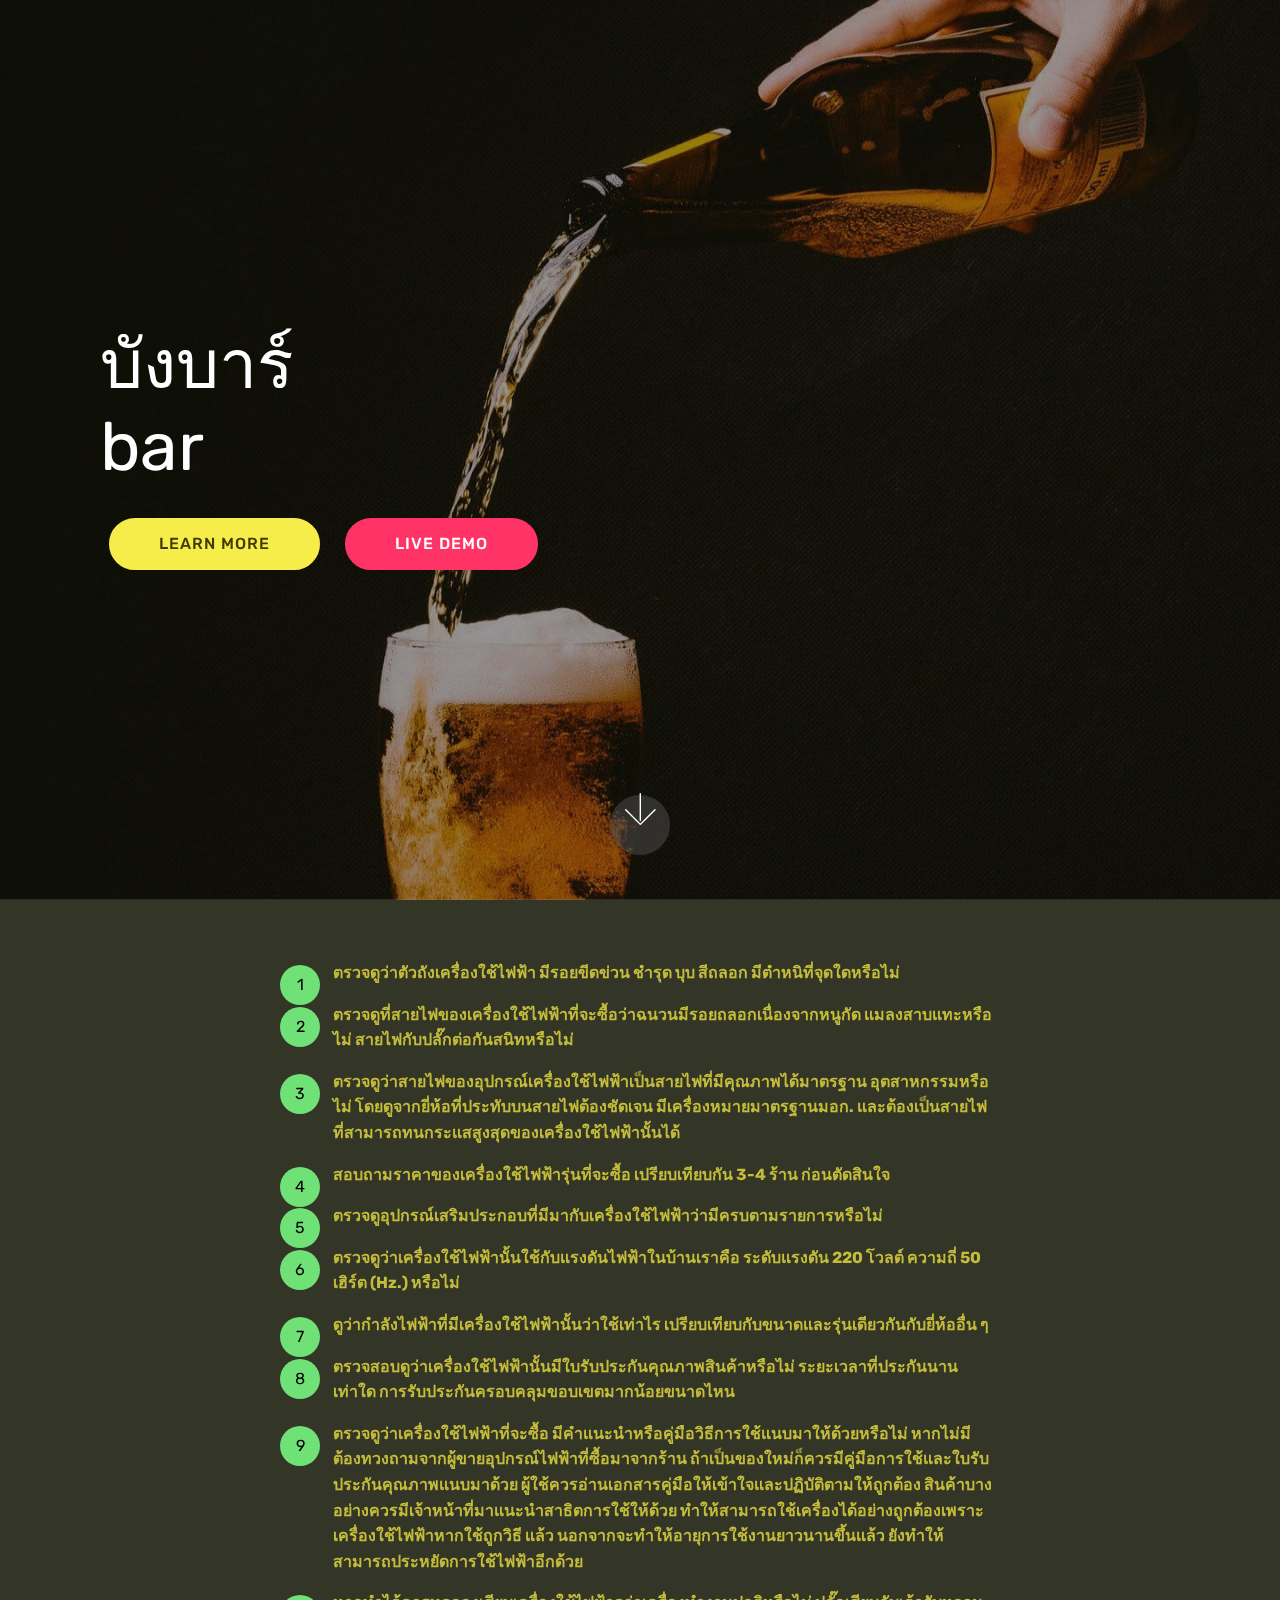
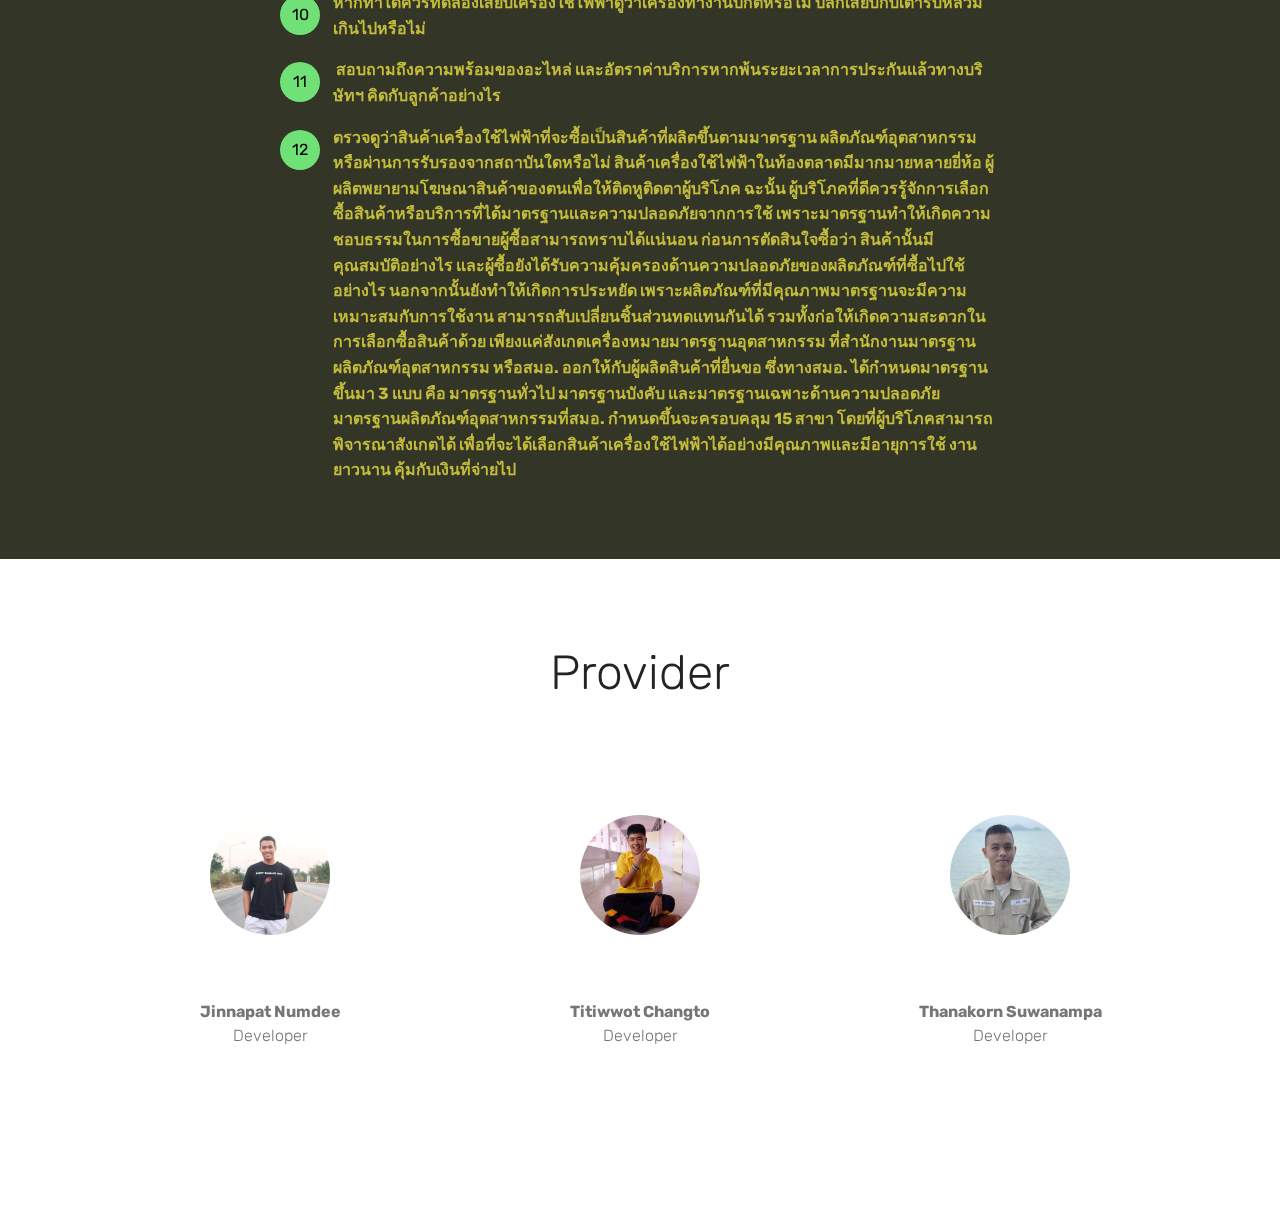
==== index.html @ 87e1d0ed "create github pages" ====
<!DOCTYPE html>
<html  >
<head>
  <!-- Site made with Mobirise Website Builder v4.11.5, https://mobirise.com -->
  <meta charset="UTF-8">
  <meta http-equiv="X-UA-Compatible" content="IE=edge">
  <meta name="generator" content="Mobirise v4.11.5, mobirise.com">
  <meta name="viewport" content="width=device-width, initial-scale=1, minimum-scale=1">
  <link rel="shortcut icon" href="assets/images/logo4.png" type="image/x-icon">
  <meta name="description" content="">
  
  <title>Home</title>
  <link rel="stylesheet" href="assets/web/assets/mobirise-icons/mobirise-icons.css">
  <link rel="stylesheet" href="assets/bootstrap/css/bootstrap.min.css">
  <link rel="stylesheet" href="assets/bootstrap/css/bootstrap-grid.min.css">
  <link rel="stylesheet" href="assets/bootstrap/css/bootstrap-reboot.min.css">
  <link rel="stylesheet" href="assets/tether/tether.min.css">
  <link rel="stylesheet" href="assets/theme/css/style.css">
  <link rel="preload" as="style" href="assets/mobirise/css/mbr-additional.css"><link rel="stylesheet" href="assets/mobirise/css/mbr-additional.css" type="text/css">
  
  
  
</head>
<body>
  <section class="header9 cid-ri6BvY1AFH mbr-fullscreen mbr-parallax-background" id="header9-2">

    

    <div class="mbr-overlay" style="opacity: 0.4; background-color: rgb(0, 0, 0);">
    </div>

    <div class="container">
        <div class="media-container-column mbr-white col-md-8">
            <h1 class="mbr-section-title align-left mbr-bold pb-3 mbr-fonts-style display-1"><span style="font-weight: normal;">บังบาร์</span><br><span style="font-weight: normal;">bar</span></h1>
            
            
            <div class="mbr-section-btn align-left"><a class="btn btn-md btn-success display-4" href="https://mobirise.co">LEARN MORE</a>
                <a class="btn btn-md btn-secondary display-4" href="https://mobirise.co">LIVE DEMO</a></div>
        </div>
    </div>

    <div class="mbr-arrow hidden-sm-down" aria-hidden="true">
        <a href="#next">
            <i class="mbri-down mbr-iconfont"></i>
        </a>
    </div>
</section>

<section class="engine"><a href="https://mobirise.info/s">bootstrap themes</a></section><section class="mbr-section article content11 cid-ri6CAEdXBC" id="content11-3">
     

    <div class="container">
        <div class="media-container-row">
            <div class="mbr-text counter-container col-12 col-md-8 mbr-fonts-style display-7">
                <ol>
                    <li><strong>ตรวจดูว่าตัวถังเครื่องใช้ไฟฟ้า มีรอยขีดข่วน ชำรุด บุบ สีถลอก มีตำหนิที่จุดใดหรือไม่</strong></li>
                    <li><strong>ตรวจดูที่สายไฟของเครื่องใช้ไฟฟ้าที่จะซื้อว่าฉนวนมีรอยถลอกเนื่องจากหนูกัด แมลงสาบแทะหรือไม่ สายไฟกับปลั๊กต่อกันสนิทหรือไม่</strong></li>
                    <li><strong>ตรวจดูว่าสายไฟของอุปกรณ์เครื่องใช้ไฟฟ้าเป็นสายไฟที่มีคุณภาพได้มาตรฐาน อุตสาหกรรมหรือไม่ โดยดูจากยี่ห้อที่ประทับบนสายไฟต้องชัดเจน มีเครื่องหมายมาตรฐานมอก. และต้องเป็นสายไฟที่สามารถทนกระแสสูงสุดของเครื่องใช้ไฟฟ้านั้นได้</strong></li><li><strong>สอบถามราคาของเครื่องใช้ไฟฟ้ารุ่นที่จะซื้อ เปรียบเทียบกัน 3-4 ร้าน ก่อนตัดสินใจ</strong></li><li><strong>ตรวจดูอุปกรณ์เสริมประกอบที่มีมากับเครื่องใช้ไฟฟ้าว่ามีครบตามรายการหรือไม่</strong></li><li><strong>ตรวจดูว่าเครื่องใช้ไฟฟ้านั้นใช้กับแรงดันไฟฟ้าในบ้านเราคือ ระดับแรงดัน 220 โวลต์ ความถี่ 50 เฮิร์ต (Hz.) หรือไม่</strong></li><li><strong>ดูว่ากำลังไฟฟ้าที่มีเครื่องใช้ไฟฟ้านั้นว่าใช้เท่าไร เปรียบเทียบกับขนาดและรุ่นเดียวกันกับยี่ห้ออื่น ๆ</strong></li><li><strong>ตรวจสอบดูว่าเครื่องใช้ไฟฟ้านั้นมีใบรับประกันคุณภาพสินค้าหรือไม่ ระยะเวลาที่ประกันนานเท่าใด การรับประกันครอบคลุมขอบเขตมากน้อยขนาดไหน</strong></li><li><strong>ตรวจดูว่าเครื่องใช้ไฟฟ้าที่จะซื้อ มีคำแนะนำหรือคู่มือวิธีการใช้แนบมาให้ด้วยหรือไม่ หากไม่มีต้องทวงถามจากผู้ขายอุปกรณ์ไฟฟ้าที่ซื้อมาจากร้าน ถ้าเป็นของใหม่ก็ควรมีคู่มือการใช้และใบรับประกันคุณภาพแนบมาด้วย ผู้ใช้ควรอ่านเอกสารคู่มือให้เข้าใจและปฏิบัติตามให้ถูกต้อง สินค้าบางอย่างควรมีเจ้าหน้าที่มาแนะนำสาธิตการใช้ให้ด้วย ทำให้สามารถใช้เครื่องได้อย่างถูกต้องเพราะเครื่องใช้ไฟฟ้าหากใช้ถูกวิธี แล้ว นอกจากจะทำให้อายุการใช้งานยาวนานขึ้นแล้ว ยังทำให้สามารถประหยัดการใช้ไฟฟ้าอีกด้วย</strong></li><li><strong>หากทำได้ควรทดลองเสียบเครื่องใช้ไฟฟ้าดูว่าเครื่องทำงานปกติหรือไม่ ปลั๊กเสียบกับเต้ารับหลวมเกินไปหรือไม่</strong></li><li><strong>&nbsp;สอบถามถึงความพร้อมของอะไหล่ และอัตราค่าบริการหากพ้นระยะเวลาการประกันแล้วทางบริษัทฯ คิดกับลูกค้าอย่างไร</strong></li><li><strong>ตรวจดูว่าสินค้าเครื่องใช้ไฟฟ้าที่จะซื้อเป็นสินค้าที่ผลิตขึ้นตามมาตรฐาน ผลิตภัณฑ์อุตสาหกรรม หรือผ่านการรับรองจากสถาบันใดหรือไม่ สินค้าเครื่องใช้ไฟฟ้าในท้องตลาดมีมากมายหลายยี่ห้อ ผู้ผลิตพยายามโฆษณาสินค้าของตนเพื่อให้ติดหูติดตาผู้บริโภค ฉะนั้น ผู้บริโภคที่ดีควรรู้จักการเลือกซื้อสินค้าหรือบริการที่ได้มาตรฐานและความปลอดภัยจากการใช้ เพราะมาตรฐานทำให้เกิดความชอบธรรมในการซื้อขายผู้ซื้อสามารถทราบได้แน่นอน ก่อนการตัดสินใจซื้อว่า สินค้านั้นมีคุณสมบัติอย่างไร และผู้ซื้อยังได้รับความคุ้มครองด้านความปลอดภัยของผลิตภัณฑ์ที่ซื้อไปใช้ อย่างไร นอกจากนั้นยังทำให้เกิดการประหยัด เพราะผลิตภัณฑ์ที่มีคุณภาพมาตรฐานจะมีความเหมาะสมกับการใช้งาน สามารถสับเปลี่ยนชิ้นส่วนทดแทนกันได้ รวมทั้งก่อให้เกิดความสะดวกในการเลือกซื้อสินค้าด้วย เพียงแค่สังเกตเครื่องหมายมาตรฐานอุตสาหกรรม ที่สำนักงานมาตรฐานผลิตภัณฑ์อุตสาหกรรม หรือสมอ. ออกให้กับผู้ผลิตสินค้าที่ยื่นขอ ซึ่งทางสมอ. ได้กำหนดมาตรฐานขึ้นมา 3 แบบ คือ มาตรฐานทั่วไป มาตรฐานบังคับ และมาตรฐานเฉพาะด้านความปลอดภัย มาตรฐานผลิตภัณฑ์อุตสาหกรรมที่สมอ. กำหนดขึ้นจะครอบคลุม 15 สาขา โดยที่ผู้บริโภคสามารถพิจารณาสังเกตได้ เพื่อที่จะได้เลือกสินค้าเครื่องใช้ไฟฟ้าได้อย่างมีคุณภาพและมีอายุการใช้ งานยาวนาน คุ้มกับเงินที่จ่ายไป
</strong></li>
                </ol>
            </div>
        </div>
    </div>
</section>

<section class="testimonials1 cid-ri6DQi2kCd" id="testimonials1-8">

    

    
    <div class="container">
        <div class="media-container-row">
            <div class="title col-12 align-center">
                <h2 class="pb-3 mbr-fonts-style display-2">
<div>Provider</div></h2>
                
            </div>
        </div>
    </div>

    <div class="container pt-3 mt-2">
        <div class="media-container-row">
            <div class="mbr-testimonial p-3 align-center col-12 col-md-6 col-lg-4">
                <div class="panel-item p-3">
                    <div class="card-block">
                        <div class="testimonial-photo">
                            <img src="assets/images/51603185-619758141808541-3957552414663376896-n-240x240.jpg" alt="" title="">
                        </div>
                        <p class="mbr-text mbr-fonts-style display-7"></p>
                    </div>
                    <div class="card-footer">
                        <div class="mbr-author-name mbr-bold mbr-fonts-style display-7">Jinnapat Numdee</div>
                        <small class="mbr-author-desc mbr-italic mbr-light mbr-fonts-style display-7">
                               Developer
                        </small>
                    </div>
                </div>
            </div>

            <div class="mbr-testimonial p-3 align-center col-12 col-md-6 col-lg-4">
                <div class="panel-item p-3">
                    <div class="card-block">
                        <div class="testimonial-photo">
                            <img src="assets/images/50461281-984080358455339-3275381419009900544-n-240x239.jpg" alt="" title="">
                        </div>
                        <p class="mbr-text mbr-fonts-style display-7"></p>
                    </div>
                    <div class="card-footer">
                        <div class="mbr-author-name mbr-bold mbr-fonts-style display-7">Titiwwot Changto</div>
                        <small class="mbr-author-desc mbr-italic mbr-light mbr-fonts-style display-7">
                               Developer
                        </small>
                    </div>
                </div>
            </div>

            <div class="mbr-testimonial p-3 align-center col-12 col-md-6 col-lg-4">
                <div class="panel-item p-3">
                    <div class="card-block">
                        <div class="testimonial-photo">
                            <img src="assets/images/23659385-128537991153540-3300005936181756153-n-240x240.jpg" alt="" title="">
                        </div>
                        <p class="mbr-text mbr-fonts-style display-7"></p>
                    </div>
                    <div class="card-footer">
                        <div class="mbr-author-name mbr-bold mbr-fonts-style display-7">Thanakorn Suwanampa</div>
                        <small class="mbr-author-desc mbr-italic mbr-light mbr-fonts-style display-7">
                               Developer
                        </small>
                    </div>
                </div>
            </div>

            

            

            
        </div>
    </div>   
</section>


  <script src="assets/web/assets/jquery/jquery.min.js"></script>
  <script src="assets/popper/popper.min.js"></script>
  <script src="assets/bootstrap/js/bootstrap.min.js"></script>
  <script src="assets/tether/tether.min.js"></script>
  <script src="assets/smoothscroll/smooth-scroll.js"></script>
  <script src="assets/parallax/jarallax.min.js"></script>
  <script src="assets/theme/js/script.js"></script>
  
  
</body>
</html>
---- assets/web/assets/mobirise-icons/mobirise-icons.css ----
@font-face {
  font-family: 'MobiriseIcons';
  src:  url('mobirise-icons.eot?spat4u');
  src:  url('mobirise-icons.eot?spat4u#iefix') format('embedded-opentype'),
    url('mobirise-icons.ttf?spat4u') format('truetype'),
    url('mobirise-icons.woff?spat4u') format('woff'),
    url('mobirise-icons.svg?spat4u#MobiriseIcons') format('svg');
  font-weight: normal;
  font-style: normal;
  font-display: swap;
}

[class^="mbri-"], [class*=" mbri-"] {
  /* use !important to prevent issues with browser extensions that change fonts */
  font-family: MobiriseIcons !important;
  speak: none;
  font-style: normal;
  font-weight: normal;
  font-variant: normal;
  text-transform: none;
  line-height: 1;

  /* Better Font Rendering =========== */
  -webkit-font-smoothing: antialiased;
  -moz-osx-font-smoothing: grayscale;
}

.mbri-add-submenu:before {
  content: "\e900";
}
.mbri-alert:before {
  content: "\e901";
}
.mbri-align-center:before {
  content: "\e902";
}
.mbri-align-justify:before {
  content: "\e903";
}
.mbri-align-left:before {
  content: "\e904";
}
.mbri-align-right:before {
  content: "\e905";
}
.mbri-android:before {
  content: "\e906";
}
.mbri-apple:before {
  content: "\e907";
}
.mbri-arrow-down:before {
  content: "\e908";
}
.mbri-arrow-next:before {
  content: "\e909";
}
.mbri-arrow-prev:before {
  content: "\e90a";
}
.mbri-arrow-up:before {
  content: "\e90b";
}
.mbri-bold:before {
  content: "\e90c";
}
.mbri-bookmark:before {
  content: "\e90d";
}
.mbri-bootstrap:before {
  content: "\e90e";
}
.mbri-briefcase:before {
  content: "\e90f";
}
.mbri-browse:before {
  content: "\e910";
}
.mbri-bulleted-list:before {
  content: "\e911";
}
.mbri-calendar:before {
  content: "\e912";
}
.mbri-camera:before {
  content: "\e913";
}
.mbri-cart-add:before {
  content: "\e914";
}
.mbri-cart-full:before {
  content: "\e915";
}
.mbri-cash:before {
  content: "\e916";
}
.mbri-change-style:before {
  content: "\e917";
}
.mbri-chat:before {
  content: "\e918";
}
.mbri-clock:before {
  content: "\e919";
}
.mbri-close:before {
  content: "\e91a";
}
.mbri-cloud:before {
  content: "\e91b";
}
.mbri-code:before {
  content: "\e91c";
}
.mbri-contact-form:before {
  content: "\e91d";
}
.mbri-credit-card:before {
  content: "\e91e";
}
.mbri-cursor-click:before {
  content: "\e91f";
}
.mbri-cust-feedback:before {
  content: "\e920";
}
.mbri-database:before {
  content: "\e921";
}
.mbri-delivery:before {
  content: "\e922";
}
.mbri-desktop:before {
  content: "\e923";
}
.mbri-devices:before {
  content: "\e924";
}
.mbri-down:before {
  content: "\e925";
}
.mbri-download:before {
  content: "\e989";
}
.mbri-drag-n-drop:before {
  content: "\e927";
}
.mbri-drag-n-drop2:before {
  content: "\e928";
}
.mbri-edit:before {
  content: "\e929";
}
.mbri-edit2:before {
  content: "\e92a";
}
.mbri-error:before {
  content: "\e92b";
}
.mbri-extension:before {
  content: "\e92c";
}
.mbri-features:before {
  content: "\e92d";
}
.mbri-file:before {
  content: "\e92e";
}
.mbri-flag:before {
  content: "\e92f";
}
.mbri-folder:before {
  content: "\e930";
}
.mbri-gift:before {
  content: "\e931";
}
.mbri-github:before {
  content: "\e932";
}
.mbri-globe:before {
  content: "\e933";
}
.mbri-globe-2:before {
  content: "\e934";
}
.mbri-growing-chart:before {
  content: "\e935";
}
.mbri-hearth:before {
  content: "\e936";
}
.mbri-help:before {
  content: "\e937";
}
.mbri-home:before {
  content: "\e938";
}
.mbri-hot-cup:before {
  content: "\e939";
}
.mbri-idea:before {
  content: "\e93a";
}
.mbri-image-gallery:before {
  content: "\e93b";
}
.mbri-image-slider:before {
  content: "\e93c";
}
.mbri-info:before {
  content: "\e93d";
}
.mbri-italic:before {
  content: "\e93e";
}
.mbri-key:before {
  content: "\e93f";
}
.mbri-laptop:before {
  content: "\e940";
}
.mbri-layers:before {
  content: "\e941";
}
.mbri-left-right:before {
  content: "\e942";
}
.mbri-left:before {
  content: "\e943";
}
.mbri-letter:before {
  content: "\e944";
}
.mbri-like:before {
  content: "\e945";
}
.mbri-link:before {
  content: "\e946";
}
.mbri-lock:before {
  content: "\e947";
}
.mbri-login:before {
  content: "\e948";
}
.mbri-logout:before {
  content: "\e949";
}
.mbri-magic-stick:before {
  content: "\e94a";
}
.mbri-map-pin:before {
  content: "\e94b";
}
.mbri-menu:before {
  content: "\e94c";
}
.mbri-mobile:before {
  content: "\e94d";
}
.mbri-mobile2:before {
  content: "\e94e";
}
.mbri-mobirise:before {
  content: "\e94f";
}
.mbri-more-horizontal:before {
  content: "\e950";
}
.mbri-more-vertical:before {
  content: "\e951";
}
.mbri-music:before {
  content: "\e952";
}
.mbri-new-file:before {
  content: "\e953";
}
.mbri-numbered-list:before {
  content: "\e954";
}
.mbri-opened-folder:before {
  content: "\e955";
}
.mbri-pages:before {
  content: "\e956";
}
.mbri-paper-plane:before {
  content: "\e957";
}
.mbri-paperclip:before {
  content: "\e958";
}
.mbri-photo:before {
  content: "\e959";
}
.mbri-photos:before {
  content: "\e95a";
}
.mbri-pin:before {
  content: "\e95b";
}
.mbri-play:before {
  content: "\e95c";
}
.mbri-plus:before {
  content: "\e95d";
}
.mbri-preview:before {
  content: "\e95e";
}
.mbri-print:before {
  content: "\e95f";
}
.mbri-protect:before {
  content: "\e960";
}
.mbri-question:before {
  content: "\e961";
}
.mbri-quote-left:before {
  content: "\e962";
}
.mbri-quote-right:before {
  content: "\e963";
}
.mbri-refresh:before {
  content: "\e964";
}
.mbri-responsive:before {
  content: "\e965";
}
.mbri-right:before {
  content: "\e966";
}
.mbri-rocket:before {
  content: "\e967";
}
.mbri-sad-face:before {
  content: "\e968";
}
.mbri-sale:before {
  content: "\e969";
}
.mbri-save:before {
  content: "\e96a";
}
.mbri-search:before {
  content: "\e96b";
}
.mbri-setting:before {
  content: "\e96c";
}
.mbri-setting2:before {
  content: "\e96d";
}
.mbri-setting3:before {
  content: "\e96e";
}
.mbri-share:before {
  content: "\e96f";
}
.mbri-shopping-bag:before {
  content: "\e970";
}
.mbri-shopping-basket:before {
  content: "\e971";
}
.mbri-shopping-cart:before {
  content: "\e972";
}
.mbri-sites:before {
  content: "\e973";
}
.mbri-smile-face:before {
  content: "\e974";
}
.mbri-speed:before {
  content: "\e975";
}
.mbri-star:before {
  content: "\e976";
}
.mbri-success:before {
  content: "\e977";
}
.mbri-sun:before {
  content: "\e978";
}
.mbri-sun2:before {
  content: "\e979";
}
.mbri-tablet:before {
  content: "\e97a";
}
.mbri-tablet-vertical:before {
  content: "\e97b";
}
.mbri-target:before {
  content: "\e97c";
}
.mbri-timer:before {
  content: "\e97d";
}
.mbri-to-ftp:before {
  content: "\e97e";
}
.mbri-to-local-drive:before {
  content: "\e97f";
}
.mbri-touch-swipe:before {
  content: "\e980";
}
.mbri-touch:before {
  content: "\e981";
}
.mbri-trash:before {
  content: "\e982";
}
.mbri-underline:before {
  content: "\e983";
}
.mbri-unlink:before {
  content: "\e984";
}
.mbri-unlock:before {
  content: "\e985";
}
.mbri-up-down:before {
  content: "\e986";
}
.mbri-up:before {
  content: "\e987";
}
.mbri-update:before {
  content: "\e988";
}
.mbri-upload:before {
 content: "\e926"; 
}
.mbri-user:before {
  content: "\e98a";
}
.mbri-user2:before {
  content: "\e98b";
}
.mbri-users:before {
  content: "\e98c";
}
.mbri-video:before {
  content: "\e98d";
}
.mbri-video-play:before {
  content: "\e98e";
}
.mbri-watch:before {
  content: "\e98f";
}
.mbri-website-theme:before {
  content: "\e990";
}
.mbri-wifi:before {
  content: "\e991";
}
.mbri-windows:before {
  content: "\e992";
}
.mbri-zoom-out:before {
  content: "\e993";
}
.mbri-redo:before {
  content: "\e994";
}
.mbri-undo:before {
  content: "\e995";
}
---- assets/theme/css/style.css ----
/*!
 * Mobirise v4 theme (https://mobirise.com/)
 * Copyright 2017 Mobirise
 */
section {
  background-color: #eeeeee; }

body {
  font-style: normal;
  line-height: 1.5; }

section,
.container,
.container-fluid {
  position: relative;
  word-wrap: break-word; }

a.mbr-iconfont:hover {
  text-decoration: none; }

.article .lead p,
.article .lead ul,
.article .lead ol,
.article .lead pre,
.article .lead blockquote {
  margin-bottom: 0; }

ul,
ol,
pre,
blockquote {
  margin-bottom: 2.3125rem; }

pre {
  background: #f4f4f4;
  padding: 10px 24px;
  white-space: pre-wrap; }

.inactive {
  -webkit-user-select: none;
  -moz-user-select: none;
  -ms-user-select: none;
  user-select: none;
  pointer-events: none;
  -webkit-user-drag: none;
  user-drag: none; }

.mbr-section__comments .row {
  justify-content: center;
  -webkit-justify-content: center; }

a {
  font-style: normal;
  font-weight: 400;
  cursor: pointer; }
  a, a:hover {
    text-decoration: none; }

figure {
  margin-bottom: 0; }

body {
  color: #232323; }

h1,
h2,
h3,
h4,
h5,
h6,
.h1,
.h2,
.h3,
.h4,
.h5,
.h6,
.display-1,
.display-2,
.display-3,
.display-4 {
  line-height: 1;
  word-break: break-word;
  word-wrap: break-word; }

.mbr-section-title {
  font-style: normal;
  line-height: 1.2; }

.mbr-section-subtitle {
  line-height: 1.3; }

.mbr-text {
  font-style: normal;
  line-height: 1.6; }

b,
strong {
  font-weight: bold; }

blockquote {
  padding: 10px 0 10px 20px;
  position: relative;
  border-left: 2px solid;
  border-color: #ff3366; }

input:-webkit-autofill, input:-webkit-autofill:hover, input:-webkit-autofill:focus, input:-webkit-autofill:active {
  transition-delay: 9999s;
  transition-property: background-color, color; }

textarea[type='hidden'] {
  display: none; }

body {
  position: relative; }

section {
  background-position: 50% 50%;
  background-repeat: no-repeat;
  background-size: cover; }
  section .mbr-background-video,
  section .mbr-background-video-preview {
    position: absolute;
    bottom: 0;
    left: 0;
    right: 0;
    top: 0; }

.hidden {
  visibility: hidden; }

.mbr-z-index20 {
  z-index: 20; }

/*! Base colors */
.mbr-white {
  color: #ffffff; }

.mbr-black {
  color: #000000; }

.mbr-bg-white {
  background-color: #ffffff; }

.mbr-bg-black {
  background-color: #000000; }

/*! Text-aligns */
.align-left {
  text-align: left; }

.align-center {
  text-align: center; }

.align-right {
  text-align: right; }

@media (max-width: 767px) {
  .align-left,
  .align-center,
  .align-right,
  .mbr-section-btn,
  .mbr-section-title {
    text-align: center; } }
/*! Font-weight  */
.mbr-light {
  font-weight: 300; }

.mbr-regular {
  font-weight: 400; }

.mbr-semibold {
  font-weight: 500; }

.mbr-bold {
  font-weight: 700; }

/*! Media  */
.media-size-item {
  -webkit-flex: 1 1 auto;
  -moz-flex: 1 1 auto;
  -ms-flex: 1 1 auto;
  -o-flex: 1 1 auto;
  flex: 1 1 auto; }

.media-content {
  -webkit-flex-basis: 100%;
  flex-basis: 100%; }

.media-container-row {
  display: -ms-flexbox;
  display: -webkit-flex;
  display: flex;
  -webkit-flex-direction: row;
  -ms-flex-direction: row;
  flex-direction: row;
  -webkit-flex-wrap: wrap;
  -ms-flex-wrap: wrap;
  flex-wrap: wrap;
  -webkit-justify-content: center;
  -ms-flex-pack: center;
  justify-content: center;
  -webkit-align-content: center;
  -ms-flex-line-pack: center;
  align-content: center;
  -webkit-align-items: start;
  -ms-flex-align: start;
  align-items: start; }
  .media-container-row .media-size-item {
    width: 400px; }

.media-container-column {
  display: -ms-flexbox;
  display: -webkit-flex;
  display: flex;
  -webkit-flex-direction: column;
  -ms-flex-direction: column;
  flex-direction: column;
  -webkit-flex-wrap: wrap;
  -ms-flex-wrap: wrap;
  flex-wrap: wrap;
  -webkit-justify-content: center;
  -ms-flex-pack: center;
  justify-content: center;
  -webkit-align-content: center;
  -ms-flex-line-pack: center;
  align-content: center;
  -webkit-align-items: stretch;
  -ms-flex-align: stretch;
  align-items: stretch; }
  .media-container-column > * {
    width: 100%; }

@media (min-width: 992px) {
  .media-container-row {
    -webkit-flex-wrap: nowrap;
    -ms-flex-wrap: nowrap;
    flex-wrap: nowrap; } }
figure {
  overflow: hidden; }

figure[mbr-media-size] {
  transition: width 0.1s; }

.mbr-figure img,
.mbr-figure iframe {
  display: block;
  width: 100%; }

.card {
  background-color: transparent;
  border: none; }

.card-box {
  width: 100%; }

.card-img {
  text-align: center;
  flex-shrink: 0;
  -webkit-flex-shrink: 0; }

.media {
  max-width: 100%;
  margin: 0 auto; }

.mbr-figure {
  -ms-flex-item-align: center;
  -ms-grid-row-align: center;
  -webkit-align-self: center;
  align-self: center; }

.media-container > div {
  max-width: 100%; }

.mbr-figure img,
.card-img img {
  width: 100%; }

@media (max-width: 991px) {
  .media-size-item {
    width: auto !important; }

  .media {
    width: auto; }

  .mbr-figure {
    width: 100% !important; } }
/*! Buttons */
.btn {
  font-weight: 500;
  border-width: 2px;
  font-style: normal;
  letter-spacing: 1px;
  margin: .4rem .8rem;
  white-space: normal;
  -webkit-transition: all .3s ease-in-out;
  -moz-transition: all .3s ease-in-out;
  transition: all .3s ease-in-out;
  display: inline-flex;
  align-items: center;
  justify-content: center;
  word-break: break-word;
  -webkit-align-items: center;
  -webkit-justify-content: center;
  display: -webkit-inline-flex; }

.btn-sm {
  font-weight: 500;
  letter-spacing: 1px;
  -webkit-transition: all .3s ease-in-out;
  -moz-transition: all .3s ease-in-out;
  transition: all .3s ease-in-out; }

.btn-md {
  font-weight: 500;
  letter-spacing: 1px;
  margin: .4rem .8rem !important;
  -webkit-transition: all .3s ease-in-out;
  -moz-transition: all .3s ease-in-out;
  transition: all .3s ease-in-out; }

.btn-lg {
  font-weight: 500;
  letter-spacing: 1px;
  margin: .4rem .8rem !important;
  -webkit-transition: all .3s ease-in-out;
  -moz-transition: all .3s ease-in-out;
  transition: all .3s ease-in-out; }

.mbr-section-btn {
  margin-left: -0.25rem;
  margin-right: -0.25rem;
  font-size: 0; }

nav .mbr-section-btn {
  margin-left: 0rem;
  margin-right: 0rem; }

.btn-form {
  border-radius: 0; }
  .btn-form:hover {
    cursor: pointer; }

/*! Btn icon margin */
.btn .mbr-iconfont,
.btn.btn-sm .mbr-iconfont {
  cursor: pointer;
  margin-right: 0.5rem; }

.btn.btn-md .mbr-iconfont,
.btn.btn-md .mbr-iconfont {
  margin-right: 0.8rem; }

.mbr-regular {
  font-weight: 400; }

.mbr-semibold {
  font-weight: 500; }

.mbr-bold {
  font-weight: 700; }

[type='submit'] {
  -webkit-appearance: none; }

/*! Full-screen */
.mbr-fullscreen .mbr-overlay {
  min-height: 100vh; }

.mbr-fullscreen {
  display: flex;
  display: -webkit-flex;
  display: -moz-flex;
  display: -ms-flex;
  display: -o-flex;
  align-items: center;
  -webkit-align-items: center;
  min-height: 100vh;
  padding-top: 3rem;
  padding-bottom: 3rem; }

/*! Map */
.map {
  height: 25rem;
  position: relative; }
  .map iframe {
    width: 100%;
    height: 100%; }

.mbr-overlay {
  background-color: #000;
  bottom: 0;
  left: 0;
  opacity: .5;
  position: absolute;
  right: 0;
  top: 0;
  z-index: 0;
  pointer-events: none; }

/* Form */
blockquote {
  font-style: italic;
  padding: 10px 0 10px 20px;
  font-size: 1.09rem;
  position: relative;
  border-width: 3px; }

.form-control {
  background-color: #f5f5f5;
  box-shadow: none;
  color: #565656;
  line-height: 1.43;
  min-height: 3.5em;
  padding: 1.07em .5em; }
  .form-control, .form-control:focus {
    border: 1px solid #e8e8e8; }
  .form-active .form-control:invalid {
    border-color: red; }

.form-control-label {
  position: relative;
  cursor: pointer;
  margin-bottom: .357em;
  padding: 0; }

.alert {
  color: #ffffff;
  border-radius: 0;
  border: 0;
  font-size: .875rem;
  line-height: 1.5;
  margin-bottom: 1.875rem;
  padding: 1.25rem;
  position: relative; }
  .alert.alert-form::after {
    background-color: inherit;
    bottom: -7px;
    content: "";
    display: block;
    height: 14px;
    left: 50%;
    margin-left: -7px;
    position: absolute;
    transform: rotate(45deg);
    width: 14px;
    -webkit-transform: rotate(45deg); }

.form-asterisk {
  font-family: initial;
  position: absolute;
  top: -2px;
  font-weight: normal; }

/*! Scroll to top arrow */
#scrollToTop a i:before {
  content: '';
  position: absolute;
  height: 40%;
  top: 25%;
  background: #fff;
  width: 2px;
  left: calc(50% - 1px); }
#scrollToTop a i:after {
  content: '';
  position: absolute;
  display: block;
  border-top: 2px solid #fff;
  border-right: 2px solid #fff;
  width: 40%;
  height: 40%;
  left: 30%;
  bottom: 30%;
  transform: rotate(135deg);
  -webkit-transform: rotate(135deg); }

.mbr-arrow-up {
  bottom: 25px;
  right: 90px;
  position: fixed;
  text-align: right;
  z-index: 5000;
  color: #ffffff;
  font-size: 32px;
  transform: rotate(180deg);
  -webkit-transform: rotate(180deg); }

.mbr-arrow-up a {
  background: rgba(0, 0, 0, 0.2);
  border-radius: 3px;
  color: #fff;
  display: inline-block;
  height: 60px;
  width: 60px;
  outline-style: none !important;
  position: relative;
  text-decoration: none;
  transition: all 0.3s ease-in-out;
  cursor: pointer;
  text-align: center; }
  .mbr-arrow-up a:hover {
    background-color: rgba(0, 0, 0, 0.4); }
  .mbr-arrow-up a i {
    line-height: 60px; }

.mbr-arrow-up-icon {
  display: block;
  color: #fff; }

.mbr-arrow-up-icon::before {
  content: '\203a';
  display: inline-block;
  font-family: serif;
  font-size: 32px;
  line-height: 1;
  font-style: normal;
  position: relative;
  top: 6px;
  left: -4px;
  -webkit-transform: rotate(-90deg);
  transform: rotate(-90deg); }

/*! Arrow Down */
.mbr-arrow {
  position: absolute;
  bottom: 45px;
  left: 50%;
  width: 60px;
  height: 60px;
  cursor: pointer;
  background-color: rgba(80, 80, 80, 0.5);
  border-radius: 50%;
  -webkit-transform: translateX(-50%);
  transform: translateX(-50%); }
  .mbr-arrow > a {
    display: inline-block;
    text-decoration: none;
    outline-style: none;
    -webkit-animation: arrowdown 1.7s ease-in-out infinite;
    animation: arrowdown 1.7s ease-in-out infinite; }
    .mbr-arrow > a > i {
      position: absolute;
      top: -2px;
      left: 15px;
      font-size: 2rem; }

@keyframes arrowdown {
  0% {
    transform: translateY(0px);
    -webkit-transform: translateY(0px); }
  50% {
    transform: translateY(-5px);
    -webkit-transform: translateY(-5px); }
  100% {
    transform: translateY(0px);
    -webkit-transform: translateY(0px); } }
@-webkit-keyframes arrowdown {
  0% {
    transform: translateY(0px);
    -webkit-transform: translateY(0px); }
  50% {
    transform: translateY(-5px);
    -webkit-transform: translateY(-5px); }
  100% {
    transform: translateY(0px);
    -webkit-transform: translateY(0px); } }
@media (max-width: 500px) {
  .mbr-arrow-up {
    left: 50%;
    right: auto;
    transform: translateX(-50%) rotate(180deg);
    -webkit-transform: translateX(-50%) rotate(180deg); } }
/*Gradients animation*/
@keyframes gradient-animation {
  from {
    background-position: 0% 100%;
    animation-timing-function: ease-in-out; }
  to {
    background-position: 100% 0%;
    animation-timing-function: ease-in-out; } }
@-webkit-keyframes gradient-animation {
  from {
    background-position: 0% 100%;
    animation-timing-function: ease-in-out; }
  to {
    background-position: 100% 0%;
    animation-timing-function: ease-in-out; } }
.bg-gradient {
  background-size: 200% 200%;
  animation: gradient-animation 5s infinite alternate;
  -webkit-animation: gradient-animation 5s infinite alternate; }

.menu .navbar-brand {
  display: -webkit-flex; }
  .menu .navbar-brand span {
    display: flex;
    display: -webkit-flex; }
  .menu .navbar-brand .navbar-caption-wrap {
    display: -webkit-flex; }
  .menu .navbar-brand .navbar-logo img {
    display: -webkit-flex; }
@media (min-width: 768px) and (max-width: 1023px) {
  .menu .navbar-toggleable-sm .navbar-nav {
    display: -webkit-box;
    display: -webkit-flex;
    display: -ms-flexbox; } }
@media (max-width: 1023px) {
  .menu .navbar-collapse {
    max-height: 93.5vh; }
    .menu .navbar-collapse.show {
      overflow: auto; } }
@media (min-width: 1024px) {
  .menu .navbar-nav.nav-dropdown {
    display: -webkit-flex; }
  .menu .navbar-toggleable-sm .navbar-collapse {
    display: -webkit-flex !important; }
  .menu .collapsed .navbar-collapse {
    max-height: 93.5vh; }
    .menu .collapsed .navbar-collapse.show {
      overflow: auto; } }
@media (max-width: 767px) {
  .menu .navbar-collapse {
    max-height: 80vh; } }

/* Others*/
.note-check a[data-value=Rubik] {
  font-style: normal; }

.mbr-arrow a {
  color: #ffffff; }

@media (max-width: 767px) {
  .mbr-arrow {
    display: none; } }
.navbar {
  display: -webkit-flex;
  -webkit-flex-wrap: wrap;
  -webkit-align-items: center;
  -webkit-justify-content: space-between; }

.navbar-collapse {
  -webkit-flex-basis: 100%;
  -webkit-flex-grow: 1;
  -webkit-align-items: center; }

.nav-dropdown .link {
  padding: 0.667em 1.667em !important;
  margin: 0 !important; }

.nav {
  display: -webkit-flex;
  -webkit-flex-wrap: wrap; }

.row {
  display: -webkit-flex;
  -webkit-flex-wrap: wrap; }

.justify-content-center {
  -webkit-justify-content: center; }

.form-inline {
  display: -webkit-flex;
  -webkit-flex-flow: row wrap;
  -webkit-align-items: center; }

.card-wrapper {
  -webkit-flex: 1; }

.carousel-control {
  z-index: 10;
  display: -webkit-flex;
  -webkit-align-items: center;
  -webkit-justify-content: center; }

.carousel-controls {
  display: -webkit-flex; }

.media {
  display: -webkit-flex; }

.form-group:focus {
  outline: none; }

.jq-selectbox__select {
  padding: 1.07em 0.5em;
  position: absolute;
  top: 0;
  left: 0;
  width: 100%; }

.jq-selectbox__dropdown {
  position: absolute;
  top: 100% !important;
  left: 0 !important;
  width: 100% !important; }

.jq-selectbox__trigger-arrow {
  transform: translateY(-50%); }

.jq-selectbox li {
  padding: 1.07em 0.5em; }

input[type='range'] {
  padding-left: 0 !important;
  padding-right: 0 !important; }

.modal-dialog,
.modal-content {
  height: 100%; }

.modal-dialog .carousel-inner {
  height: calc(100vh - 1.75rem); }
  @media (max-width: 575px) {
    .modal-dialog .carousel-inner {
      height: calc(100vh - 1rem); } }

.carousel-item {
  text-align: center; }

.carousel-item img {
  margin: auto; }

.navbar-toggler {
  -webkit-align-self: flex-start;
  -ms-flex-item-align: start;
  align-self: flex-start;
  padding: 0.25rem 0.75rem;
  font-size: 1.25rem;
  line-height: 1;
  background: transparent;
  border: 1px solid transparent;
  -webkit-border-radius: 0.25rem;
  border-radius: 0.25rem; }

.navbar-toggler:focus,
.navbar-toggler:hover {
  text-decoration: none; }

.navbar-toggler-icon {
  display: inline-block;
  width: 1.5em;
  height: 1.5em;
  vertical-align: middle;
  content: '';
  background: no-repeat center center;
  -webkit-background-size: 100% 100%;
  -o-background-size: 100% 100%;
  background-size: 100% 100%; }

.navbar-toggler-left {
  position: absolute;
  left: 1rem; }

.navbar-toggler-right {
  position: absolute;
  right: 1rem; }

@media (max-width: 575px) {
  .navbar-toggleable .navbar-nav .dropdown-menu {
    position: static;
    float: none; }

  .navbar-toggleable > .container {
    padding-right: 0;
    padding-left: 0; } }
@media (min-width: 576px) {
  .navbar-toggleable {
    -webkit-box-orient: horizontal;
    -webkit-box-direction: normal;
    -webkit-flex-direction: row;
    -ms-flex-direction: row;
    flex-direction: row;
    -webkit-flex-wrap: nowrap;
    -ms-flex-wrap: nowrap;
    flex-wrap: nowrap;
    -webkit-box-align: center;
    -webkit-align-items: center;
    -ms-flex-align: center;
    align-items: center; }

  .navbar-toggleable .navbar-nav {
    -webkit-box-orient: horizontal;
    -webkit-box-direction: normal;
    -webkit-flex-direction: row;
    -ms-flex-direction: row;
    flex-direction: row; }

  .navbar-toggleable .navbar-nav .nav-link {
    padding-right: 0.5rem;
    padding-left: 0.5rem; }

  .navbar-toggleable > .container {
    display: -webkit-box;
    display: -webkit-flex;
    display: -ms-flexbox;
    display: flex;
    -webkit-flex-wrap: nowrap;
    -ms-flex-wrap: nowrap;
    flex-wrap: nowrap;
    -webkit-box-align: center;
    -webkit-align-items: center;
    -ms-flex-align: center;
    align-items: center; }

  .navbar-toggleable .navbar-collapse {
    display: -webkit-box !important;
    display: -webkit-flex !important;
    display: -ms-flexbox !important;
    display: flex !important;
    width: 100%; }

  .navbar-toggleable .navbar-toggler {
    display: none; } }
@media (max-width: 767px) {
  .navbar-toggleable-sm .navbar-nav .dropdown-menu {
    position: static;
    float: none; }

  .navbar-toggleable-sm > .container {
    padding-right: 0;
    padding-left: 0; } }
@media (min-width: 768px) {
  .navbar-toggleable-sm {
    -webkit-box-orient: horizontal;
    -webkit-box-direction: normal;
    -webkit-flex-direction: row;
    -ms-flex-direction: row;
    flex-direction: row;
    -webkit-flex-wrap: nowrap;
    -ms-flex-wrap: nowrap;
    flex-wrap: nowrap;
    -webkit-box-align: center;
    -webkit-align-items: center;
    -ms-flex-align: center;
    align-items: center; }

  .navbar-toggleable-sm .navbar-nav {
    -webkit-box-orient: horizontal;
    -webkit-box-direction: normal;
    -webkit-flex-direction: row;
    -ms-flex-direction: row;
    flex-direction: row; }

  .navbar-toggleable-sm .navbar-nav .nav-link {
    padding-right: 0.5rem;
    padding-left: 0.5rem; }

  .navbar-toggleable-sm > .container {
    display: -webkit-box;
    display: -webkit-flex;
    display: -ms-flexbox;
    display: flex;
    -webkit-flex-wrap: nowrap;
    -ms-flex-wrap: nowrap;
    flex-wrap: nowrap;
    -webkit-box-align: center;
    -webkit-align-items: center;
    -ms-flex-align: center;
    align-items: center; }

  .navbar-toggleable-sm .navbar-collapse {
    display: none;
    width: 100%; }

  .navbar-toggleable-sm .navbar-toggler {
    display: none; } }
@media (max-width: 1023px) {
  .navbar-toggleable-md .navbar-nav .dropdown-menu {
    position: static;
    float: none; }

  .navbar-toggleable-md > .container {
    padding-right: 0;
    padding-left: 0; } }
@media (min-width: 1024px) {
  .navbar-toggleable-md {
    -webkit-box-orient: horizontal;
    -webkit-box-direction: normal;
    -webkit-flex-direction: row;
    -ms-flex-direction: row;
    flex-direction: row;
    -webkit-flex-wrap: nowrap;
    -ms-flex-wrap: nowrap;
    flex-wrap: nowrap;
    -webkit-box-align: center;
    -webkit-align-items: center;
    -ms-flex-align: center;
    align-items: center; }

  .navbar-toggleable-md .navbar-nav {
    -webkit-box-orient: horizontal;
    -webkit-box-direction: normal;
    -webkit-flex-direction: row;
    -ms-flex-direction: row;
    flex-direction: row; }

  .navbar-toggleable-md .navbar-nav .nav-link {
    padding-right: 0.5rem;
    padding-left: 0.5rem; }

  .navbar-toggleable-md > .container {
    display: -webkit-box;
    display: -webkit-flex;
    display: -ms-flexbox;
    display: flex;
    -webkit-flex-wrap: nowrap;
    -ms-flex-wrap: nowrap;
    flex-wrap: nowrap;
    -webkit-box-align: center;
    -webkit-align-items: center;
    -ms-flex-align: center;
    align-items: center; }

  .navbar-toggleable-md .navbar-collapse {
    display: -webkit-box !important;
    display: -webkit-flex !important;
    display: -ms-flexbox !important;
    display: flex !important;
    width: 100%; }

  .navbar-toggleable-md .navbar-toggler {
    display: none; } }
@media (max-width: 1199px) {
  .navbar-toggleable-lg .navbar-nav .dropdown-menu {
    position: static;
    float: none; }

  .navbar-toggleable-lg > .container {
    padding-right: 0;
    padding-left: 0; } }
@media (min-width: 1200px) {
  .navbar-toggleable-lg {
    -webkit-box-orient: horizontal;
    -webkit-box-direction: normal;
    -webkit-flex-direction: row;
    -ms-flex-direction: row;
    flex-direction: row;
    -webkit-flex-wrap: nowrap;
    -ms-flex-wrap: nowrap;
    flex-wrap: nowrap;
    -webkit-box-align: center;
    -webkit-align-items: center;
    -ms-flex-align: center;
    align-items: center; }

  .navbar-toggleable-lg .navbar-nav {
    -webkit-box-orient: horizontal;
    -webkit-box-direction: normal;
    -webkit-flex-direction: row;
    -ms-flex-direction: row;
    flex-direction: row; }

  .navbar-toggleable-lg .navbar-nav .nav-link {
    padding-right: 0.5rem;
    padding-left: 0.5rem; }

  .navbar-toggleable-lg > .container {
    display: -webkit-box;
    display: -webkit-flex;
    display: -ms-flexbox;
    display: flex;
    -webkit-flex-wrap: nowrap;
    -ms-flex-wrap: nowrap;
    flex-wrap: nowrap;
    -webkit-box-align: center;
    -webkit-align-items: center;
    -ms-flex-align: center;
    align-items: center; }

  .navbar-toggleable-lg .navbar-collapse {
    display: -webkit-box !important;
    display: -webkit-flex !important;
    display: -ms-flexbox !important;
    display: flex !important;
    width: 100%; }

  .navbar-toggleable-lg .navbar-toggler {
    display: none; } }
.navbar-toggleable-xl {
  -webkit-box-orient: horizontal;
  -webkit-box-direction: normal;
  -webkit-flex-direction: row;
  -ms-flex-direction: row;
  flex-direction: row;
  -webkit-flex-wrap: nowrap;
  -ms-flex-wrap: nowrap;
  flex-wrap: nowrap;
  -webkit-box-align: center;
  -webkit-align-items: center;
  -ms-flex-align: center;
  align-items: center; }

.navbar-toggleable-xl .navbar-nav .dropdown-menu {
  position: static;
  float: none; }

.navbar-toggleable-xl > .container {
  padding-right: 0;
  padding-left: 0; }

.navbar-toggleable-xl .navbar-nav {
  -webkit-box-orient: horizontal;
  -webkit-box-direction: normal;
  -webkit-flex-direction: row;
  -ms-flex-direction: row;
  flex-direction: row; }

.navbar-toggleable-xl .navbar-nav .nav-link {
  padding-right: 0.5rem;
  padding-left: 0.5rem; }

.navbar-toggleable-xl > .container {
  display: -webkit-box;
  display: -webkit-flex;
  display: -ms-flexbox;
  display: flex;
  -webkit-flex-wrap: nowrap;
  -ms-flex-wrap: nowrap;
  flex-wrap: nowrap;
  -webkit-box-align: center;
  -webkit-align-items: center;
  -ms-flex-align: center;
  align-items: center; }

.navbar-toggleable-xl .navbar-collapse {
  display: -webkit-box !important;
  display: -webkit-flex !important;
  display: -ms-flexbox !important;
  display: flex !important;
  width: 100%; }

.navbar-toggleable-xl .navbar-toggler {
  display: none; }

.card-img {
  width: auto; }

.menu .navbar.collapsed:not(.beta-menu) {
  flex-direction: column;
  -webkit-flex-direction: column; }

.carousel-item.active,
.carousel-item-next,
.carousel-item-prev {
  display: -webkit-box;
  display: -webkit-flex;
  display: -ms-flexbox;
  display: flex; }

.note-air-layout .dropup .dropdown-menu,
.note-air-layout .navbar-fixed-bottom .dropdown .dropdown-menu {
  bottom: initial !important; }

html,
body {
  height: auto;
  min-height: 100vh; }

.dropup .dropdown-toggle::after {
  display: none; }

/*# sourceMappingURL=style.css.map */
.engine {
	position: absolute;
	text-indent: -2400px;
	text-align: center;
	padding: 0;
	top: 0;
	left: -2400px;
}
---- assets/mobirise/css/mbr-additional.css ----
@import url(https://fonts.googleapis.com/css?family=Rubik:300,300i,400,400i,500,500i,700,700i,900,900i&display=swap);





body {
  font-family: Rubik;
}
.display-1 {
  font-family: 'Rubik', sans-serif;
  font-size: 4.25rem;
  font-display: swap;
}
.display-1 > .mbr-iconfont {
  font-size: 6.8rem;
}
.display-2 {
  font-family: 'Rubik', sans-serif;
  font-size: 3rem;
  font-display: swap;
}
.display-2 > .mbr-iconfont {
  font-size: 4.8rem;
}
.display-4 {
  font-family: 'Rubik', sans-serif;
  font-size: 1rem;
  font-display: swap;
}
.display-4 > .mbr-iconfont {
  font-size: 1.6rem;
}
.display-5 {
  font-family: 'Rubik', sans-serif;
  font-size: 1.5rem;
  font-display: swap;
}
.display-5 > .mbr-iconfont {
  font-size: 2.4rem;
}
.display-7 {
  font-family: 'Rubik', sans-serif;
  font-size: 1rem;
  font-display: swap;
}
.display-7 > .mbr-iconfont {
  font-size: 1.6rem;
}
/* ---- Fluid typography for mobile devices ---- */
/* 1.4 - font scale ratio ( bootstrap == 1.42857 ) */
/* 100vw - current viewport width */
/* (48 - 20)  48 == 48rem == 768px, 20 == 20rem == 320px(minimal supported viewport) */
/* 0.65 - min scale variable, may vary */
@media (max-width: 768px) {
  .display-1 {
    font-size: 3.4rem;
    font-size: calc( 2.1374999999999997rem + (4.25 - 2.1374999999999997) * ((100vw - 20rem) / (48 - 20)));
    line-height: calc( 1.4 * (2.1374999999999997rem + (4.25 - 2.1374999999999997) * ((100vw - 20rem) / (48 - 20))));
  }
  .display-2 {
    font-size: 2.4rem;
    font-size: calc( 1.7rem + (3 - 1.7) * ((100vw - 20rem) / (48 - 20)));
    line-height: calc( 1.4 * (1.7rem + (3 - 1.7) * ((100vw - 20rem) / (48 - 20))));
  }
  .display-4 {
    font-size: 0.8rem;
    font-size: calc( 1rem + (1 - 1) * ((100vw - 20rem) / (48 - 20)));
    line-height: calc( 1.4 * (1rem + (1 - 1) * ((100vw - 20rem) / (48 - 20))));
  }
  .display-5 {
    font-size: 1.2rem;
    font-size: calc( 1.175rem + (1.5 - 1.175) * ((100vw - 20rem) / (48 - 20)));
    line-height: calc( 1.4 * (1.175rem + (1.5 - 1.175) * ((100vw - 20rem) / (48 - 20))));
  }
}
/* Buttons */
.btn {
  padding: 1rem 3rem;
  border-radius: 3px;
}
.btn-sm {
  padding: 0.6rem 1.5rem;
  border-radius: 3px;
}
.btn-md {
  padding: 1rem 3rem;
  border-radius: 3px;
}
.btn-lg {
  padding: 1.2rem 3.2rem;
  border-radius: 3px;
}
.bg-primary {
  background-color: #149dcc !important;
}
.bg-success {
  background-color: #f7ed4a !important;
}
.bg-info {
  background-color: #82786e !important;
}
.bg-warning {
  background-color: #879a9f !important;
}
.bg-danger {
  background-color: #b1a374 !important;
}
.btn-primary,
.btn-primary:active {
  background-color: #149dcc !important;
  border-color: #149dcc !important;
  color: #ffffff !important;
}
.btn-primary:hover,
.btn-primary:focus,
.btn-primary.focus,
.btn-primary.active {
  color: #ffffff !important;
  background-color: #0d6786 !important;
  border-color: #0d6786 !important;
}
.btn-primary.disabled,
.btn-primary:disabled {
  color: #ffffff !important;
  background-color: #0d6786 !important;
  border-color: #0d6786 !important;
}
.btn-secondary,
.btn-secondary:active {
  background-color: #ff3366 !important;
  border-color: #ff3366 !important;
  color: #ffffff !important;
}
.btn-secondary:hover,
.btn-secondary:focus,
.btn-secondary.focus,
.btn-secondary.active {
  color: #ffffff !important;
  background-color: #e50039 !important;
  border-color: #e50039 !important;
}
.btn-secondary.disabled,
.btn-secondary:disabled {
  color: #ffffff !important;
  background-color: #e50039 !important;
  border-color: #e50039 !important;
}
.btn-info,
.btn-info:active {
  background-color: #82786e !important;
  border-color: #82786e !important;
  color: #ffffff !important;
}
.btn-info:hover,
.btn-info:focus,
.btn-info.focus,
.btn-info.active {
  color: #ffffff !important;
  background-color: #59524b !important;
  border-color: #59524b !important;
}
.btn-info.disabled,
.btn-info:disabled {
  color: #ffffff !important;
  background-color: #59524b !important;
  border-color: #59524b !important;
}
.btn-success,
.btn-success:active {
  background-color: #f7ed4a !important;
  border-color: #f7ed4a !important;
  color: #3f3c03 !important;
}
.btn-success:hover,
.btn-success:focus,
.btn-success.focus,
.btn-success.active {
  color: #3f3c03 !important;
  background-color: #eadd0a !important;
  border-color: #eadd0a !important;
}
.btn-success.disabled,
.btn-success:disabled {
  color: #3f3c03 !important;
  background-color: #eadd0a !important;
  border-color: #eadd0a !important;
}
.btn-warning,
.btn-warning:active {
  background-color: #879a9f !important;
  border-color: #879a9f !important;
  color: #ffffff !important;
}
.btn-warning:hover,
.btn-warning:focus,
.btn-warning.focus,
.btn-warning.active {
  color: #ffffff !important;
  background-color: #617479 !important;
  border-color: #617479 !important;
}
.btn-warning.disabled,
.btn-warning:disabled {
  color: #ffffff !important;
  background-color: #617479 !important;
  border-color: #617479 !important;
}
.btn-danger,
.btn-danger:active {
  background-color: #b1a374 !important;
  border-color: #b1a374 !important;
  color: #ffffff !important;
}
.btn-danger:hover,
.btn-danger:focus,
.btn-danger.focus,
.btn-danger.active {
  color: #ffffff !important;
  background-color: #8b7d4e !important;
  border-color: #8b7d4e !important;
}
.btn-danger.disabled,
.btn-danger:disabled {
  color: #ffffff !important;
  background-color: #8b7d4e !important;
  border-color: #8b7d4e !important;
}
.btn-white {
  color: #333333 !important;
}
.btn-white,
.btn-white:active {
  background-color: #ffffff !important;
  border-color: #ffffff !important;
  color: #808080 !important;
}
.btn-white:hover,
.btn-white:focus,
.btn-white.focus,
.btn-white.active {
  color: #808080 !important;
  background-color: #d9d9d9 !important;
  border-color: #d9d9d9 !important;
}
.btn-white.disabled,
.btn-white:disabled {
  color: #808080 !important;
  background-color: #d9d9d9 !important;
  border-color: #d9d9d9 !important;
}
.btn-black,
.btn-black:active {
  background-color: #333333 !important;
  border-color: #333333 !important;
  color: #ffffff !important;
}
.btn-black:hover,
.btn-black:focus,
.btn-black.focus,
.btn-black.active {
  color: #ffffff !important;
  background-color: #0d0d0d !important;
  border-color: #0d0d0d !important;
}
.btn-black.disabled,
.btn-black:disabled {
  color: #ffffff !important;
  background-color: #0d0d0d !important;
  border-color: #0d0d0d !important;
}
.btn-primary-outline,
.btn-primary-outline:active {
  background: none;
  border-color: #0b566f;
  color: #0b566f;
}
.btn-primary-outline:hover,
.btn-primary-outline:focus,
.btn-primary-outline.focus,
.btn-primary-outline.active {
  color: #ffffff;
  background-color: #149dcc;
  border-color: #149dcc;
}
.btn-primary-outline.disabled,
.btn-primary-outline:disabled {
  color: #ffffff !important;
  background-color: #149dcc !important;
  border-color: #149dcc !important;
}
.btn-secondary-outline,
.btn-secondary-outline:active {
  background: none;
  border-color: #cc0033;
  color: #cc0033;
}
.btn-secondary-outline:hover,
.btn-secondary-outline:focus,
.btn-secondary-outline.focus,
.btn-secondary-outline.active {
  color: #ffffff;
  background-color: #ff3366;
  border-color: #ff3366;
}
.btn-secondary-outline.disabled,
.btn-secondary-outline:disabled {
  color: #ffffff !important;
  background-color: #ff3366 !important;
  border-color: #ff3366 !important;
}
.btn-info-outline,
.btn-info-outline:active {
  background: none;
  border-color: #4b453f;
  color: #4b453f;
}
.btn-info-outline:hover,
.btn-info-outline:focus,
.btn-info-outline.focus,
.btn-info-outline.active {
  color: #ffffff;
  background-color: #82786e;
  border-color: #82786e;
}
.btn-info-outline.disabled,
.btn-info-outline:disabled {
  color: #ffffff !important;
  background-color: #82786e !important;
  border-color: #82786e !important;
}
.btn-success-outline,
.btn-success-outline:active {
  background: none;
  border-color: #d2c609;
  color: #d2c609;
}
.btn-success-outline:hover,
.btn-success-outline:focus,
.btn-success-outline.focus,
.btn-success-outline.active {
  color: #3f3c03;
  background-color: #f7ed4a;
  border-color: #f7ed4a;
}
.btn-success-outline.disabled,
.btn-success-outline:disabled {
  color: #3f3c03 !important;
  background-color: #f7ed4a !important;
  border-color: #f7ed4a !important;
}
.btn-warning-outline,
.btn-warning-outline:active {
  background: none;
  border-color: #55666b;
  color: #55666b;
}
.btn-warning-outline:hover,
.btn-warning-outline:focus,
.btn-warning-outline.focus,
.btn-warning-outline.active {
  color: #ffffff;
  background-color: #879a9f;
  border-color: #879a9f;
}
.btn-warning-outline.disabled,
.btn-warning-outline:disabled {
  color: #ffffff !important;
  background-color: #879a9f !important;
  border-color: #879a9f !important;
}
.btn-danger-outline,
.btn-danger-outline:active {
  background: none;
  border-color: #7a6e45;
  color: #7a6e45;
}
.btn-danger-outline:hover,
.btn-danger-outline:focus,
.btn-danger-outline.focus,
.btn-danger-outline.active {
  color: #ffffff;
  background-color: #b1a374;
  border-color: #b1a374;
}
.btn-danger-outline.disabled,
.btn-danger-outline:disabled {
  color: #ffffff !important;
  background-color: #b1a374 !important;
  border-color: #b1a374 !important;
}
.btn-black-outline,
.btn-black-outline:active {
  background: none;
  border-color: #000000;
  color: #000000;
}
.btn-black-outline:hover,
.btn-black-outline:focus,
.btn-black-outline.focus,
.btn-black-outline.active {
  color: #ffffff;
  background-color: #333333;
  border-color: #333333;
}
.btn-black-outline.disabled,
.btn-black-outline:disabled {
  color: #ffffff !important;
  background-color: #333333 !important;
  border-color: #333333 !important;
}
.btn-white-outline,
.btn-white-outline:active,
.btn-white-outline.active {
  background: none;
  border-color: #ffffff;
  color: #ffffff;
}
.btn-white-outline:hover,
.btn-white-outline:focus,
.btn-white-outline.focus {
  color: #333333;
  background-color: #ffffff;
  border-color: #ffffff;
}
.text-primary {
  color: #149dcc !important;
}
.text-secondary {
  color: #ff3366 !important;
}
.text-success {
  color: #f7ed4a !important;
}
.text-info {
  color: #82786e !important;
}
.text-warning {
  color: #879a9f !important;
}
.text-danger {
  color: #b1a374 !important;
}
.text-white {
  color: #ffffff !important;
}
.text-black {
  color: #000000 !important;
}
a.text-primary:hover,
a.text-primary:focus {
  color: #0b566f !important;
}
a.text-secondary:hover,
a.text-secondary:focus {
  color: #cc0033 !important;
}
a.text-success:hover,
a.text-success:focus {
  color: #d2c609 !important;
}
a.text-info:hover,
a.text-info:focus {
  color: #4b453f !important;
}
a.text-warning:hover,
a.text-warning:focus {
  color: #55666b !important;
}
a.text-danger:hover,
a.text-danger:focus {
  color: #7a6e45 !important;
}
a.text-white:hover,
a.text-white:focus {
  color: #b3b3b3 !important;
}
a.text-black:hover,
a.text-black:focus {
  color: #4d4d4d !important;
}
.alert-success {
  background-color: #70c770;
}
.alert-info {
  background-color: #82786e;
}
.alert-warning {
  background-color: #879a9f;
}
.alert-danger {
  background-color: #b1a374;
}
.mbr-section-btn a.btn:not(.btn-form) {
  border-radius: 100px;
}
.mbr-section-btn a.btn:not(.btn-form):hover,
.mbr-section-btn a.btn:not(.btn-form):focus {
  box-shadow: none !important;
}
.mbr-section-btn a.btn:not(.btn-form):hover,
.mbr-section-btn a.btn:not(.btn-form):focus {
  box-shadow: 0 10px 40px 0 rgba(0, 0, 0, 0.2) !important;
  -webkit-box-shadow: 0 10px 40px 0 rgba(0, 0, 0, 0.2) !important;
}
.mbr-gallery-filter li a {
  border-radius: 100px !important;
}
.mbr-gallery-filter li.active .btn {
  background-color: #149dcc;
  border-color: #149dcc;
  color: #ffffff;
}
.mbr-gallery-filter li.active .btn:focus {
  box-shadow: none;
}
.nav-tabs .nav-link {
  border-radius: 100px !important;
}
a,
a:hover {
  color: #149dcc;
}
.mbr-plan-header.bg-primary .mbr-plan-subtitle,
.mbr-plan-header.bg-primary .mbr-plan-price-desc {
  color: #b4e6f8;
}
.mbr-plan-header.bg-success .mbr-plan-subtitle,
.mbr-plan-header.bg-success .mbr-plan-price-desc {
  color: #ffffff;
}
.mbr-plan-header.bg-info .mbr-plan-subtitle,
.mbr-plan-header.bg-info .mbr-plan-price-desc {
  color: #beb8b2;
}
.mbr-plan-header.bg-warning .mbr-plan-subtitle,
.mbr-plan-header.bg-warning .mbr-plan-price-desc {
  color: #ced6d8;
}
.mbr-plan-header.bg-danger .mbr-plan-subtitle,
.mbr-plan-header.bg-danger .mbr-plan-price-desc {
  color: #dfd9c6;
}
/* Scroll to top button*/
.scrollToTop_wraper {
  display: none;
}
.form-control {
  font-family: 'Rubik', sans-serif;
  font-size: 1rem;
  font-display: swap;
}
.form-control > .mbr-iconfont {
  font-size: 1.6rem;
}
blockquote {
  border-color: #149dcc;
}
/* Forms */
.mbr-form .btn {
  margin: .4rem 0;
}
.mbr-form .input-group-btn a.btn {
  border-radius: 100px !important;
}
.mbr-form .input-group-btn a.btn:hover {
  box-shadow: 0 10px 40px 0 rgba(0, 0, 0, 0.2);
}
.mbr-form .input-group-btn button[type="submit"] {
  border-radius: 100px !important;
  padding: 1rem 3rem;
}
.mbr-form .input-group-btn button[type="submit"]:hover {
  box-shadow: 0 10px 40px 0 rgba(0, 0, 0, 0.2);
}
.form2 .form-control {
  border-top-left-radius: 100px;
  border-bottom-left-radius: 100px;
}
.form2 .input-group-btn a.btn {
  border-top-left-radius: 0 !important;
  border-bottom-left-radius: 0 !important;
}
.form2 .input-group-btn button[type="submit"] {
  border-top-left-radius: 0 !important;
  border-bottom-left-radius: 0 !important;
}
.form3 input[type="email"] {
  border-radius: 100px !important;
}
@media (max-width: 349px) {
  .form2 input[type="email"] {
    border-radius: 100px !important;
  }
  .form2 .input-group-btn a.btn {
    border-radius: 100px !important;
  }
  .form2 .input-group-btn button[type="submit"] {
    border-radius: 100px !important;
  }
}
@media (max-width: 767px) {
  .btn {
    font-size: .75rem !important;
  }
  .btn .mbr-iconfont {
    font-size: 1rem !important;
  }
}
/* Footer */
.mbr-footer-content li::before,
.mbr-footer .mbr-contacts li::before {
  background: #149dcc;
}
.mbr-footer-content li a:hover,
.mbr-footer .mbr-contacts li a:hover {
  color: #149dcc;
}
.footer3 input[type="email"],
.footer4 input[type="email"] {
  border-radius: 100px !important;
}
.footer3 .input-group-btn a.btn,
.footer4 .input-group-btn a.btn {
  border-radius: 100px !important;
}
.footer3 .input-group-btn button[type="submit"],
.footer4 .input-group-btn button[type="submit"] {
  border-radius: 100px !important;
}
/* Headers*/
.header13 .form-inline input[type="email"],
.header14 .form-inline input[type="email"] {
  border-radius: 100px;
}
.header13 .form-inline input[type="text"],
.header14 .form-inline input[type="text"] {
  border-radius: 100px;
}
.header13 .form-inline input[type="tel"],
.header14 .form-inline input[type="tel"] {
  border-radius: 100px;
}
.header13 .form-inline a.btn,
.header14 .form-inline a.btn {
  border-radius: 100px;
}
.header13 .form-inline button,
.header14 .form-inline button {
  border-radius: 100px !important;
}
@media screen and (-ms-high-contrast: active), (-ms-high-contrast: none) {
  .card-wrapper {
    flex: auto !important;
  }
}
.jq-selectbox li:hover,
.jq-selectbox li.selected {
  background-color: #149dcc;
  color: #ffffff;
}
.jq-selectbox .jq-selectbox__trigger-arrow,
.jq-number__spin.minus:after,
.jq-number__spin.plus:after {
  transition: 0.4s;
  border-top-color: currentColor;
  border-bottom-color: currentColor;
}
.jq-selectbox:hover .jq-selectbox__trigger-arrow,
.jq-number__spin.minus:hover:after,
.jq-number__spin.plus:hover:after {
  border-top-color: #149dcc;
  border-bottom-color: #149dcc;
}
.xdsoft_datetimepicker .xdsoft_calendar td.xdsoft_default,
.xdsoft_datetimepicker .xdsoft_calendar td.xdsoft_current,
.xdsoft_datetimepicker .xdsoft_timepicker .xdsoft_time_box > div > div.xdsoft_current {
  color: #ffffff !important;
  background-color: #149dcc !important;
  box-shadow: none !important;
}
.xdsoft_datetimepicker .xdsoft_calendar td:hover,
.xdsoft_datetimepicker .xdsoft_timepicker .xdsoft_time_box > div > div:hover {
  color: #ffffff !important;
  background: #ff3366 !important;
  box-shadow: none !important;
}
.lazy-bg {
  background-image: none !important;
}
.lazy-placeholder:not(section),
.lazy-none {
  display: block;
  position: relative;
  padding-bottom: 56.25%;
}
iframe.lazy-placeholder,
.lazy-placeholder:after {
  content: '';
  position: absolute;
  width: 100px;
  height: 100px;
  background: transparent no-repeat center;
  background-size: contain;
  top: 50%;
  left: 50%;
  transform: translateX(-50%) translateY(-50%);
  background-image: url("data:image/svg+xml;charset=UTF-8,%3csvg width='32' height='32' viewBox='0 0 64 64' xmlns='http://www.w3.org/2000/svg' stroke='%23149dcc' %3e%3cg fill='none' fill-rule='evenodd'%3e%3cg transform='translate(16 16)' stroke-width='2'%3e%3ccircle stroke-opacity='.5' cx='16' cy='16' r='16'/%3e%3cpath d='M32 16c0-9.94-8.06-16-16-16'%3e%3canimateTransform attributeName='transform' type='rotate' from='0 16 16' to='360 16 16' dur='1s' repeatCount='indefinite'/%3e%3c/path%3e%3c/g%3e%3c/g%3e%3c/svg%3e");
}
section.lazy-placeholder:after {
  opacity: 0.3;
}
.cid-ri6BvY1AFH {
  background-image: url("../../../assets/images/mbr-1440x1920.jpg");
}
.cid-ri6BvY1AFH h1 {
  color: #616161;
}
.cid-ri6BvY1AFH h2,
.cid-ri6BvY1AFH h3,
.cid-ri6BvY1AFH p {
  color: #767676;
}
.cid-ri6BvY1AFH .mbr-section-subtitle {
  font-style: italic;
}
.cid-ri6BvY1AFH H1 {
  color: #ffffff;
  text-align: left;
}
.cid-ri6CAEdXBC {
  padding-top: 60px;
  padding-bottom: 60px;
  background-color: #333526;
}
.cid-ri6CAEdXBC .counter-container {
  color: #767676;
}
.cid-ri6CAEdXBC .counter-container ol {
  margin-bottom: 0;
  counter-reset: myCounter;
}
.cid-ri6CAEdXBC .counter-container ol li {
  margin-bottom: 1rem;
}
.cid-ri6CAEdXBC .counter-container ol li {
  list-style: none;
  padding-left: .5rem;
}
.cid-ri6CAEdXBC .counter-container ol li:before {
  position: absolute;
  left: 0px;
  margin-top: -10px;
  counter-increment: myCounter;
  content: counter(myCounter);
  display: inline-block;
  text-align: center;
  margin: 5px 10px;
  line-height: 40px;
  transition: all .2s;
  color: #000000;
  background: #70e177;
  width: 40px;
  height: 40px;
  border-radius: 50%;
}
.cid-ri6CAEdXBC .mbr-text {
  color: #c4bc3b;
}
.cid-ri6DQi2kCd {
  padding-top: 90px;
  padding-bottom: 90px;
  background-color: #ffffff;
}
.cid-ri6DQi2kCd .mbr-section-subtitle {
  color: #767676;
}
.cid-ri6DQi2kCd .media-container-row {
  -webkit-flex-wrap: wrap;
  -ms-flex-wrap: wrap;
  flex-wrap: wrap;
}
.cid-ri6DQi2kCd .mbr-text {
  color: #767676;
}
.cid-ri6DQi2kCd .mbr-author-desc {
  display: block;
  color: #767676;
}
.cid-ri6DQi2kCd .mbr-author-name {
  color: #767676;
}
.cid-ri6DQi2kCd .mbr-testimonial .panel-item {
  background-color: #ffffff;
}
.cid-ri6DQi2kCd .mbr-testimonial .card-block {
  -webkit-flex-grow: 0;
  flex-grow: 0;
  padding: 2.4rem 2.4rem 0 2.4rem;
}
.cid-ri6DQi2kCd .mbr-testimonial .card-block .testimonial-photo {
  display: inline-block;
  width: 120px;
  height: 120px;
  margin-bottom: 1.6rem;
  overflow: hidden;
  border-radius: 50%;
}
.cid-ri6DQi2kCd .mbr-testimonial .card-block .testimonial-photo img {
  width: 100%;
  min-width: 100%;
  min-height: 100%;
}
.cid-ri6DQi2kCd .mbr-testimonial .card-footer {
  padding-bottom: 2.4rem;
  border-top: 0;
  padding-top: 1rem;
  word-wrap: break-word;
  word-break: break-word;
  background: none;
}
@media (max-width: 300px) {
  .cid-ri6DQi2kCd .testimonial-photo {
    width: 100% !important;
    height: auto !important;
  }
}
.cid-rHSkjetxil {
  background-image: url("../../../assets/images/mbr-1440x1920.jpg");
}
.cid-rHSkjetxil h1 {
  color: #616161;
}
.cid-rHSkjetxil h2,
.cid-rHSkjetxil h3,
.cid-rHSkjetxil p {
  color: #767676;
}
.cid-rHSkjetxil .mbr-section-subtitle {
  font-style: italic;
}
.cid-rHSkjetxil H1 {
  color: #ffffff;
  text-align: left;
}
.cid-rHSkjeWuWC {
  padding-top: 60px;
  padding-bottom: 60px;
  background-color: #333526;
}
.cid-rHSkjeWuWC .counter-container {
  color: #767676;
}
.cid-rHSkjeWuWC .counter-container ol {
  margin-bottom: 0;
  counter-reset: myCounter;
}
.cid-rHSkjeWuWC .counter-container ol li {
  margin-bottom: 1rem;
}
.cid-rHSkjeWuWC .counter-container ol li {
  list-style: none;
  padding-left: .5rem;
}
.cid-rHSkjeWuWC .counter-container ol li:before {
  position: absolute;
  left: 0px;
  margin-top: -10px;
  counter-increment: myCounter;
  content: counter(myCounter);
  display: inline-block;
  text-align: center;
  margin: 5px 10px;
  line-height: 40px;
  transition: all .2s;
  color: #000000;
  background: #70e177;
  width: 40px;
  height: 40px;
  border-radius: 50%;
}
.cid-rHSkjeWuWC .mbr-text {
  color: #c4bc3b;
}
.cid-rHSkjfdBu0 {
  padding-top: 90px;
  padding-bottom: 90px;
  background-color: #ffffff;
}
.cid-rHSkjfdBu0 .mbr-section-subtitle {
  color: #767676;
}
.cid-rHSkjfdBu0 .media-container-row {
  -webkit-flex-wrap: wrap;
  -ms-flex-wrap: wrap;
  flex-wrap: wrap;
}
.cid-rHSkjfdBu0 .mbr-text {
  color: #767676;
}
.cid-rHSkjfdBu0 .mbr-author-desc {
  display: block;
  color: #767676;
}
.cid-rHSkjfdBu0 .mbr-author-name {
  color: #767676;
}
.cid-rHSkjfdBu0 .mbr-testimonial .panel-item {
  background-color: #ffffff;
}
.cid-rHSkjfdBu0 .mbr-testimonial .card-block {
  -webkit-flex-grow: 0;
  flex-grow: 0;
  padding: 2.4rem 2.4rem 0 2.4rem;
}
.cid-rHSkjfdBu0 .mbr-testimonial .card-block .testimonial-photo {
  display: inline-block;
  width: 120px;
  height: 120px;
  margin-bottom: 1.6rem;
  overflow: hidden;
  border-radius: 50%;
}
.cid-rHSkjfdBu0 .mbr-testimonial .card-block .testimonial-photo img {
  width: 100%;
  min-width: 100%;
  min-height: 100%;
}
.cid-rHSkjfdBu0 .mbr-testimonial .card-footer {
  padding-bottom: 2.4rem;
  border-top: 0;
  padding-top: 1rem;
  word-wrap: break-word;
  word-break: break-word;
  background: none;
}
@media (max-width: 300px) {
  .cid-rHSkjfdBu0 .testimonial-photo {
    width: 100% !important;
    height: auto !important;
  }
}
.cid-rHSkEnaqmL H1 {
  color: #cebfaf;
}
.cid-rHSyHQuZ0V {
  background: #ffffff;
}
.cid-rHSyHQuZ0V .video-block {
  margin: auto;
  width: 100% !important;
}
@media (max-width: 768px) {
  .cid-rHSyHQuZ0V .video-block {
    width: 100% !important;
  }
}
.cid-rHSkFABvtD {
  padding-top: 90px;
  padding-bottom: 90px;
  background-image: url("../../../assets/images/background1.jpg");
}
.cid-rHSkFABvtD .mbr-figure {
  margin: 0 auto;
  width: 100%;
  display: -webkit-flex;
  justify-content: center;
  -webkit-justify-content: center;
}
.cid-rHSkFABvtD .mbr-figure img {
  height: 100%;
  margin: 0 auto;
}
@media (max-width: 991px) {
  .cid-rHSkFABvtD .mbr-figure img {
    width: 100% !important;
  }
}
.cid-rHSkPVL3Sy {
  background: #0f7699;
  padding-top: 60px;
  padding-bottom: 60px;
  background: linear-gradient(0deg, #cc2952, #0f7699);
}
.cid-rHSkPVL3Sy .image-block {
  margin: auto;
}
.cid-rHSkPVL3Sy figcaption {
  position: relative;
}
.cid-rHSkPVL3Sy figcaption div {
  position: absolute;
  bottom: 0;
  width: 100%;
}
@media (max-width: 768px) {
  .cid-rHSkPVL3Sy .image-block {
    width: 100% !important;
  }
}
.cid-rHSnsKtga8 {
  padding-top: 60px;
  padding-bottom: 60px;
  background-color: #ffffff;
}
@media (min-width: 992px) {
  .cid-rHSnsKtga8 .mbr-figure {
    padding-right: 4rem;
  }
}
@media (max-width: 991px) {
  .cid-rHSnsKtga8 .mbr-figure {
    padding-bottom: 1rem;
  }
}
.cid-rHSnsKtga8 .mbr-text {
  color: #767676;
}
.cid-rHSnAHZPk4 {
  padding-top: 60px;
  padding-bottom: 60px;
  background-color: #ffffff;
}
@media (min-width: 992px) {
  .cid-rHSnAHZPk4 .mbr-figure {
    padding-right: 4rem;
  }
}
@media (max-width: 991px) {
  .cid-rHSnAHZPk4 .mbr-figure {
    padding-bottom: 1rem;
  }
}
.cid-rHSnAHZPk4 .mbr-text {
  color: #767676;
}
.cid-rHSnBoXCdY {
  padding-top: 60px;
  padding-bottom: 60px;
  background-color: #ffffff;
}
@media (min-width: 992px) {
  .cid-rHSnBoXCdY .mbr-figure {
    padding-right: 4rem;
  }
}
@media (max-width: 991px) {
  .cid-rHSnBoXCdY .mbr-figure {
    padding-bottom: 1rem;
  }
}
.cid-rHSnBoXCdY .mbr-text {
  color: #767676;
}
.cid-rHSnBZ24zA {
  padding-top: 60px;
  padding-bottom: 60px;
  background-color: #ffffff;
}
@media (min-width: 992px) {
  .cid-rHSnBZ24zA .mbr-figure {
    padding-right: 4rem;
  }
}
@media (max-width: 991px) {
  .cid-rHSnBZ24zA .mbr-figure {
    padding-bottom: 1rem;
  }
}
.cid-rHSnBZ24zA .mbr-text {
  color: #767676;
}
.cid-rHSl9Igm13 {
  padding-top: 90px;
  padding-bottom: 90px;
  background-color: #ffffff;
}
.cid-rHSl9Igm13 .mbr-section-subtitle {
  color: #767676;
}
.cid-rHSl9Igm13 .media-container-row {
  -webkit-flex-wrap: wrap;
  -ms-flex-wrap: wrap;
  flex-wrap: wrap;
}
.cid-rHSl9Igm13 .mbr-text {
  color: #767676;
}
.cid-rHSl9Igm13 .mbr-author-desc {
  display: block;
  color: #767676;
}
.cid-rHSl9Igm13 .mbr-author-name {
  color: #767676;
}
.cid-rHSl9Igm13 .mbr-testimonial .panel-item {
  background-color: #ffffff;
}
.cid-rHSl9Igm13 .mbr-testimonial .card-block {
  -webkit-flex-grow: 0;
  flex-grow: 0;
  padding: 2.4rem 2.4rem 0 2.4rem;
}
.cid-rHSl9Igm13 .mbr-testimonial .card-block .testimonial-photo {
  display: inline-block;
  width: 120px;
  height: 120px;
  margin-bottom: 1.6rem;
  overflow: hidden;
  border-radius: 50%;
}
.cid-rHSl9Igm13 .mbr-testimonial .card-block .testimonial-photo img {
  width: 100%;
  min-width: 100%;
  min-height: 100%;
}
.cid-rHSl9Igm13 .mbr-testimonial .card-footer {
  padding-bottom: 2.4rem;
  border-top: 0;
  padding-top: 1rem;
  word-wrap: break-word;
  word-break: break-word;
  background: none;
}
@media (max-width: 300px) {
  .cid-rHSl9Igm13 .testimonial-photo {
    width: 100% !important;
    height: auto !important;
  }
}
---- assets/mobirise/css/mbr-additional.css ----
@import url(https://fonts.googleapis.com/css?family=Rubik:300,300i,400,400i,500,500i,700,700i,900,900i&display=swap);





body {
  font-family: Rubik;
}
.display-1 {
  font-family: 'Rubik', sans-serif;
  font-size: 4.25rem;
  font-display: swap;
}
.display-1 > .mbr-iconfont {
  font-size: 6.8rem;
}
.display-2 {
  font-family: 'Rubik', sans-serif;
  font-size: 3rem;
  font-display: swap;
}
.display-2 > .mbr-iconfont {
  font-size: 4.8rem;
}
.display-4 {
  font-family: 'Rubik', sans-serif;
  font-size: 1rem;
  font-display: swap;
}
.display-4 > .mbr-iconfont {
  font-size: 1.6rem;
}
.display-5 {
  font-family: 'Rubik', sans-serif;
  font-size: 1.5rem;
  font-display: swap;
}
.display-5 > .mbr-iconfont {
  font-size: 2.4rem;
}
.display-7 {
  font-family: 'Rubik', sans-serif;
  font-size: 1rem;
  font-display: swap;
}
.display-7 > .mbr-iconfont {
  font-size: 1.6rem;
}
/* ---- Fluid typography for mobile devices ---- */
/* 1.4 - font scale ratio ( bootstrap == 1.42857 ) */
/* 100vw - current viewport width */
/* (48 - 20)  48 == 48rem == 768px, 20 == 20rem == 320px(minimal supported viewport) */
/* 0.65 - min scale variable, may vary */
@media (max-width: 768px) {
  .display-1 {
    font-size: 3.4rem;
    font-size: calc( 2.1374999999999997rem + (4.25 - 2.1374999999999997) * ((100vw - 20rem) / (48 - 20)));
    line-height: calc( 1.4 * (2.1374999999999997rem + (4.25 - 2.1374999999999997) * ((100vw - 20rem) / (48 - 20))));
  }
  .display-2 {
    font-size: 2.4rem;
    font-size: calc( 1.7rem + (3 - 1.7) * ((100vw - 20rem) / (48 - 20)));
    line-height: calc( 1.4 * (1.7rem + (3 - 1.7) * ((100vw - 20rem) / (48 - 20))));
  }
  .display-4 {
    font-size: 0.8rem;
    font-size: calc( 1rem + (1 - 1) * ((100vw - 20rem) / (48 - 20)));
    line-height: calc( 1.4 * (1rem + (1 - 1) * ((100vw - 20rem) / (48 - 20))));
  }
  .display-5 {
    font-size: 1.2rem;
    font-size: calc( 1.175rem + (1.5 - 1.175) * ((100vw - 20rem) / (48 - 20)));
    line-height: calc( 1.4 * (1.175rem + (1.5 - 1.175) * ((100vw - 20rem) / (48 - 20))));
  }
}
/* Buttons */
.btn {
  padding: 1rem 3rem;
  border-radius: 3px;
}
.btn-sm {
  padding: 0.6rem 1.5rem;
  border-radius: 3px;
}
.btn-md {
  padding: 1rem 3rem;
  border-radius: 3px;
}
.btn-lg {
  padding: 1.2rem 3.2rem;
  border-radius: 3px;
}
.bg-primary {
  background-color: #149dcc !important;
}
.bg-success {
  background-color: #f7ed4a !important;
}
.bg-info {
  background-color: #82786e !important;
}
.bg-warning {
  background-color: #879a9f !important;
}
.bg-danger {
  background-color: #b1a374 !important;
}
.btn-primary,
.btn-primary:active {
  background-color: #149dcc !important;
  border-color: #149dcc !important;
  color: #ffffff !important;
}
.btn-primary:hover,
.btn-primary:focus,
.btn-primary.focus,
.btn-primary.active {
  color: #ffffff !important;
  background-color: #0d6786 !important;
  border-color: #0d6786 !important;
}
.btn-primary.disabled,
.btn-primary:disabled {
  color: #ffffff !important;
  background-color: #0d6786 !important;
  border-color: #0d6786 !important;
}
.btn-secondary,
.btn-secondary:active {
  background-color: #ff3366 !important;
  border-color: #ff3366 !important;
  color: #ffffff !important;
}
.btn-secondary:hover,
.btn-secondary:focus,
.btn-secondary.focus,
.btn-secondary.active {
  color: #ffffff !important;
  background-color: #e50039 !important;
  border-color: #e50039 !important;
}
.btn-secondary.disabled,
.btn-secondary:disabled {
  color: #ffffff !important;
  background-color: #e50039 !important;
  border-color: #e50039 !important;
}
.btn-info,
.btn-info:active {
  background-color: #82786e !important;
  border-color: #82786e !important;
  color: #ffffff !important;
}
.btn-info:hover,
.btn-info:focus,
.btn-info.focus,
.btn-info.active {
  color: #ffffff !important;
  background-color: #59524b !important;
  border-color: #59524b !important;
}
.btn-info.disabled,
.btn-info:disabled {
  color: #ffffff !important;
  background-color: #59524b !important;
  border-color: #59524b !important;
}
.btn-success,
.btn-success:active {
  background-color: #f7ed4a !important;
  border-color: #f7ed4a !important;
  color: #3f3c03 !important;
}
.btn-success:hover,
.btn-success:focus,
.btn-success.focus,
.btn-success.active {
  color: #3f3c03 !important;
  background-color: #eadd0a !important;
  border-color: #eadd0a !important;
}
.btn-success.disabled,
.btn-success:disabled {
  color: #3f3c03 !important;
  background-color: #eadd0a !important;
  border-color: #eadd0a !important;
}
.btn-warning,
.btn-warning:active {
  background-color: #879a9f !important;
  border-color: #879a9f !important;
  color: #ffffff !important;
}
.btn-warning:hover,
.btn-warning:focus,
.btn-warning.focus,
.btn-warning.active {
  color: #ffffff !important;
  background-color: #617479 !important;
  border-color: #617479 !important;
}
.btn-warning.disabled,
.btn-warning:disabled {
  color: #ffffff !important;
  background-color: #617479 !important;
  border-color: #617479 !important;
}
.btn-danger,
.btn-danger:active {
  background-color: #b1a374 !important;
  border-color: #b1a374 !important;
  color: #ffffff !important;
}
.btn-danger:hover,
.btn-danger:focus,
.btn-danger.focus,
.btn-danger.active {
  color: #ffffff !important;
  background-color: #8b7d4e !important;
  border-color: #8b7d4e !important;
}
.btn-danger.disabled,
.btn-danger:disabled {
  color: #ffffff !important;
  background-color: #8b7d4e !important;
  border-color: #8b7d4e !important;
}
.btn-white {
  color: #333333 !important;
}
.btn-white,
.btn-white:active {
  background-color: #ffffff !important;
  border-color: #ffffff !important;
  color: #808080 !important;
}
.btn-white:hover,
.btn-white:focus,
.btn-white.focus,
.btn-white.active {
  color: #808080 !important;
  background-color: #d9d9d9 !important;
  border-color: #d9d9d9 !important;
}
.btn-white.disabled,
.btn-white:disabled {
  color: #808080 !important;
  background-color: #d9d9d9 !important;
  border-color: #d9d9d9 !important;
}
.btn-black,
.btn-black:active {
  background-color: #333333 !important;
  border-color: #333333 !important;
  color: #ffffff !important;
}
.btn-black:hover,
.btn-black:focus,
.btn-black.focus,
.btn-black.active {
  color: #ffffff !important;
  background-color: #0d0d0d !important;
  border-color: #0d0d0d !important;
}
.btn-black.disabled,
.btn-black:disabled {
  color: #ffffff !important;
  background-color: #0d0d0d !important;
  border-color: #0d0d0d !important;
}
.btn-primary-outline,
.btn-primary-outline:active {
  background: none;
  border-color: #0b566f;
  color: #0b566f;
}
.btn-primary-outline:hover,
.btn-primary-outline:focus,
.btn-primary-outline.focus,
.btn-primary-outline.active {
  color: #ffffff;
  background-color: #149dcc;
  border-color: #149dcc;
}
.btn-primary-outline.disabled,
.btn-primary-outline:disabled {
  color: #ffffff !important;
  background-color: #149dcc !important;
  border-color: #149dcc !important;
}
.btn-secondary-outline,
.btn-secondary-outline:active {
  background: none;
  border-color: #cc0033;
  color: #cc0033;
}
.btn-secondary-outline:hover,
.btn-secondary-outline:focus,
.btn-secondary-outline.focus,
.btn-secondary-outline.active {
  color: #ffffff;
  background-color: #ff3366;
  border-color: #ff3366;
}
.btn-secondary-outline.disabled,
.btn-secondary-outline:disabled {
  color: #ffffff !important;
  background-color: #ff3366 !important;
  border-color: #ff3366 !important;
}
.btn-info-outline,
.btn-info-outline:active {
  background: none;
  border-color: #4b453f;
  color: #4b453f;
}
.btn-info-outline:hover,
.btn-info-outline:focus,
.btn-info-outline.focus,
.btn-info-outline.active {
  color: #ffffff;
  background-color: #82786e;
  border-color: #82786e;
}
.btn-info-outline.disabled,
.btn-info-outline:disabled {
  color: #ffffff !important;
  background-color: #82786e !important;
  border-color: #82786e !important;
}
.btn-success-outline,
.btn-success-outline:active {
  background: none;
  border-color: #d2c609;
  color: #d2c609;
}
.btn-success-outline:hover,
.btn-success-outline:focus,
.btn-success-outline.focus,
.btn-success-outline.active {
  color: #3f3c03;
  background-color: #f7ed4a;
  border-color: #f7ed4a;
}
.btn-success-outline.disabled,
.btn-success-outline:disabled {
  color: #3f3c03 !important;
  background-color: #f7ed4a !important;
  border-color: #f7ed4a !important;
}
.btn-warning-outline,
.btn-warning-outline:active {
  background: none;
  border-color: #55666b;
  color: #55666b;
}
.btn-warning-outline:hover,
.btn-warning-outline:focus,
.btn-warning-outline.focus,
.btn-warning-outline.active {
  color: #ffffff;
  background-color: #879a9f;
  border-color: #879a9f;
}
.btn-warning-outline.disabled,
.btn-warning-outline:disabled {
  color: #ffffff !important;
  background-color: #879a9f !important;
  border-color: #879a9f !important;
}
.btn-danger-outline,
.btn-danger-outline:active {
  background: none;
  border-color: #7a6e45;
  color: #7a6e45;
}
.btn-danger-outline:hover,
.btn-danger-outline:focus,
.btn-danger-outline.focus,
.btn-danger-outline.active {
  color: #ffffff;
  background-color: #b1a374;
  border-color: #b1a374;
}
.btn-danger-outline.disabled,
.btn-danger-outline:disabled {
  color: #ffffff !important;
  background-color: #b1a374 !important;
  border-color: #b1a374 !important;
}
.btn-black-outline,
.btn-black-outline:active {
  background: none;
  border-color: #000000;
  color: #000000;
}
.btn-black-outline:hover,
.btn-black-outline:focus,
.btn-black-outline.focus,
.btn-black-outline.active {
  color: #ffffff;
  background-color: #333333;
  border-color: #333333;
}
.btn-black-outline.disabled,
.btn-black-outline:disabled {
  color: #ffffff !important;
  background-color: #333333 !important;
  border-color: #333333 !important;
}
.btn-white-outline,
.btn-white-outline:active,
.btn-white-outline.active {
  background: none;
  border-color: #ffffff;
  color: #ffffff;
}
.btn-white-outline:hover,
.btn-white-outline:focus,
.btn-white-outline.focus {
  color: #333333;
  background-color: #ffffff;
  border-color: #ffffff;
}
.text-primary {
  color: #149dcc !important;
}
.text-secondary {
  color: #ff3366 !important;
}
.text-success {
  color: #f7ed4a !important;
}
.text-info {
  color: #82786e !important;
}
.text-warning {
  color: #879a9f !important;
}
.text-danger {
  color: #b1a374 !important;
}
.text-white {
  color: #ffffff !important;
}
.text-black {
  color: #000000 !important;
}
a.text-primary:hover,
a.text-primary:focus {
  color: #0b566f !important;
}
a.text-secondary:hover,
a.text-secondary:focus {
  color: #cc0033 !important;
}
a.text-success:hover,
a.text-success:focus {
  color: #d2c609 !important;
}
a.text-info:hover,
a.text-info:focus {
  color: #4b453f !important;
}
a.text-warning:hover,
a.text-warning:focus {
  color: #55666b !important;
}
a.text-danger:hover,
a.text-danger:focus {
  color: #7a6e45 !important;
}
a.text-white:hover,
a.text-white:focus {
  color: #b3b3b3 !important;
}
a.text-black:hover,
a.text-black:focus {
  color: #4d4d4d !important;
}
.alert-success {
  background-color: #70c770;
}
.alert-info {
  background-color: #82786e;
}
.alert-warning {
  background-color: #879a9f;
}
.alert-danger {
  background-color: #b1a374;
}
.mbr-section-btn a.btn:not(.btn-form) {
  border-radius: 100px;
}
.mbr-section-btn a.btn:not(.btn-form):hover,
.mbr-section-btn a.btn:not(.btn-form):focus {
  box-shadow: none !important;
}
.mbr-section-btn a.btn:not(.btn-form):hover,
.mbr-section-btn a.btn:not(.btn-form):focus {
  box-shadow: 0 10px 40px 0 rgba(0, 0, 0, 0.2) !important;
  -webkit-box-shadow: 0 10px 40px 0 rgba(0, 0, 0, 0.2) !important;
}
.mbr-gallery-filter li a {
  border-radius: 100px !important;
}
.mbr-gallery-filter li.active .btn {
  background-color: #149dcc;
  border-color: #149dcc;
  color: #ffffff;
}
.mbr-gallery-filter li.active .btn:focus {
  box-shadow: none;
}
.nav-tabs .nav-link {
  border-radius: 100px !important;
}
a,
a:hover {
  color: #149dcc;
}
.mbr-plan-header.bg-primary .mbr-plan-subtitle,
.mbr-plan-header.bg-primary .mbr-plan-price-desc {
  color: #b4e6f8;
}
.mbr-plan-header.bg-success .mbr-plan-subtitle,
.mbr-plan-header.bg-success .mbr-plan-price-desc {
  color: #ffffff;
}
.mbr-plan-header.bg-info .mbr-plan-subtitle,
.mbr-plan-header.bg-info .mbr-plan-price-desc {
  color: #beb8b2;
}
.mbr-plan-header.bg-warning .mbr-plan-subtitle,
.mbr-plan-header.bg-warning .mbr-plan-price-desc {
  color: #ced6d8;
}
.mbr-plan-header.bg-danger .mbr-plan-subtitle,
.mbr-plan-header.bg-danger .mbr-plan-price-desc {
  color: #dfd9c6;
}
/* Scroll to top button*/
.scrollToTop_wraper {
  display: none;
}
.form-control {
  font-family: 'Rubik', sans-serif;
  font-size: 1rem;
  font-display: swap;
}
.form-control > .mbr-iconfont {
  font-size: 1.6rem;
}
blockquote {
  border-color: #149dcc;
}
/* Forms */
.mbr-form .btn {
  margin: .4rem 0;
}
.mbr-form .input-group-btn a.btn {
  border-radius: 100px !important;
}
.mbr-form .input-group-btn a.btn:hover {
  box-shadow: 0 10px 40px 0 rgba(0, 0, 0, 0.2);
}
.mbr-form .input-group-btn button[type="submit"] {
  border-radius: 100px !important;
  padding: 1rem 3rem;
}
.mbr-form .input-group-btn button[type="submit"]:hover {
  box-shadow: 0 10px 40px 0 rgba(0, 0, 0, 0.2);
}
.form2 .form-control {
  border-top-left-radius: 100px;
  border-bottom-left-radius: 100px;
}
.form2 .input-group-btn a.btn {
  border-top-left-radius: 0 !important;
  border-bottom-left-radius: 0 !important;
}
.form2 .input-group-btn button[type="submit"] {
  border-top-left-radius: 0 !important;
  border-bottom-left-radius: 0 !important;
}
.form3 input[type="email"] {
  border-radius: 100px !important;
}
@media (max-width: 349px) {
  .form2 input[type="email"] {
    border-radius: 100px !important;
  }
  .form2 .input-group-btn a.btn {
    border-radius: 100px !important;
  }
  .form2 .input-group-btn button[type="submit"] {
    border-radius: 100px !important;
  }
}
@media (max-width: 767px) {
  .btn {
    font-size: .75rem !important;
  }
  .btn .mbr-iconfont {
    font-size: 1rem !important;
  }
}
/* Footer */
.mbr-footer-content li::before,
.mbr-footer .mbr-contacts li::before {
  background: #149dcc;
}
.mbr-footer-content li a:hover,
.mbr-footer .mbr-contacts li a:hover {
  color: #149dcc;
}
.footer3 input[type="email"],
.footer4 input[type="email"] {
  border-radius: 100px !important;
}
.footer3 .input-group-btn a.btn,
.footer4 .input-group-btn a.btn {
  border-radius: 100px !important;
}
.footer3 .input-group-btn button[type="submit"],
.footer4 .input-group-btn button[type="submit"] {
  border-radius: 100px !important;
}
/* Headers*/
.header13 .form-inline input[type="email"],
.header14 .form-inline input[type="email"] {
  border-radius: 100px;
}
.header13 .form-inline input[type="text"],
.header14 .form-inline input[type="text"] {
  border-radius: 100px;
}
.header13 .form-inline input[type="tel"],
.header14 .form-inline input[type="tel"] {
  border-radius: 100px;
}
.header13 .form-inline a.btn,
.header14 .form-inline a.btn {
  border-radius: 100px;
}
.header13 .form-inline button,
.header14 .form-inline button {
  border-radius: 100px !important;
}
@media screen and (-ms-high-contrast: active), (-ms-high-contrast: none) {
  .card-wrapper {
    flex: auto !important;
  }
}
.jq-selectbox li:hover,
.jq-selectbox li.selected {
  background-color: #149dcc;
  color: #ffffff;
}
.jq-selectbox .jq-selectbox__trigger-arrow,
.jq-number__spin.minus:after,
.jq-number__spin.plus:after {
  transition: 0.4s;
  border-top-color: currentColor;
  border-bottom-color: currentColor;
}
.jq-selectbox:hover .jq-selectbox__trigger-arrow,
.jq-number__spin.minus:hover:after,
.jq-number__spin.plus:hover:after {
  border-top-color: #149dcc;
  border-bottom-color: #149dcc;
}
.xdsoft_datetimepicker .xdsoft_calendar td.xdsoft_default,
.xdsoft_datetimepicker .xdsoft_calendar td.xdsoft_current,
.xdsoft_datetimepicker .xdsoft_timepicker .xdsoft_time_box > div > div.xdsoft_current {
  color: #ffffff !important;
  background-color: #149dcc !important;
  box-shadow: none !important;
}
.xdsoft_datetimepicker .xdsoft_calendar td:hover,
.xdsoft_datetimepicker .xdsoft_timepicker .xdsoft_time_box > div > div:hover {
  color: #ffffff !important;
  background: #ff3366 !important;
  box-shadow: none !important;
}
.lazy-bg {
  background-image: none !important;
}
.lazy-placeholder:not(section),
.lazy-none {
  display: block;
  position: relative;
  padding-bottom: 56.25%;
}
iframe.lazy-placeholder,
.lazy-placeholder:after {
  content: '';
  position: absolute;
  width: 100px;
  height: 100px;
  background: transparent no-repeat center;
  background-size: contain;
  top: 50%;
  left: 50%;
  transform: translateX(-50%) translateY(-50%);
  background-image: url("data:image/svg+xml;charset=UTF-8,%3csvg width='32' height='32' viewBox='0 0 64 64' xmlns='http://www.w3.org/2000/svg' stroke='%23149dcc' %3e%3cg fill='none' fill-rule='evenodd'%3e%3cg transform='translate(16 16)' stroke-width='2'%3e%3ccircle stroke-opacity='.5' cx='16' cy='16' r='16'/%3e%3cpath d='M32 16c0-9.94-8.06-16-16-16'%3e%3canimateTransform attributeName='transform' type='rotate' from='0 16 16' to='360 16 16' dur='1s' repeatCount='indefinite'/%3e%3c/path%3e%3c/g%3e%3c/g%3e%3c/svg%3e");
}
section.lazy-placeholder:after {
  opacity: 0.3;
}
.cid-ri6BvY1AFH {
  background-image: url("../../../assets/images/mbr-1440x1920.jpg");
}
.cid-ri6BvY1AFH h1 {
  color: #616161;
}
.cid-ri6BvY1AFH h2,
.cid-ri6BvY1AFH h3,
.cid-ri6BvY1AFH p {
  color: #767676;
}
.cid-ri6BvY1AFH .mbr-section-subtitle {
  font-style: italic;
}
.cid-ri6BvY1AFH H1 {
  color: #ffffff;
  text-align: left;
}
.cid-ri6CAEdXBC {
  padding-top: 60px;
  padding-bottom: 60px;
  background-color: #333526;
}
.cid-ri6CAEdXBC .counter-container {
  color: #767676;
}
.cid-ri6CAEdXBC .counter-container ol {
  margin-bottom: 0;
  counter-reset: myCounter;
}
.cid-ri6CAEdXBC .counter-container ol li {
  margin-bottom: 1rem;
}
.cid-ri6CAEdXBC .counter-container ol li {
  list-style: none;
  padding-left: .5rem;
}
.cid-ri6CAEdXBC .counter-container ol li:before {
  position: absolute;
  left: 0px;
  margin-top: -10px;
  counter-increment: myCounter;
  content: counter(myCounter);
  display: inline-block;
  text-align: center;
  margin: 5px 10px;
  line-height: 40px;
  transition: all .2s;
  color: #000000;
  background: #70e177;
  width: 40px;
  height: 40px;
  border-radius: 50%;
}
.cid-ri6CAEdXBC .mbr-text {
  color: #c4bc3b;
}
.cid-ri6DQi2kCd {
  padding-top: 90px;
  padding-bottom: 90px;
  background-color: #ffffff;
}
.cid-ri6DQi2kCd .mbr-section-subtitle {
  color: #767676;
}
.cid-ri6DQi2kCd .media-container-row {
  -webkit-flex-wrap: wrap;
  -ms-flex-wrap: wrap;
  flex-wrap: wrap;
}
.cid-ri6DQi2kCd .mbr-text {
  color: #767676;
}
.cid-ri6DQi2kCd .mbr-author-desc {
  display: block;
  color: #767676;
}
.cid-ri6DQi2kCd .mbr-author-name {
  color: #767676;
}
.cid-ri6DQi2kCd .mbr-testimonial .panel-item {
  background-color: #ffffff;
}
.cid-ri6DQi2kCd .mbr-testimonial .card-block {
  -webkit-flex-grow: 0;
  flex-grow: 0;
  padding: 2.4rem 2.4rem 0 2.4rem;
}
.cid-ri6DQi2kCd .mbr-testimonial .card-block .testimonial-photo {
  display: inline-block;
  width: 120px;
  height: 120px;
  margin-bottom: 1.6rem;
  overflow: hidden;
  border-radius: 50%;
}
.cid-ri6DQi2kCd .mbr-testimonial .card-block .testimonial-photo img {
  width: 100%;
  min-width: 100%;
  min-height: 100%;
}
.cid-ri6DQi2kCd .mbr-testimonial .card-footer {
  padding-bottom: 2.4rem;
  border-top: 0;
  padding-top: 1rem;
  word-wrap: break-word;
  word-break: break-word;
  background: none;
}
@media (max-width: 300px) {
  .cid-ri6DQi2kCd .testimonial-photo {
    width: 100% !important;
    height: auto !important;
  }
}
.cid-rHSkjetxil {
  background-image: url("../../../assets/images/mbr-1440x1920.jpg");
}
.cid-rHSkjetxil h1 {
  color: #616161;
}
.cid-rHSkjetxil h2,
.cid-rHSkjetxil h3,
.cid-rHSkjetxil p {
  color: #767676;
}
.cid-rHSkjetxil .mbr-section-subtitle {
  font-style: italic;
}
.cid-rHSkjetxil H1 {
  color: #ffffff;
  text-align: left;
}
.cid-rHSkjeWuWC {
  padding-top: 60px;
  padding-bottom: 60px;
  background-color: #333526;
}
.cid-rHSkjeWuWC .counter-container {
  color: #767676;
}
.cid-rHSkjeWuWC .counter-container ol {
  margin-bottom: 0;
  counter-reset: myCounter;
}
.cid-rHSkjeWuWC .counter-container ol li {
  margin-bottom: 1rem;
}
.cid-rHSkjeWuWC .counter-container ol li {
  list-style: none;
  padding-left: .5rem;
}
.cid-rHSkjeWuWC .counter-container ol li:before {
  position: absolute;
  left: 0px;
  margin-top: -10px;
  counter-increment: myCounter;
  content: counter(myCounter);
  display: inline-block;
  text-align: center;
  margin: 5px 10px;
  line-height: 40px;
  transition: all .2s;
  color: #000000;
  background: #70e177;
  width: 40px;
  height: 40px;
  border-radius: 50%;
}
.cid-rHSkjeWuWC .mbr-text {
  color: #c4bc3b;
}
.cid-rHSkjfdBu0 {
  padding-top: 90px;
  padding-bottom: 90px;
  background-color: #ffffff;
}
.cid-rHSkjfdBu0 .mbr-section-subtitle {
  color: #767676;
}
.cid-rHSkjfdBu0 .media-container-row {
  -webkit-flex-wrap: wrap;
  -ms-flex-wrap: wrap;
  flex-wrap: wrap;
}
.cid-rHSkjfdBu0 .mbr-text {
  color: #767676;
}
.cid-rHSkjfdBu0 .mbr-author-desc {
  display: block;
  color: #767676;
}
.cid-rHSkjfdBu0 .mbr-author-name {
  color: #767676;
}
.cid-rHSkjfdBu0 .mbr-testimonial .panel-item {
  background-color: #ffffff;
}
.cid-rHSkjfdBu0 .mbr-testimonial .card-block {
  -webkit-flex-grow: 0;
  flex-grow: 0;
  padding: 2.4rem 2.4rem 0 2.4rem;
}
.cid-rHSkjfdBu0 .mbr-testimonial .card-block .testimonial-photo {
  display: inline-block;
  width: 120px;
  height: 120px;
  margin-bottom: 1.6rem;
  overflow: hidden;
  border-radius: 50%;
}
.cid-rHSkjfdBu0 .mbr-testimonial .card-block .testimonial-photo img {
  width: 100%;
  min-width: 100%;
  min-height: 100%;
}
.cid-rHSkjfdBu0 .mbr-testimonial .card-footer {
  padding-bottom: 2.4rem;
  border-top: 0;
  padding-top: 1rem;
  word-wrap: break-word;
  word-break: break-word;
  background: none;
}
@media (max-width: 300px) {
  .cid-rHSkjfdBu0 .testimonial-photo {
    width: 100% !important;
    height: auto !important;
  }
}
.cid-rHSkEnaqmL H1 {
  color: #cebfaf;
}
.cid-rHSyHQuZ0V {
  background: #ffffff;
}
.cid-rHSyHQuZ0V .video-block {
  margin: auto;
  width: 100% !important;
}
@media (max-width: 768px) {
  .cid-rHSyHQuZ0V .video-block {
    width: 100% !important;
  }
}
.cid-rHSkFABvtD {
  padding-top: 90px;
  padding-bottom: 90px;
  background-image: url("../../../assets/images/background1.jpg");
}
.cid-rHSkFABvtD .mbr-figure {
  margin: 0 auto;
  width: 100%;
  display: -webkit-flex;
  justify-content: center;
  -webkit-justify-content: center;
}
.cid-rHSkFABvtD .mbr-figure img {
  height: 100%;
  margin: 0 auto;
}
@media (max-width: 991px) {
  .cid-rHSkFABvtD .mbr-figure img {
    width: 100% !important;
  }
}
.cid-rHSkPVL3Sy {
  background: #0f7699;
  padding-top: 60px;
  padding-bottom: 60px;
  background: linear-gradient(0deg, #cc2952, #0f7699);
}
.cid-rHSkPVL3Sy .image-block {
  margin: auto;
}
.cid-rHSkPVL3Sy figcaption {
  position: relative;
}
.cid-rHSkPVL3Sy figcaption div {
  position: absolute;
  bottom: 0;
  width: 100%;
}
@media (max-width: 768px) {
  .cid-rHSkPVL3Sy .image-block {
    width: 100% !important;
  }
}
.cid-rHSnsKtga8 {
  padding-top: 60px;
  padding-bottom: 60px;
  background-color: #ffffff;
}
@media (min-width: 992px) {
  .cid-rHSnsKtga8 .mbr-figure {
    padding-right: 4rem;
  }
}
@media (max-width: 991px) {
  .cid-rHSnsKtga8 .mbr-figure {
    padding-bottom: 1rem;
  }
}
.cid-rHSnsKtga8 .mbr-text {
  color: #767676;
}
.cid-rHSnAHZPk4 {
  padding-top: 60px;
  padding-bottom: 60px;
  background-color: #ffffff;
}
@media (min-width: 992px) {
  .cid-rHSnAHZPk4 .mbr-figure {
    padding-right: 4rem;
  }
}
@media (max-width: 991px) {
  .cid-rHSnAHZPk4 .mbr-figure {
    padding-bottom: 1rem;
  }
}
.cid-rHSnAHZPk4 .mbr-text {
  color: #767676;
}
.cid-rHSnBoXCdY {
  padding-top: 60px;
  padding-bottom: 60px;
  background-color: #ffffff;
}
@media (min-width: 992px) {
  .cid-rHSnBoXCdY .mbr-figure {
    padding-right: 4rem;
  }
}
@media (max-width: 991px) {
  .cid-rHSnBoXCdY .mbr-figure {
    padding-bottom: 1rem;
  }
}
.cid-rHSnBoXCdY .mbr-text {
  color: #767676;
}
.cid-rHSnBZ24zA {
  padding-top: 60px;
  padding-bottom: 60px;
  background-color: #ffffff;
}
@media (min-width: 992px) {
  .cid-rHSnBZ24zA .mbr-figure {
    padding-right: 4rem;
  }
}
@media (max-width: 991px) {
  .cid-rHSnBZ24zA .mbr-figure {
    padding-bottom: 1rem;
  }
}
.cid-rHSnBZ24zA .mbr-text {
  color: #767676;
}
.cid-rHSl9Igm13 {
  padding-top: 90px;
  padding-bottom: 90px;
  background-color: #ffffff;
}
.cid-rHSl9Igm13 .mbr-section-subtitle {
  color: #767676;
}
.cid-rHSl9Igm13 .media-container-row {
  -webkit-flex-wrap: wrap;
  -ms-flex-wrap: wrap;
  flex-wrap: wrap;
}
.cid-rHSl9Igm13 .mbr-text {
  color: #767676;
}
.cid-rHSl9Igm13 .mbr-author-desc {
  display: block;
  color: #767676;
}
.cid-rHSl9Igm13 .mbr-author-name {
  color: #767676;
}
.cid-rHSl9Igm13 .mbr-testimonial .panel-item {
  background-color: #ffffff;
}
.cid-rHSl9Igm13 .mbr-testimonial .card-block {
  -webkit-flex-grow: 0;
  flex-grow: 0;
  padding: 2.4rem 2.4rem 0 2.4rem;
}
.cid-rHSl9Igm13 .mbr-testimonial .card-block .testimonial-photo {
  display: inline-block;
  width: 120px;
  height: 120px;
  margin-bottom: 1.6rem;
  overflow: hidden;
  border-radius: 50%;
}
.cid-rHSl9Igm13 .mbr-testimonial .card-block .testimonial-photo img {
  width: 100%;
  min-width: 100%;
  min-height: 100%;
}
.cid-rHSl9Igm13 .mbr-testimonial .card-footer {
  padding-bottom: 2.4rem;
  border-top: 0;
  padding-top: 1rem;
  word-wrap: break-word;
  word-break: break-word;
  background: none;
}
@media (max-width: 300px) {
  .cid-rHSl9Igm13 .testimonial-photo {
    width: 100% !important;
    height: auto !important;
  }
}
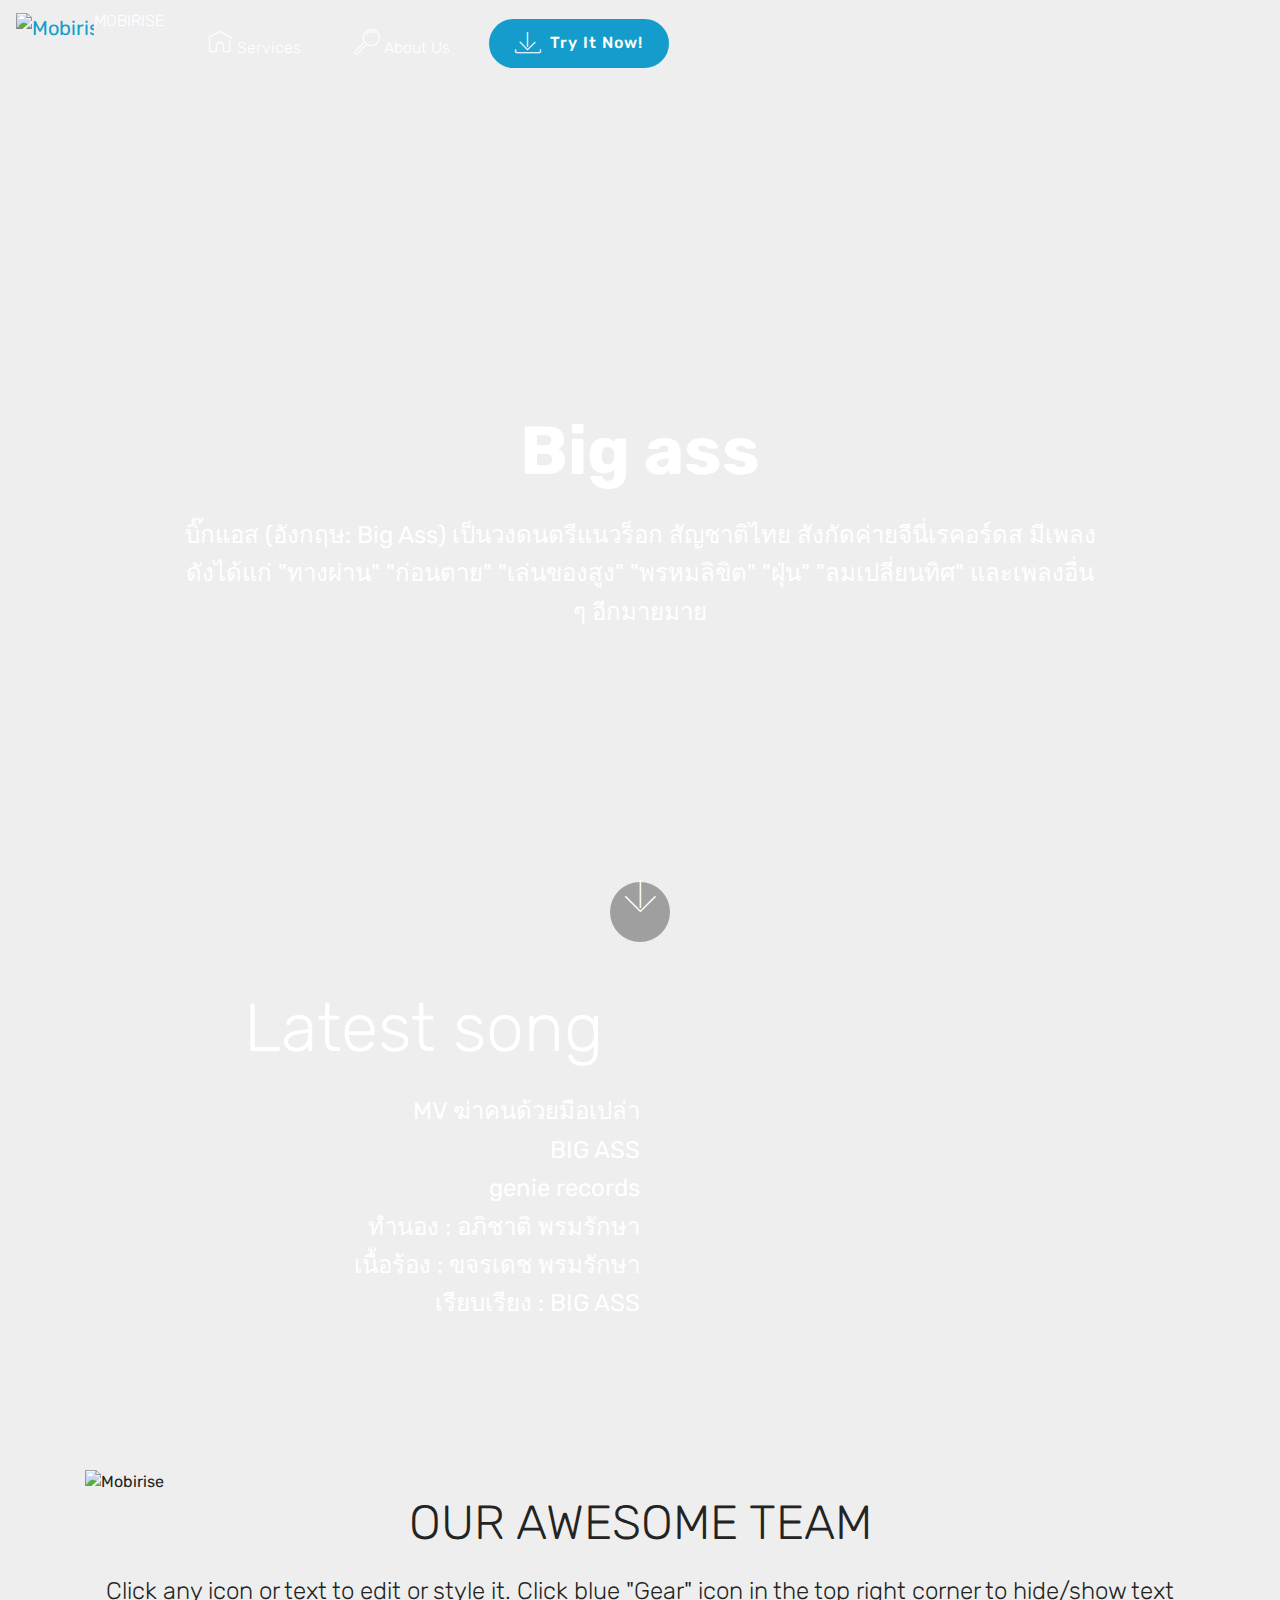
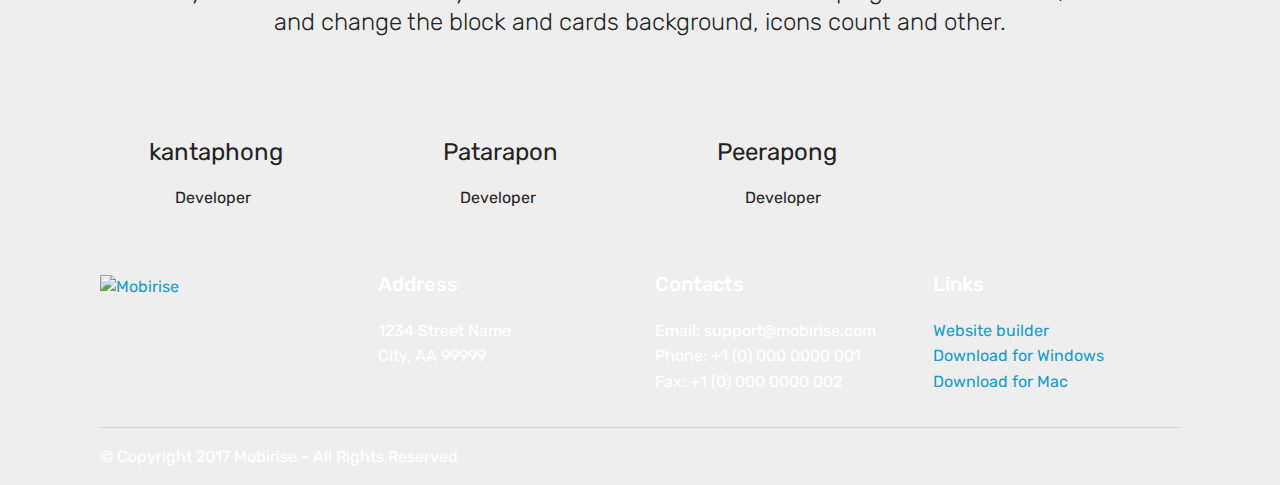
==== commit 43b54d0b: "create github pages" ====
--- a/index.html
+++ b/index.html
@@ -6,7 +6,7 @@
   <meta http-equiv="X-UA-Compatible" content="IE=edge">
   <meta name="generator" content="Mobirise v4.11.5, mobirise.com">
   <meta name="viewport" content="width=device-width, initial-scale=1, minimum-scale=1">
-  <link rel="shortcut icon" href="assets/images/logo4.png" type="image/x-icon">
+  <link rel="shortcut icon" href="assets/images/logo2.png" type="image/x-icon">
   <meta name="description" content="">
   
   <title>Home</title>
@@ -14,7 +14,9 @@
   <link rel="stylesheet" href="assets/bootstrap/css/bootstrap.min.css">
   <link rel="stylesheet" href="assets/bootstrap/css/bootstrap-grid.min.css">
   <link rel="stylesheet" href="assets/bootstrap/css/bootstrap-reboot.min.css">
+  <link rel="stylesheet" href="assets/socicon/css/styles.css">
   <link rel="stylesheet" href="assets/tether/tether.min.css">
+  <link rel="stylesheet" href="assets/dropdown/css/style.css">
   <link rel="stylesheet" href="assets/theme/css/style.css">
   <link rel="preload" as="style" href="assets/mobirise/css/mbr-additional.css"><link rel="stylesheet" href="assets/mobirise/css/mbr-additional.css" type="text/css">
   
@@ -22,23 +24,70 @@
   
 </head>
 <body>
-  <section class="header9 cid-ri6BvY1AFH mbr-fullscreen mbr-parallax-background" id="header9-2">
-
-    
-
-    <div class="mbr-overlay" style="opacity: 0.4; background-color: rgb(0, 0, 0);">
-    </div>
-
-    <div class="container">
-        <div class="media-container-column mbr-white col-md-8">
-            <h1 class="mbr-section-title align-left mbr-bold pb-3 mbr-fonts-style display-1"><span style="font-weight: normal;">บังบาร์</span><br><span style="font-weight: normal;">bar</span></h1>
-            
-            
-            <div class="mbr-section-btn align-left"><a class="btn btn-md btn-success display-4" href="https://mobirise.co">LEARN MORE</a>
-                <a class="btn btn-md btn-secondary display-4" href="https://mobirise.co">LIVE DEMO</a></div>
-        </div>
-    </div>
-
+  <section class="menu cid-qTkzRZLJNu" once="menu" id="menu1-0">
+
+    
+
+    <nav class="navbar navbar-expand beta-menu navbar-dropdown align-items-center navbar-fixed-top navbar-toggleable-sm">
+        <button class="navbar-toggler navbar-toggler-right" type="button" data-toggle="collapse" data-target="#navbarSupportedContent" aria-controls="navbarSupportedContent" aria-expanded="false" aria-label="Toggle navigation">
+            <div class="hamburger">
+                <span></span>
+                <span></span>
+                <span></span>
+                <span></span>
+            </div>
+        </button>
+        <div class="menu-logo">
+            <div class="navbar-brand">
+                <span class="navbar-logo">
+                    <a href="https://mobirise.com">
+                         <img src="assets/images/logo2.png" alt="Mobirise" style="height: 3.8rem;">
+                    </a>
+                </span>
+                <span class="navbar-caption-wrap">
+                    <a class="navbar-caption text-white display-4" href="https://mobirise.com">
+                        MOBIRISE
+                    </a>
+                </span>
+            </div>
+        </div>
+        <div class="collapse navbar-collapse" id="navbarSupportedContent">
+            <ul class="navbar-nav nav-dropdown" data-app-modern-menu="true"><li class="nav-item">
+                    <a class="nav-link link text-white display-4" href="https://mobirise.com">
+                        <span class="mbri-home mbr-iconfont mbr-iconfont-btn"></span>
+                        Services
+                    </a>
+                </li>
+                <li class="nav-item">
+                    <a class="nav-link link text-white display-4" href="https://mobirise.com">
+                        <span class="mbri-search mbr-iconfont mbr-iconfont-btn"></span>
+                        About Us
+                    </a>
+                </li></ul>
+            <div class="navbar-buttons mbr-section-btn"><a class="btn btn-sm btn-primary display-4" href="https://mobirise.com">
+                    <span class="mbri-save mbr-iconfont mbr-iconfont-btn "></span>
+                    Try It Now!
+                </a></div>
+        </div>
+    </nav>
+</section>
+
+<section class="engine"><a href="https://mobirise.info/e">how to make your own site</a></section><section class="cid-qTkA127IK8 mbr-fullscreen mbr-parallax-background" id="header2-1">
+
+    
+
+    
+
+    <div class="container align-center">
+        <div class="row justify-content-md-center">
+            <div class="mbr-white col-md-10">
+                <h1 class="mbr-section-title mbr-bold pb-3 mbr-fonts-style display-1">Big ass</h1>
+                
+                <p class="mbr-text pb-3 mbr-fonts-style display-5">บิ๊กแอส (อังกฤษ: Big Ass) เป็นวงดนตรีแนวร็อก สัญชาติไทย สังกัดค่ายจีนี่เรคอร์ดส มีเพลงดังได้แก่ "ทางผ่าน" "ก่อนตาย" "เล่นของสูง" "พรหมลิขิต" "ฝุ่น" "ลมเปลี่ยนทิศ" และเพลงอื่น ๆ อีกมายมาย</p>
+                
+            </div>
+        </div>
+    </div>
     <div class="mbr-arrow hidden-sm-down" aria-hidden="true">
         <a href="#next">
             <i class="mbri-down mbr-iconfont"></i>
@@ -46,98 +95,254 @@
     </div>
 </section>
 
-<section class="engine"><a href="https://mobirise.info/s">bootstrap themes</a></section><section class="mbr-section article content11 cid-ri6CAEdXBC" id="content11-3">
-     
+<section class="header7 cid-rHCmKkVOpC mbr-parallax-background" id="header7-3">
+
+    
+
+    
 
     <div class="container">
         <div class="media-container-row">
-            <div class="mbr-text counter-container col-12 col-md-8 mbr-fonts-style display-7">
-                <ol>
-                    <li><strong>ตรวจดูว่าตัวถังเครื่องใช้ไฟฟ้า มีรอยขีดข่วน ชำรุด บุบ สีถลอก มีตำหนิที่จุดใดหรือไม่</strong></li>
-                    <li><strong>ตรวจดูที่สายไฟของเครื่องใช้ไฟฟ้าที่จะซื้อว่าฉนวนมีรอยถลอกเนื่องจากหนูกัด แมลงสาบแทะหรือไม่ สายไฟกับปลั๊กต่อกันสนิทหรือไม่</strong></li>
-                    <li><strong>ตรวจดูว่าสายไฟของอุปกรณ์เครื่องใช้ไฟฟ้าเป็นสายไฟที่มีคุณภาพได้มาตรฐาน อุตสาหกรรมหรือไม่ โดยดูจากยี่ห้อที่ประทับบนสายไฟต้องชัดเจน มีเครื่องหมายมาตรฐานมอก. และต้องเป็นสายไฟที่สามารถทนกระแสสูงสุดของเครื่องใช้ไฟฟ้านั้นได้</strong></li><li><strong>สอบถามราคาของเครื่องใช้ไฟฟ้ารุ่นที่จะซื้อ เปรียบเทียบกัน 3-4 ร้าน ก่อนตัดสินใจ</strong></li><li><strong>ตรวจดูอุปกรณ์เสริมประกอบที่มีมากับเครื่องใช้ไฟฟ้าว่ามีครบตามรายการหรือไม่</strong></li><li><strong>ตรวจดูว่าเครื่องใช้ไฟฟ้านั้นใช้กับแรงดันไฟฟ้าในบ้านเราคือ ระดับแรงดัน 220 โวลต์ ความถี่ 50 เฮิร์ต (Hz.) หรือไม่</strong></li><li><strong>ดูว่ากำลังไฟฟ้าที่มีเครื่องใช้ไฟฟ้านั้นว่าใช้เท่าไร เปรียบเทียบกับขนาดและรุ่นเดียวกันกับยี่ห้ออื่น ๆ</strong></li><li><strong>ตรวจสอบดูว่าเครื่องใช้ไฟฟ้านั้นมีใบรับประกันคุณภาพสินค้าหรือไม่ ระยะเวลาที่ประกันนานเท่าใด การรับประกันครอบคลุมขอบเขตมากน้อยขนาดไหน</strong></li><li><strong>ตรวจดูว่าเครื่องใช้ไฟฟ้าที่จะซื้อ มีคำแนะนำหรือคู่มือวิธีการใช้แนบมาให้ด้วยหรือไม่ หากไม่มีต้องทวงถามจากผู้ขายอุปกรณ์ไฟฟ้าที่ซื้อมาจากร้าน ถ้าเป็นของใหม่ก็ควรมีคู่มือการใช้และใบรับประกันคุณภาพแนบมาด้วย ผู้ใช้ควรอ่านเอกสารคู่มือให้เข้าใจและปฏิบัติตามให้ถูกต้อง สินค้าบางอย่างควรมีเจ้าหน้าที่มาแนะนำสาธิตการใช้ให้ด้วย ทำให้สามารถใช้เครื่องได้อย่างถูกต้องเพราะเครื่องใช้ไฟฟ้าหากใช้ถูกวิธี แล้ว นอกจากจะทำให้อายุการใช้งานยาวนานขึ้นแล้ว ยังทำให้สามารถประหยัดการใช้ไฟฟ้าอีกด้วย</strong></li><li><strong>หากทำได้ควรทดลองเสียบเครื่องใช้ไฟฟ้าดูว่าเครื่องทำงานปกติหรือไม่ ปลั๊กเสียบกับเต้ารับหลวมเกินไปหรือไม่</strong></li><li><strong>&nbsp;สอบถามถึงความพร้อมของอะไหล่ และอัตราค่าบริการหากพ้นระยะเวลาการประกันแล้วทางบริษัทฯ คิดกับลูกค้าอย่างไร</strong></li><li><strong>ตรวจดูว่าสินค้าเครื่องใช้ไฟฟ้าที่จะซื้อเป็นสินค้าที่ผลิตขึ้นตามมาตรฐาน ผลิตภัณฑ์อุตสาหกรรม หรือผ่านการรับรองจากสถาบันใดหรือไม่ สินค้าเครื่องใช้ไฟฟ้าในท้องตลาดมีมากมายหลายยี่ห้อ ผู้ผลิตพยายามโฆษณาสินค้าของตนเพื่อให้ติดหูติดตาผู้บริโภค ฉะนั้น ผู้บริโภคที่ดีควรรู้จักการเลือกซื้อสินค้าหรือบริการที่ได้มาตรฐานและความปลอดภัยจากการใช้ เพราะมาตรฐานทำให้เกิดความชอบธรรมในการซื้อขายผู้ซื้อสามารถทราบได้แน่นอน ก่อนการตัดสินใจซื้อว่า สินค้านั้นมีคุณสมบัติอย่างไร และผู้ซื้อยังได้รับความคุ้มครองด้านความปลอดภัยของผลิตภัณฑ์ที่ซื้อไปใช้ อย่างไร นอกจากนั้นยังทำให้เกิดการประหยัด เพราะผลิตภัณฑ์ที่มีคุณภาพมาตรฐานจะมีความเหมาะสมกับการใช้งาน สามารถสับเปลี่ยนชิ้นส่วนทดแทนกันได้ รวมทั้งก่อให้เกิดความสะดวกในการเลือกซื้อสินค้าด้วย เพียงแค่สังเกตเครื่องหมายมาตรฐานอุตสาหกรรม ที่สำนักงานมาตรฐานผลิตภัณฑ์อุตสาหกรรม หรือสมอ. ออกให้กับผู้ผลิตสินค้าที่ยื่นขอ ซึ่งทางสมอ. ได้กำหนดมาตรฐานขึ้นมา 3 แบบ คือ มาตรฐานทั่วไป มาตรฐานบังคับ และมาตรฐานเฉพาะด้านความปลอดภัย มาตรฐานผลิตภัณฑ์อุตสาหกรรมที่สมอ. กำหนดขึ้นจะครอบคลุม 15 สาขา โดยที่ผู้บริโภคสามารถพิจารณาสังเกตได้ เพื่อที่จะได้เลือกสินค้าเครื่องใช้ไฟฟ้าได้อย่างมีคุณภาพและมีอายุการใช้ งานยาวนาน คุ้มกับเงินที่จ่ายไป
-</strong></li>
-                </ol>
-            </div>
-        </div>
-    </div>
-</section>
-
-<section class="testimonials1 cid-ri6DQi2kCd" id="testimonials1-8">
-
-    
-
-    
+
+            <div class="media-content align-right">
+                <h1 class="mbr-section-title mbr-white pb-3 mbr-fonts-style display-1"><div>
+Latest song &nbsp;</div></h1>
+                <div class="mbr-section-text mbr-white pb-3">
+                    <p class="mbr-text mbr-fonts-style display-5">MV ฆ่าคนด้วยมือเปล่า
+<br>BIG ASS
+<br>genie records<br>ทำนอง : อภิชาติ พรมรักษา
+<br>เนื้อร้อง : ขจรเดช พรมรักษา
+<br>เรียบเรียง : BIG ASS<br><br>
+<br><br></p>
+                </div>
+                
+            </div>
+
+            <div class="mbr-figure" style="width: 100%;"><iframe class="mbr-embedded-video" src="https://www.youtube.com/embed/CUC1WJ3XbIo?rel=0&amp;amp;showinfo=0&amp;autoplay=0&amp;loop=0" width="1280" height="720" frameborder="0" allowfullscreen></iframe></div>
+
+        </div>
+    </div>
+</section>
+
+<section class="cid-rHCmWif6Au" id="image3-5">
+
+    
+
+    <figure class="mbr-figure container">
+            <div class="image-block" style="width: 80%;">
+                <img src="assets/images/big-ass-site-809x523.jpg" width="1400" alt="Mobirise" title="">
+                
+            </div>
+    </figure>
+</section>
+
+<section class="team1 cid-rHCmNu3fOg" id="team1-4">
+    
+    
+    
+    <div class="container align-center">
+        <h2 class="pb-3 mbr-fonts-style mbr-section-title display-2">
+            OUR AWESOME TEAM
+        </h2>
+        <h3 class="pb-5 mbr-section-subtitle mbr-fonts-style mbr-light display-5">
+            Click any icon or text to edit or style it. Click blue "Gear" icon in the top right corner to hide/show text and change the block and cards background, icons count and other.
+        </h3>
+        <div class="row media-row">
+            
+        <div class="team-item col-lg-3 col-md-6">
+                <div class="item-image">
+                    <img src="assets/images/71059050-2455372607915855-1089327122150850560-n-510x510.jpg" alt="" title="">
+                </div>
+                <div class="item-caption py-3">
+                    <div class="item-name px-2">
+                        <p class="mbr-fonts-style display-5">&nbsp;kantaphong</p>
+                    </div>
+                    <div class="item-role px-2">
+                        <p>Developer</p>
+                    </div>
+                    <div class="item-social pt-2">
+                        <a href="https://twitter.com/mobirise" target="_blank">
+                            <span class="p-1 socicon-twitter socicon mbr-iconfont mbr-iconfont-social"></span>
+                        </a>
+                        <a href="https://www.facebook.com/pages/Mobirise/1616226671953247" target="_blank">
+                            <span class="p-1 socicon-facebook socicon mbr-iconfont mbr-iconfont-social"></span>
+                        </a>
+                        <a href="https://plus.google.com/u/0/+Mobirise" target="_blank">
+                            <span class="p-1 socicon-googleplus socicon mbr-iconfont mbr-iconfont-social"></span>
+                        </a>
+                        <a href="https://www.linkedin.com/in/mobirise" target="_blank">
+                            <span class="p-1 socicon-linkedin socicon mbr-iconfont mbr-iconfont-social"></span>
+                        </a>
+                        <a href="https://www.instagram.com/mobirise/" target="_blank">
+                            
+                        </a>
+                        <a href="https://www.youtube.com/channel/UCt_tncVAetpK5JeM8L-8jyw" target="_blank">    
+                            
+                        </a>
+                    </div>
+                </div>
+            </div><div class="team-item col-lg-3 col-md-6">
+                <div class="item-image">
+                    <img src="assets/images/46874537-2236370863250014-9046211117000425472-n-510x511.jpg" alt="" title="">
+                </div>
+                <div class="item-caption py-3">
+                    <div class="item-name px-2">
+                        <p class="mbr-fonts-style display-5">&nbsp;Patarapon</p>
+                    </div>
+                    <div class="item-role px-2">
+                        <p>Developer</p>
+                    </div>
+                    <div class="item-social pt-2">
+                        <a href="https://twitter.com/mobirise" target="_blank">
+                            <span class="p-1 socicon-twitter socicon mbr-iconfont mbr-iconfont-social"></span>
+                        </a>
+                        <a href="https://www.facebook.com/pages/Mobirise/1616226671953247" target="_blank">
+                            <span class="p-1 socicon-facebook socicon mbr-iconfont mbr-iconfont-social"></span>
+                        </a>
+                        <a href="https://plus.google.com/u/0/+Mobirise" target="_blank">
+                            <span class="p-1 socicon-googleplus socicon mbr-iconfont mbr-iconfont-social"></span>
+                        </a>
+                        <a href="https://www.linkedin.com/in/mobirise" target="_blank">
+                            <span class="p-1 socicon-linkedin socicon mbr-iconfont mbr-iconfont-social"></span>
+                        </a>
+                        <a href="https://www.instagram.com/mobirise/" target="_blank">
+                            
+                        </a>
+                        <a href="https://www.youtube.com/channel/UCt_tncVAetpK5JeM8L-8jyw" target="_blank">    
+                            
+                        </a>
+                    </div>
+                </div>
+            </div><div class="team-item col-lg-3 col-md-6">
+                <div class="item-image">
+                    <img src="assets/images/74239301-1166124886926276-8332430407588904960-o-510x510.jpg" alt="" title="">
+                </div>
+                <div class="item-caption py-3">
+                    <div class="item-name px-2">
+                        <p class="mbr-fonts-style display-5">Peerapong &nbsp;</p>
+                    </div>
+                    <div class="item-role px-2">
+                        <p>Developer</p>
+                    </div>
+                    <div class="item-social pt-2">
+                        <a href="https://twitter.com/mobirise" target="_blank">
+                            <span class="p-1 socicon-twitter socicon mbr-iconfont mbr-iconfont-social"></span>
+                        </a>
+                        <a href="https://www.facebook.com/pages/Mobirise/1616226671953247" target="_blank">
+                            <span class="p-1 socicon-facebook socicon mbr-iconfont mbr-iconfont-social"></span>
+                        </a>
+                        <a href="https://plus.google.com/u/0/+Mobirise" target="_blank">
+                            <span class="p-1 socicon-googleplus socicon mbr-iconfont mbr-iconfont-social"></span>
+                        </a>
+                        <a href="https://www.linkedin.com/in/mobirise" target="_blank">
+                            <span class="p-1 socicon-linkedin socicon mbr-iconfont mbr-iconfont-social"></span>
+                        </a>
+                        <a href="https://www.instagram.com/mobirise/" target="_blank">
+                            
+                        </a>
+                        <a href="https://www.youtube.com/channel/UCt_tncVAetpK5JeM8L-8jyw" target="_blank">    
+                            
+                        </a>
+                    </div>
+                </div>
+            </div></div>    
+    </div>
+</section>
+
+<section class="cid-qTkAaeaxX5" id="footer1-2">
+
+    
+
+    
+
     <div class="container">
-        <div class="media-container-row">
-            <div class="title col-12 align-center">
-                <h2 class="pb-3 mbr-fonts-style display-2">
-<div>Provider</div></h2>
-                
-            </div>
-        </div>
-    </div>
-
-    <div class="container pt-3 mt-2">
-        <div class="media-container-row">
-            <div class="mbr-testimonial p-3 align-center col-12 col-md-6 col-lg-4">
-                <div class="panel-item p-3">
-                    <div class="card-block">
-                        <div class="testimonial-photo">
-                            <img src="assets/images/51603185-619758141808541-3957552414663376896-n-240x240.jpg" alt="" title="">
-                        </div>
-                        <p class="mbr-text mbr-fonts-style display-7"></p>
-                    </div>
-                    <div class="card-footer">
-                        <div class="mbr-author-name mbr-bold mbr-fonts-style display-7">Jinnapat Numdee</div>
-                        <small class="mbr-author-desc mbr-italic mbr-light mbr-fonts-style display-7">
-                               Developer
-                        </small>
-                    </div>
-                </div>
-            </div>
-
-            <div class="mbr-testimonial p-3 align-center col-12 col-md-6 col-lg-4">
-                <div class="panel-item p-3">
-                    <div class="card-block">
-                        <div class="testimonial-photo">
-                            <img src="assets/images/50461281-984080358455339-3275381419009900544-n-240x239.jpg" alt="" title="">
-                        </div>
-                        <p class="mbr-text mbr-fonts-style display-7"></p>
-                    </div>
-                    <div class="card-footer">
-                        <div class="mbr-author-name mbr-bold mbr-fonts-style display-7">Titiwwot Changto</div>
-                        <small class="mbr-author-desc mbr-italic mbr-light mbr-fonts-style display-7">
-                               Developer
-                        </small>
-                    </div>
-                </div>
-            </div>
-
-            <div class="mbr-testimonial p-3 align-center col-12 col-md-6 col-lg-4">
-                <div class="panel-item p-3">
-                    <div class="card-block">
-                        <div class="testimonial-photo">
-                            <img src="assets/images/23659385-128537991153540-3300005936181756153-n-240x240.jpg" alt="" title="">
-                        </div>
-                        <p class="mbr-text mbr-fonts-style display-7"></p>
-                    </div>
-                    <div class="card-footer">
-                        <div class="mbr-author-name mbr-bold mbr-fonts-style display-7">Thanakorn Suwanampa</div>
-                        <small class="mbr-author-desc mbr-italic mbr-light mbr-fonts-style display-7">
-                               Developer
-                        </small>
-                    </div>
-                </div>
-            </div>
-
-            
-
-            
-
-            
-        </div>
-    </div>   
+        <div class="media-container-row content text-white">
+            <div class="col-12 col-md-3">
+                <div class="media-wrap">
+                    <a href="https://mobirise.com/">
+                        <img src="assets/images/logo2.png" alt="Mobirise">
+                    </a>
+                </div>
+            </div>
+            <div class="col-12 col-md-3 mbr-fonts-style display-7">
+                <h5 class="pb-3">
+                    Address
+                </h5>
+                <p class="mbr-text">
+                    1234 Street Name
+                    <br>City, AA 99999
+                </p>
+            </div>
+            <div class="col-12 col-md-3 mbr-fonts-style display-7">
+                <h5 class="pb-3">
+                    Contacts
+                </h5>
+                <p class="mbr-text">
+                    Email: support@mobirise.com
+                    <br>Phone: +1 (0) 000 0000 001
+                    <br>Fax: +1 (0) 000 0000 002
+                </p>
+            </div>
+            <div class="col-12 col-md-3 mbr-fonts-style display-7">
+                <h5 class="pb-3">
+                    Links
+                </h5>
+                <p class="mbr-text">
+                    <a class="text-primary" href="https://mobirise.com/">Website builder</a>
+                    <br><a class="text-primary" href="https://mobirise.com/mobirise-free-win.zip">Download for Windows</a>
+                    <br><a class="text-primary" href="https://mobirise.com/mobirise-free-mac.zip">Download for Mac</a>
+                </p>
+            </div>
+        </div>
+        <div class="footer-lower">
+            <div class="media-container-row">
+                <div class="col-sm-12">
+                    <hr>
+                </div>
+            </div>
+            <div class="media-container-row mbr-white">
+                <div class="col-sm-6 copyright">
+                    <p class="mbr-text mbr-fonts-style display-7">
+                        © Copyright 2017 Mobirise - All Rights Reserved
+                    </p>
+                </div>
+                <div class="col-md-6">
+                    <div class="social-list align-right">
+                        <div class="soc-item">
+                            <a href="https://twitter.com/mobirise" target="_blank">
+                                <span class="socicon-twitter socicon mbr-iconfont mbr-iconfont-social"></span>
+                            </a>
+                        </div>
+                        <div class="soc-item">
+                            <a href="https://www.facebook.com/pages/Mobirise/1616226671953247" target="_blank">
+                                <span class="socicon-facebook socicon mbr-iconfont mbr-iconfont-social"></span>
+                            </a>
+                        </div>
+                        <div class="soc-item">
+                            <a href="https://www.youtube.com/c/mobirise" target="_blank">
+                                <span class="socicon-youtube socicon mbr-iconfont mbr-iconfont-social"></span>
+                            </a>
+                        </div>
+                        <div class="soc-item">
+                            <a href="https://instagram.com/mobirise" target="_blank">
+                                <span class="socicon-instagram socicon mbr-iconfont mbr-iconfont-social"></span>
+                            </a>
+                        </div>
+                        <div class="soc-item">
+                            <a href="https://plus.google.com/u/0/+Mobirise" target="_blank">
+                                <span class="socicon-googleplus socicon mbr-iconfont mbr-iconfont-social"></span>
+                            </a>
+                        </div>
+                        <div class="soc-item">
+                            <a href="https://www.behance.net/Mobirise" target="_blank">
+                                <span class="socicon-behance socicon mbr-iconfont mbr-iconfont-social"></span>
+                            </a>
+                        </div>
+                    </div>
+                </div>
+            </div>
+        </div>
+    </div>
 </section>
 
 
@@ -145,8 +350,11 @@
   <script src="assets/popper/popper.min.js"></script>
   <script src="assets/bootstrap/js/bootstrap.min.js"></script>
   <script src="assets/tether/tether.min.js"></script>
+  <script src="assets/dropdown/js/nav-dropdown.js"></script>
+  <script src="assets/dropdown/js/navbar-dropdown.js"></script>
+  <script src="assets/touchswipe/jquery.touch-swipe.min.js"></script>
+  <script src="assets/parallax/jarallax.min.js"></script>
   <script src="assets/smoothscroll/smooth-scroll.js"></script>
-  <script src="assets/parallax/jarallax.min.js"></script>
   <script src="assets/theme/js/script.js"></script>
   
   
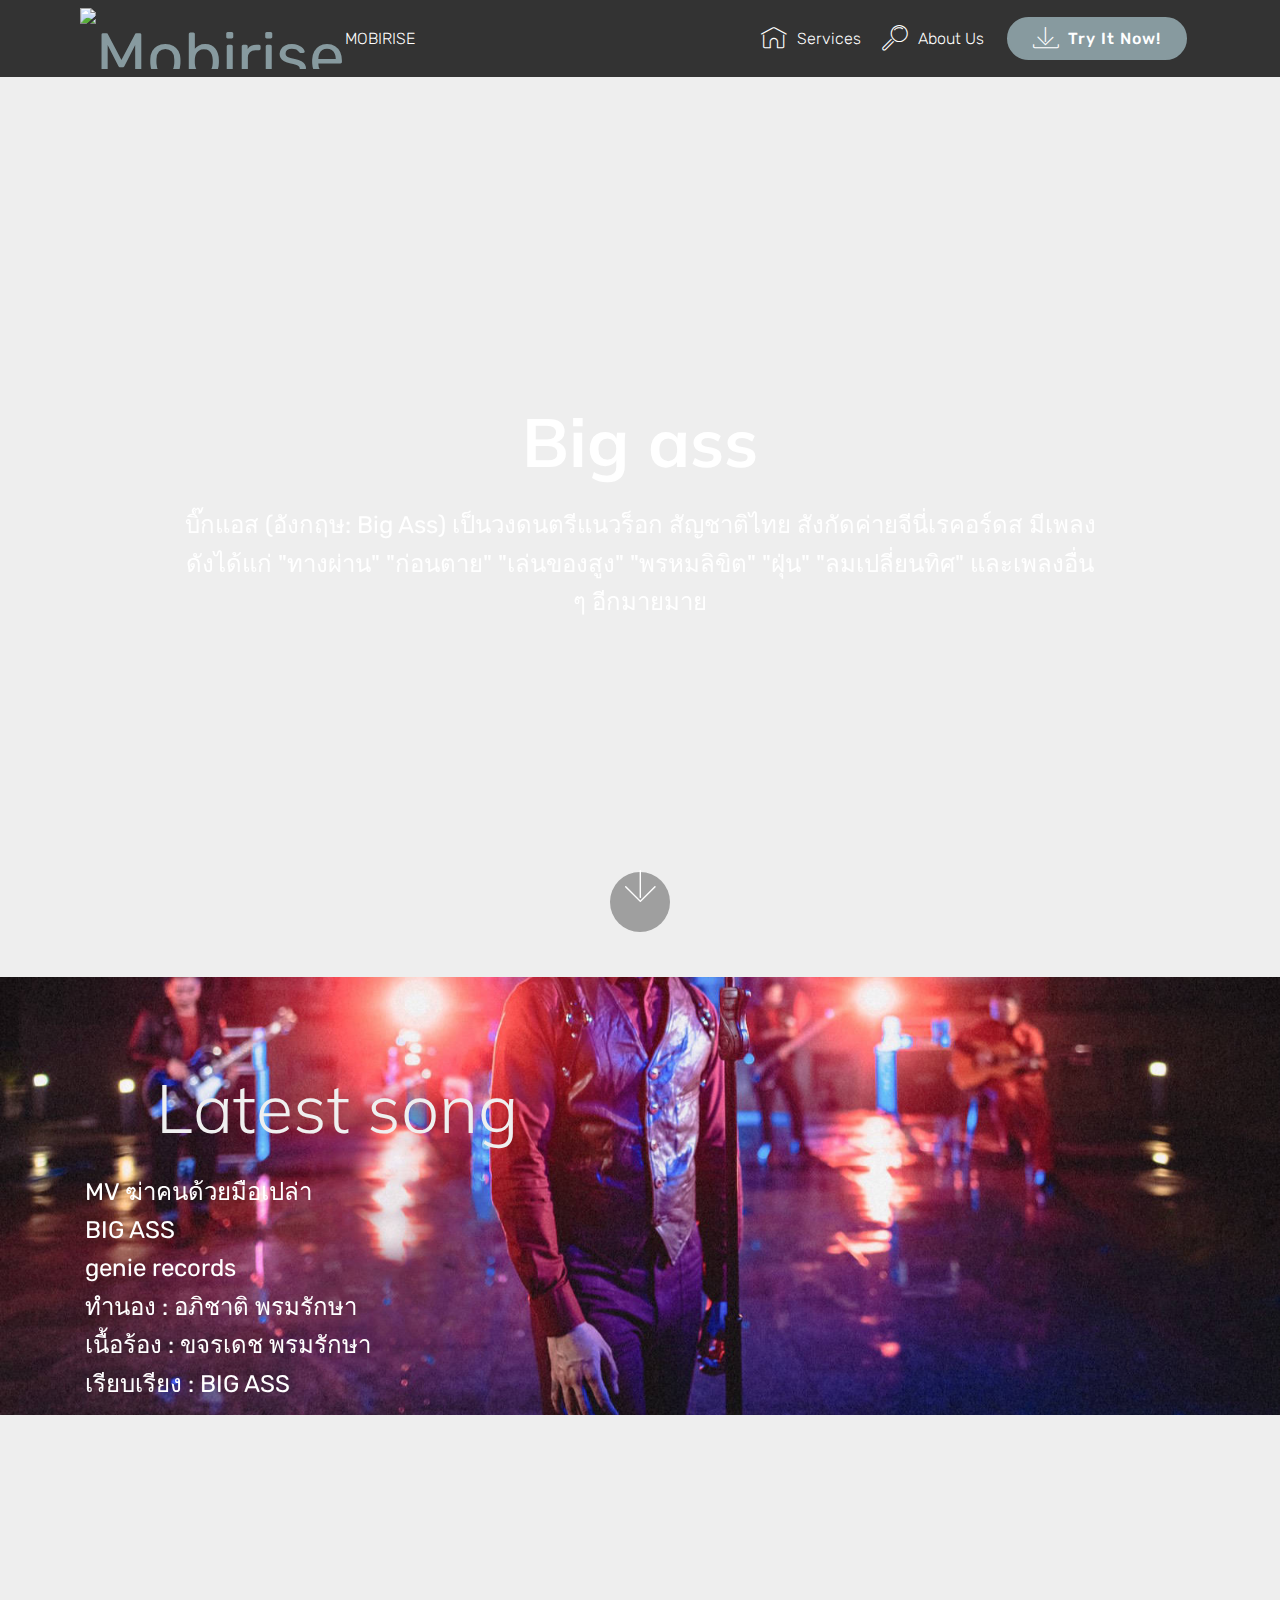
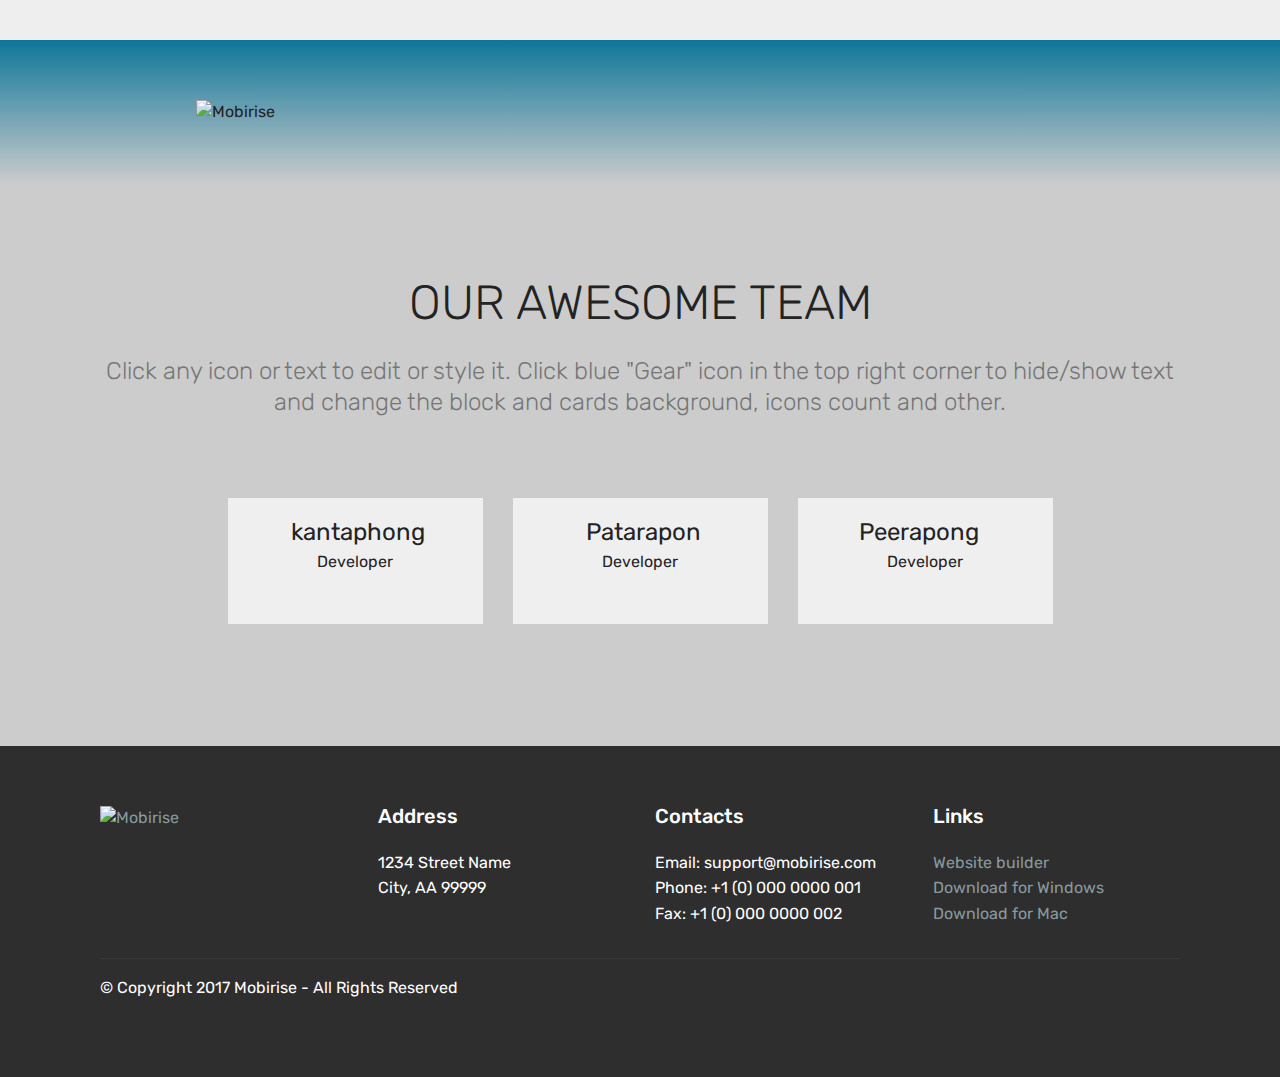
==== commit e3ab58de: "create github pages" ====
--- a/index.html
+++ b/index.html
@@ -72,7 +72,7 @@
     </nav>
 </section>
 
-<section class="engine"><a href="https://mobirise.info/e">how to make your own site</a></section><section class="cid-qTkA127IK8 mbr-fullscreen mbr-parallax-background" id="header2-1">
+<section class="engine"><a href="https://mobirise.info/h">create a web page for free</a></section><section class="cid-qTkA127IK8 mbr-fullscreen mbr-parallax-background" id="header2-1">
 
     
 
--- a/assets/mobirise/css/mbr-additional.css
+++ b/assets/mobirise/css/mbr-additional.css
@@ -1,3 +1,4 @@
+@import url(https://fonts.googleapis.com/css?family=Muli:200,300,400,500,600,700,800,900,200i,300i,400i,500i,600i,700i,800i,900i&display=swap);
 @import url(https://fonts.googleapis.com/css?family=Rubik:300,300i,400,400i,500,500i,700,700i,900,900i&display=swap);
 
 
@@ -8,7 +9,7 @@
   font-family: Rubik;
 }
 .display-1 {
-  font-family: 'Rubik', sans-serif;
+  font-family: 'Muli', sans-serif;
   font-size: 4.25rem;
   font-display: swap;
 }
@@ -92,7 +93,7 @@
   border-radius: 3px;
 }
 .bg-primary {
-  background-color: #149dcc !important;
+  background-color: #879a9f !important;
 }
 .bg-success {
   background-color: #f7ed4a !important;
@@ -108,8 +109,8 @@
 }
 .btn-primary,
 .btn-primary:active {
-  background-color: #149dcc !important;
-  border-color: #149dcc !important;
+  background-color: #879a9f !important;
+  border-color: #879a9f !important;
   color: #ffffff !important;
 }
 .btn-primary:hover,
@@ -117,14 +118,14 @@
 .btn-primary.focus,
 .btn-primary.active {
   color: #ffffff !important;
-  background-color: #0d6786 !important;
-  border-color: #0d6786 !important;
+  background-color: #617479 !important;
+  border-color: #617479 !important;
 }
 .btn-primary.disabled,
 .btn-primary:disabled {
   color: #ffffff !important;
-  background-color: #0d6786 !important;
-  border-color: #0d6786 !important;
+  background-color: #617479 !important;
+  border-color: #617479 !important;
 }
 .btn-secondary,
 .btn-secondary:active {
@@ -272,22 +273,22 @@
 .btn-primary-outline,
 .btn-primary-outline:active {
   background: none;
-  border-color: #0b566f;
-  color: #0b566f;
+  border-color: #55666b;
+  color: #55666b;
 }
 .btn-primary-outline:hover,
 .btn-primary-outline:focus,
 .btn-primary-outline.focus,
 .btn-primary-outline.active {
   color: #ffffff;
-  background-color: #149dcc;
-  border-color: #149dcc;
+  background-color: #879a9f;
+  border-color: #879a9f;
 }
 .btn-primary-outline.disabled,
 .btn-primary-outline:disabled {
   color: #ffffff !important;
-  background-color: #149dcc !important;
-  border-color: #149dcc !important;
+  background-color: #879a9f !important;
+  border-color: #879a9f !important;
 }
 .btn-secondary-outline,
 .btn-secondary-outline:active {
@@ -424,7 +425,7 @@
   border-color: #ffffff;
 }
 .text-primary {
-  color: #149dcc !important;
+  color: #879a9f !important;
 }
 .text-secondary {
   color: #ff3366 !important;
@@ -449,7 +450,7 @@
 }
 a.text-primary:hover,
 a.text-primary:focus {
-  color: #0b566f !important;
+  color: #55666b !important;
 }
 a.text-secondary:hover,
 a.text-secondary:focus {
@@ -507,8 +508,8 @@
   border-radius: 100px !important;
 }
 .mbr-gallery-filter li.active .btn {
-  background-color: #149dcc;
-  border-color: #149dcc;
+  background-color: #879a9f;
+  border-color: #879a9f;
   color: #ffffff;
 }
 .mbr-gallery-filter li.active .btn:focus {
@@ -519,11 +520,11 @@
 }
 a,
 a:hover {
-  color: #149dcc;
+  color: #879a9f;
 }
 .mbr-plan-header.bg-primary .mbr-plan-subtitle,
 .mbr-plan-header.bg-primary .mbr-plan-price-desc {
-  color: #b4e6f8;
+  color: #ced6d8;
 }
 .mbr-plan-header.bg-success .mbr-plan-subtitle,
 .mbr-plan-header.bg-success .mbr-plan-price-desc {
@@ -554,7 +555,7 @@
   font-size: 1.6rem;
 }
 blockquote {
-  border-color: #149dcc;
+  border-color: #879a9f;
 }
 /* Forms */
 .mbr-form .btn {
@@ -610,11 +611,11 @@
 /* Footer */
 .mbr-footer-content li::before,
 .mbr-footer .mbr-contacts li::before {
-  background: #149dcc;
+  background: #879a9f;
 }
 .mbr-footer-content li a:hover,
 .mbr-footer .mbr-contacts li a:hover {
-  color: #149dcc;
+  color: #879a9f;
 }
 .footer3 input[type="email"],
 .footer4 input[type="email"] {
@@ -656,7 +657,7 @@
 }
 .jq-selectbox li:hover,
 .jq-selectbox li.selected {
-  background-color: #149dcc;
+  background-color: #879a9f;
   color: #ffffff;
 }
 .jq-selectbox .jq-selectbox__trigger-arrow,
@@ -669,14 +670,14 @@
 .jq-selectbox:hover .jq-selectbox__trigger-arrow,
 .jq-number__spin.minus:hover:after,
 .jq-number__spin.plus:hover:after {
-  border-top-color: #149dcc;
-  border-bottom-color: #149dcc;
+  border-top-color: #879a9f;
+  border-bottom-color: #879a9f;
 }
 .xdsoft_datetimepicker .xdsoft_calendar td.xdsoft_default,
 .xdsoft_datetimepicker .xdsoft_calendar td.xdsoft_current,
 .xdsoft_datetimepicker .xdsoft_timepicker .xdsoft_time_box > div > div.xdsoft_current {
-  color: #ffffff !important;
-  background-color: #149dcc !important;
+  color: #000000 !important;
+  background-color: #879a9f !important;
   box-shadow: none !important;
 }
 .xdsoft_datetimepicker .xdsoft_calendar td:hover,
@@ -705,100 +706,1066 @@
   top: 50%;
   left: 50%;
   transform: translateX(-50%) translateY(-50%);
-  background-image: url("data:image/svg+xml;charset=UTF-8,%3csvg width='32' height='32' viewBox='0 0 64 64' xmlns='http://www.w3.org/2000/svg' stroke='%23149dcc' %3e%3cg fill='none' fill-rule='evenodd'%3e%3cg transform='translate(16 16)' stroke-width='2'%3e%3ccircle stroke-opacity='.5' cx='16' cy='16' r='16'/%3e%3cpath d='M32 16c0-9.94-8.06-16-16-16'%3e%3canimateTransform attributeName='transform' type='rotate' from='0 16 16' to='360 16 16' dur='1s' repeatCount='indefinite'/%3e%3c/path%3e%3c/g%3e%3c/g%3e%3c/svg%3e");
+  background-image: url("data:image/svg+xml;charset=UTF-8,%3csvg width='32' height='32' viewBox='0 0 64 64' xmlns='http://www.w3.org/2000/svg' stroke='%23879a9f' %3e%3cg fill='none' fill-rule='evenodd'%3e%3cg transform='translate(16 16)' stroke-width='2'%3e%3ccircle stroke-opacity='.5' cx='16' cy='16' r='16'/%3e%3cpath d='M32 16c0-9.94-8.06-16-16-16'%3e%3canimateTransform attributeName='transform' type='rotate' from='0 16 16' to='360 16 16' dur='1s' repeatCount='indefinite'/%3e%3c/path%3e%3c/g%3e%3c/g%3e%3c/svg%3e");
 }
 section.lazy-placeholder:after {
   opacity: 0.3;
 }
-.cid-ri6BvY1AFH {
-  background-image: url("../../../assets/images/mbr-1440x1920.jpg");
-}
-.cid-ri6BvY1AFH h1 {
-  color: #616161;
-}
-.cid-ri6BvY1AFH h2,
-.cid-ri6BvY1AFH h3,
-.cid-ri6BvY1AFH p {
-  color: #767676;
-}
-.cid-ri6BvY1AFH .mbr-section-subtitle {
-  font-style: italic;
-}
-.cid-ri6BvY1AFH H1 {
-  color: #ffffff;
+.cid-qTkzRZLJNu .navbar {
+  padding: .5rem 0;
+  background: #333333;
+  transition: none;
+  min-height: 77px;
+}
+.cid-qTkzRZLJNu .navbar-dropdown.bg-color.transparent.opened {
+  background: #333333;
+}
+.cid-qTkzRZLJNu a {
+  font-style: normal;
+}
+.cid-qTkzRZLJNu .nav-item span {
+  padding-right: 0.4em;
+  line-height: 0.5em;
+  vertical-align: text-bottom;
+  position: relative;
+  text-decoration: none;
+}
+.cid-qTkzRZLJNu .nav-item a {
+  display: flex;
+  align-items: center;
+  justify-content: center;
+  padding: 0.7rem 0 !important;
+  margin: 0rem .65rem !important;
+}
+.cid-qTkzRZLJNu .nav-item:focus,
+.cid-qTkzRZLJNu .nav-link:focus {
+  outline: none;
+}
+.cid-qTkzRZLJNu .btn {
+  padding: 0.4rem 1.5rem;
+  display: inline-flex;
+  align-items: center;
+}
+.cid-qTkzRZLJNu .btn .mbr-iconfont {
+  font-size: 1.6rem;
+}
+.cid-qTkzRZLJNu .menu-logo {
+  margin-right: auto;
+}
+.cid-qTkzRZLJNu .menu-logo .navbar-brand {
+  display: flex;
+  margin-left: 5rem;
+  padding: 0;
+  transition: padding .2s;
+  min-height: 3.8rem;
+  align-items: center;
+}
+.cid-qTkzRZLJNu .menu-logo .navbar-brand .navbar-caption-wrap {
+  display: -webkit-flex;
+  -webkit-align-items: center;
+  align-items: center;
+  word-break: break-word;
+  min-width: 7rem;
+  margin: .3rem 0;
+}
+.cid-qTkzRZLJNu .menu-logo .navbar-brand .navbar-caption-wrap .navbar-caption {
+  line-height: 1.2rem !important;
+  padding-right: 2rem;
+}
+.cid-qTkzRZLJNu .menu-logo .navbar-brand .navbar-logo {
+  font-size: 4rem;
+  transition: font-size 0.25s;
+}
+.cid-qTkzRZLJNu .menu-logo .navbar-brand .navbar-logo img {
+  display: flex;
+}
+.cid-qTkzRZLJNu .menu-logo .navbar-brand .navbar-logo .mbr-iconfont {
+  transition: font-size 0.25s;
+}
+.cid-qTkzRZLJNu .navbar-toggleable-sm .navbar-collapse {
+  justify-content: flex-end;
+  -webkit-justify-content: flex-end;
+  padding-right: 5rem;
+  width: auto;
+}
+.cid-qTkzRZLJNu .navbar-toggleable-sm .navbar-collapse .navbar-nav {
+  flex-wrap: wrap;
+  -webkit-flex-wrap: wrap;
+  padding-left: 0;
+}
+.cid-qTkzRZLJNu .navbar-toggleable-sm .navbar-collapse .navbar-nav .nav-item {
+  -webkit-align-self: center;
+  align-self: center;
+}
+.cid-qTkzRZLJNu .navbar-toggleable-sm .navbar-collapse .navbar-buttons {
+  padding-left: 0;
+  padding-bottom: 0;
+}
+.cid-qTkzRZLJNu .dropdown .dropdown-menu {
+  background: #333333;
+  display: none;
+  position: absolute;
+  min-width: 5rem;
+  padding-top: 1.4rem;
+  padding-bottom: 1.4rem;
   text-align: left;
 }
-.cid-ri6CAEdXBC {
+.cid-qTkzRZLJNu .dropdown .dropdown-menu .dropdown-item {
+  width: auto;
+  padding: 0.235em 1.5385em 0.235em 1.5385em !important;
+}
+.cid-qTkzRZLJNu .dropdown .dropdown-menu .dropdown-item::after {
+  right: 0.5rem;
+}
+.cid-qTkzRZLJNu .dropdown .dropdown-menu .dropdown-submenu {
+  margin: 0;
+}
+.cid-qTkzRZLJNu .dropdown.open > .dropdown-menu {
+  display: block;
+}
+.cid-qTkzRZLJNu .navbar-toggleable-sm.opened:after {
+  position: absolute;
+  width: 100vw;
+  height: 100vh;
+  content: '';
+  background-color: rgba(0, 0, 0, 0.1);
+  left: 0;
+  bottom: 0;
+  transform: translateY(100%);
+  -webkit-transform: translateY(100%);
+  z-index: 1000;
+}
+.cid-qTkzRZLJNu .navbar.navbar-short {
+  min-height: 60px;
+  transition: all .2s;
+}
+.cid-qTkzRZLJNu .navbar.navbar-short .navbar-toggler-right {
+  top: 20px;
+}
+.cid-qTkzRZLJNu .navbar.navbar-short .navbar-logo a {
+  font-size: 2.5rem !important;
+  line-height: 2.5rem;
+  transition: font-size 0.25s;
+}
+.cid-qTkzRZLJNu .navbar.navbar-short .navbar-logo a .mbr-iconfont {
+  font-size: 2.5rem !important;
+}
+.cid-qTkzRZLJNu .navbar.navbar-short .navbar-logo a img {
+  height: 3rem !important;
+}
+.cid-qTkzRZLJNu .navbar.navbar-short .navbar-brand {
+  min-height: 3rem;
+}
+.cid-qTkzRZLJNu button.navbar-toggler {
+  width: 31px;
+  height: 18px;
+  cursor: pointer;
+  transition: all .2s;
+  top: 1.5rem;
+  right: 1rem;
+}
+.cid-qTkzRZLJNu button.navbar-toggler:focus {
+  outline: none;
+}
+.cid-qTkzRZLJNu button.navbar-toggler .hamburger span {
+  position: absolute;
+  right: 0;
+  width: 30px;
+  height: 2px;
+  border-right: 5px;
+  background-color: #ffffff;
+}
+.cid-qTkzRZLJNu button.navbar-toggler .hamburger span:nth-child(1) {
+  top: 0;
+  transition: all .2s;
+}
+.cid-qTkzRZLJNu button.navbar-toggler .hamburger span:nth-child(2) {
+  top: 8px;
+  transition: all .15s;
+}
+.cid-qTkzRZLJNu button.navbar-toggler .hamburger span:nth-child(3) {
+  top: 8px;
+  transition: all .15s;
+}
+.cid-qTkzRZLJNu button.navbar-toggler .hamburger span:nth-child(4) {
+  top: 16px;
+  transition: all .2s;
+}
+.cid-qTkzRZLJNu nav.opened .hamburger span:nth-child(1) {
+  top: 8px;
+  width: 0;
+  opacity: 0;
+  right: 50%;
+  transition: all .2s;
+}
+.cid-qTkzRZLJNu nav.opened .hamburger span:nth-child(2) {
+  -webkit-transform: rotate(45deg);
+  transform: rotate(45deg);
+  transition: all .25s;
+}
+.cid-qTkzRZLJNu nav.opened .hamburger span:nth-child(3) {
+  -webkit-transform: rotate(-45deg);
+  transform: rotate(-45deg);
+  transition: all .25s;
+}
+.cid-qTkzRZLJNu nav.opened .hamburger span:nth-child(4) {
+  top: 8px;
+  width: 0;
+  opacity: 0;
+  right: 50%;
+  transition: all .2s;
+}
+.cid-qTkzRZLJNu .collapsed.navbar-expand {
+  flex-direction: column;
+}
+.cid-qTkzRZLJNu .collapsed .btn {
+  display: flex;
+}
+.cid-qTkzRZLJNu .collapsed .navbar-collapse {
+  display: none !important;
+  padding-right: 0 !important;
+}
+.cid-qTkzRZLJNu .collapsed .navbar-collapse.collapsing,
+.cid-qTkzRZLJNu .collapsed .navbar-collapse.show {
+  display: block !important;
+}
+.cid-qTkzRZLJNu .collapsed .navbar-collapse.collapsing .navbar-nav,
+.cid-qTkzRZLJNu .collapsed .navbar-collapse.show .navbar-nav {
+  display: block;
+  text-align: center;
+}
+.cid-qTkzRZLJNu .collapsed .navbar-collapse.collapsing .navbar-nav .nav-item,
+.cid-qTkzRZLJNu .collapsed .navbar-collapse.show .navbar-nav .nav-item {
+  clear: both;
+}
+.cid-qTkzRZLJNu .collapsed .navbar-collapse.collapsing .navbar-buttons,
+.cid-qTkzRZLJNu .collapsed .navbar-collapse.show .navbar-buttons {
+  text-align: center;
+}
+.cid-qTkzRZLJNu .collapsed .navbar-collapse.collapsing .navbar-buttons:last-child,
+.cid-qTkzRZLJNu .collapsed .navbar-collapse.show .navbar-buttons:last-child {
+  margin-bottom: 1rem;
+}
+.cid-qTkzRZLJNu .collapsed button.navbar-toggler {
+  display: block;
+}
+.cid-qTkzRZLJNu .collapsed .navbar-brand {
+  margin-left: 1rem !important;
+}
+.cid-qTkzRZLJNu .collapsed .navbar-toggleable-sm {
+  flex-direction: column;
+  -webkit-flex-direction: column;
+}
+.cid-qTkzRZLJNu .collapsed .dropdown .dropdown-menu {
+  width: 100%;
+  text-align: center;
+  position: relative;
+  opacity: 0;
+  display: block;
+  height: 0;
+  visibility: hidden;
+  padding: 0;
+  transition-duration: .5s;
+  transition-property: opacity,padding,height;
+}
+.cid-qTkzRZLJNu .collapsed .dropdown.open > .dropdown-menu {
+  position: relative;
+  opacity: 1;
+  height: auto;
+  padding: 1.4rem 0;
+  visibility: visible;
+}
+.cid-qTkzRZLJNu .collapsed .dropdown .dropdown-submenu {
+  left: 0;
+  text-align: center;
+  width: 100%;
+}
+.cid-qTkzRZLJNu .collapsed .dropdown .dropdown-toggle[data-toggle="dropdown-submenu"]::after {
+  margin-top: 0;
+  position: inherit;
+  right: 0;
+  top: 50%;
+  display: inline-block;
+  width: 0;
+  height: 0;
+  margin-left: .3em;
+  vertical-align: middle;
+  content: "";
+  border-top: .30em solid;
+  border-right: .30em solid transparent;
+  border-left: .30em solid transparent;
+}
+@media (max-width: 991px) {
+  .cid-qTkzRZLJNu .navbar-expand {
+    flex-direction: column;
+  }
+  .cid-qTkzRZLJNu img {
+    height: 3.8rem !important;
+  }
+  .cid-qTkzRZLJNu .btn {
+    display: flex;
+  }
+  .cid-qTkzRZLJNu button.navbar-toggler {
+    display: block;
+  }
+  .cid-qTkzRZLJNu .navbar-brand {
+    margin-left: 1rem !important;
+  }
+  .cid-qTkzRZLJNu .navbar-toggleable-sm {
+    flex-direction: column;
+    -webkit-flex-direction: column;
+  }
+  .cid-qTkzRZLJNu .navbar-collapse {
+    display: none !important;
+    padding-right: 0 !important;
+  }
+  .cid-qTkzRZLJNu .navbar-collapse.collapsing,
+  .cid-qTkzRZLJNu .navbar-collapse.show {
+    display: block !important;
+  }
+  .cid-qTkzRZLJNu .navbar-collapse.collapsing .navbar-nav,
+  .cid-qTkzRZLJNu .navbar-collapse.show .navbar-nav {
+    display: block;
+    text-align: center;
+  }
+  .cid-qTkzRZLJNu .navbar-collapse.collapsing .navbar-nav .nav-item,
+  .cid-qTkzRZLJNu .navbar-collapse.show .navbar-nav .nav-item {
+    clear: both;
+  }
+  .cid-qTkzRZLJNu .navbar-collapse.collapsing .navbar-buttons,
+  .cid-qTkzRZLJNu .navbar-collapse.show .navbar-buttons {
+    text-align: center;
+  }
+  .cid-qTkzRZLJNu .navbar-collapse.collapsing .navbar-buttons:last-child,
+  .cid-qTkzRZLJNu .navbar-collapse.show .navbar-buttons:last-child {
+    margin-bottom: 1rem;
+  }
+  .cid-qTkzRZLJNu .dropdown .dropdown-menu {
+    width: 100%;
+    text-align: center;
+    position: relative;
+    opacity: 0;
+    display: block;
+    height: 0;
+    visibility: hidden;
+    padding: 0;
+    transition-duration: .5s;
+    transition-property: opacity,padding,height;
+  }
+  .cid-qTkzRZLJNu .dropdown.open > .dropdown-menu {
+    position: relative;
+    opacity: 1;
+    height: auto;
+    padding: 1.4rem 0;
+    visibility: visible;
+  }
+  .cid-qTkzRZLJNu .dropdown .dropdown-submenu {
+    left: 0;
+    text-align: center;
+    width: 100%;
+  }
+  .cid-qTkzRZLJNu .dropdown .dropdown-toggle[data-toggle="dropdown-submenu"]::after {
+    margin-top: 0;
+    position: inherit;
+    right: 0;
+    top: 50%;
+    display: inline-block;
+    width: 0;
+    height: 0;
+    margin-left: .3em;
+    vertical-align: middle;
+    content: "";
+    border-top: .30em solid;
+    border-right: .30em solid transparent;
+    border-left: .30em solid transparent;
+  }
+}
+@media (min-width: 767px) {
+  .cid-qTkzRZLJNu .menu-logo {
+    flex-shrink: 0;
+  }
+}
+.cid-qTkzRZLJNu .navbar-collapse {
+  flex-basis: auto;
+}
+.cid-qTkzRZLJNu .nav-link:hover,
+.cid-qTkzRZLJNu .dropdown-item:hover {
+  color: #c1c1c1 !important;
+}
+.cid-qTkA127IK8 {
+  background-image: url("../../../assets/images/ahr0chm6ly9zlmlzyw5vb2suy29tl2pvlzavdwqvndgxlzi0mdu1njuvymlnyxnzkdeplmpwzw-670x339.jpg");
+}
+.cid-rHCmKkVOpC {
+  padding-top: 90px;
+  padding-bottom: 90px;
+  background-image: url("../../../assets/images/big-1618x1012.jpg");
+}
+@media (min-width: 992px) {
+  .cid-rHCmKkVOpC .mbr-figure {
+    padding-left: 4rem;
+  }
+}
+@media (max-width: 991px) {
+  .cid-rHCmKkVOpC .mbr-figure {
+    padding-top: 3rem;
+  }
+}
+.cid-rHCmKkVOpC .mbr-section-title {
+  text-align: center;
+  color: #efefef;
+}
+.cid-rHCmKkVOpC .mbr-text,
+.cid-rHCmKkVOpC .mbr-section-btn {
+  text-align: left;
+}
+.cid-rHCmWif6Au {
+  background: #0f7699;
   padding-top: 60px;
   padding-bottom: 60px;
-  background-color: #333526;
-}
-.cid-ri6CAEdXBC .counter-container {
+  background: linear-gradient(0deg, #cccccc, #0f7699);
+}
+.cid-rHCmWif6Au .image-block {
+  margin: auto;
+}
+.cid-rHCmWif6Au figcaption {
+  position: relative;
+}
+.cid-rHCmWif6Au figcaption div {
+  position: absolute;
+  bottom: 0;
+  width: 100%;
+}
+@media (max-width: 768px) {
+  .cid-rHCmWif6Au .image-block {
+    width: 100% !important;
+  }
+}
+.cid-rHCmNu3fOg {
+  padding-top: 90px;
+  padding-bottom: 90px;
+  background-color: #cccccc;
+}
+.cid-rHCmNu3fOg .mbr-section-subtitle {
   color: #767676;
 }
-.cid-ri6CAEdXBC .counter-container ol {
+.cid-rHCmNu3fOg .media-row {
+  display: -webkit-flex;
+  justify-content: center;
+  -webkit-justify-content: center;
+}
+.cid-rHCmNu3fOg .team-item {
+  transition: all .2s;
+  margin-bottom: 2rem;
+}
+.cid-rHCmNu3fOg .team-item .item-image img {
+  width: 100%;
+}
+.cid-rHCmNu3fOg .team-item .item-name p {
   margin-bottom: 0;
-  counter-reset: myCounter;
-}
-.cid-ri6CAEdXBC .counter-container ol li {
+}
+.cid-rHCmNu3fOg .team-item .item-role p {
+  margin-bottom: 0;
+}
+.cid-rHCmNu3fOg .team-item .item-social {
+  display: -webkit-flex;
+  flex-wrap: wrap;
+  justify-content: center;
+  -webkit-flex-wrap: wrap;
+  -webkit-justify-content: center;
+}
+.cid-rHCmNu3fOg .team-item .item-social .socicon {
+  color: #232323;
+  font-size: 17px;
+}
+.cid-rHCmNu3fOg .team-item .item-caption {
+  background: #efefef;
+}
+.cid-qTkAaeaxX5 {
+  padding-top: 60px;
+  padding-bottom: 60px;
+  background-color: #2e2e2e;
+}
+@media (max-width: 767px) {
+  .cid-qTkAaeaxX5 .content {
+    text-align: center;
+  }
+  .cid-qTkAaeaxX5 .content > div:not(:last-child) {
+    margin-bottom: 2rem;
+  }
+}
+@media (max-width: 767px) {
+  .cid-qTkAaeaxX5 .media-wrap {
+    margin-bottom: 1rem;
+  }
+}
+.cid-qTkAaeaxX5 .media-wrap .mbr-iconfont-logo {
+  font-size: 7.5rem;
+  color: #f36;
+}
+.cid-qTkAaeaxX5 .media-wrap img {
+  height: 6rem;
+}
+@media (max-width: 767px) {
+  .cid-qTkAaeaxX5 .footer-lower .copyright {
+    margin-bottom: 1rem;
+    text-align: center;
+  }
+}
+.cid-qTkAaeaxX5 .footer-lower hr {
+  margin: 1rem 0;
+  border-color: #fff;
+  opacity: .05;
+}
+.cid-qTkAaeaxX5 .footer-lower .social-list {
+  padding-left: 0;
+  margin-bottom: 0;
+  list-style: none;
+  display: flex;
+  flex-wrap: wrap;
+  justify-content: flex-end;
+  -webkit-justify-content: flex-end;
+}
+.cid-qTkAaeaxX5 .footer-lower .social-list .mbr-iconfont-social {
+  font-size: 1.3rem;
+  color: #fff;
+}
+.cid-qTkAaeaxX5 .footer-lower .social-list .soc-item {
+  margin: 0 .5rem;
+}
+.cid-qTkAaeaxX5 .footer-lower .social-list a {
+  margin: 0;
+  opacity: .5;
+  -webkit-transition: .2s linear;
+  transition: .2s linear;
+}
+.cid-qTkAaeaxX5 .footer-lower .social-list a:hover {
+  opacity: 1;
+}
+@media (max-width: 767px) {
+  .cid-qTkAaeaxX5 .footer-lower .social-list {
+    justify-content: center;
+    -webkit-justify-content: center;
+  }
+}
+.cid-qTkzRZLJNu .navbar {
+  padding: .5rem 0;
+  background: #333333;
+  transition: none;
+  min-height: 77px;
+}
+.cid-qTkzRZLJNu .navbar-dropdown.bg-color.transparent.opened {
+  background: #333333;
+}
+.cid-qTkzRZLJNu a {
+  font-style: normal;
+}
+.cid-qTkzRZLJNu .nav-item span {
+  padding-right: 0.4em;
+  line-height: 0.5em;
+  vertical-align: text-bottom;
+  position: relative;
+  text-decoration: none;
+}
+.cid-qTkzRZLJNu .nav-item a {
+  display: flex;
+  align-items: center;
+  justify-content: center;
+  padding: 0.7rem 0 !important;
+  margin: 0rem .65rem !important;
+}
+.cid-qTkzRZLJNu .nav-item:focus,
+.cid-qTkzRZLJNu .nav-link:focus {
+  outline: none;
+}
+.cid-qTkzRZLJNu .btn {
+  padding: 0.4rem 1.5rem;
+  display: inline-flex;
+  align-items: center;
+}
+.cid-qTkzRZLJNu .btn .mbr-iconfont {
+  font-size: 1.6rem;
+}
+.cid-qTkzRZLJNu .menu-logo {
+  margin-right: auto;
+}
+.cid-qTkzRZLJNu .menu-logo .navbar-brand {
+  display: flex;
+  margin-left: 5rem;
+  padding: 0;
+  transition: padding .2s;
+  min-height: 3.8rem;
+  align-items: center;
+}
+.cid-qTkzRZLJNu .menu-logo .navbar-brand .navbar-caption-wrap {
+  display: -webkit-flex;
+  -webkit-align-items: center;
+  align-items: center;
+  word-break: break-word;
+  min-width: 7rem;
+  margin: .3rem 0;
+}
+.cid-qTkzRZLJNu .menu-logo .navbar-brand .navbar-caption-wrap .navbar-caption {
+  line-height: 1.2rem !important;
+  padding-right: 2rem;
+}
+.cid-qTkzRZLJNu .menu-logo .navbar-brand .navbar-logo {
+  font-size: 4rem;
+  transition: font-size 0.25s;
+}
+.cid-qTkzRZLJNu .menu-logo .navbar-brand .navbar-logo img {
+  display: flex;
+}
+.cid-qTkzRZLJNu .menu-logo .navbar-brand .navbar-logo .mbr-iconfont {
+  transition: font-size 0.25s;
+}
+.cid-qTkzRZLJNu .navbar-toggleable-sm .navbar-collapse {
+  justify-content: flex-end;
+  -webkit-justify-content: flex-end;
+  padding-right: 5rem;
+  width: auto;
+}
+.cid-qTkzRZLJNu .navbar-toggleable-sm .navbar-collapse .navbar-nav {
+  flex-wrap: wrap;
+  -webkit-flex-wrap: wrap;
+  padding-left: 0;
+}
+.cid-qTkzRZLJNu .navbar-toggleable-sm .navbar-collapse .navbar-nav .nav-item {
+  -webkit-align-self: center;
+  align-self: center;
+}
+.cid-qTkzRZLJNu .navbar-toggleable-sm .navbar-collapse .navbar-buttons {
+  padding-left: 0;
+  padding-bottom: 0;
+}
+.cid-qTkzRZLJNu .dropdown .dropdown-menu {
+  background: #333333;
+  display: none;
+  position: absolute;
+  min-width: 5rem;
+  padding-top: 1.4rem;
+  padding-bottom: 1.4rem;
+  text-align: left;
+}
+.cid-qTkzRZLJNu .dropdown .dropdown-menu .dropdown-item {
+  width: auto;
+  padding: 0.235em 1.5385em 0.235em 1.5385em !important;
+}
+.cid-qTkzRZLJNu .dropdown .dropdown-menu .dropdown-item::after {
+  right: 0.5rem;
+}
+.cid-qTkzRZLJNu .dropdown .dropdown-menu .dropdown-submenu {
+  margin: 0;
+}
+.cid-qTkzRZLJNu .dropdown.open > .dropdown-menu {
+  display: block;
+}
+.cid-qTkzRZLJNu .navbar-toggleable-sm.opened:after {
+  position: absolute;
+  width: 100vw;
+  height: 100vh;
+  content: '';
+  background-color: rgba(0, 0, 0, 0.1);
+  left: 0;
+  bottom: 0;
+  transform: translateY(100%);
+  -webkit-transform: translateY(100%);
+  z-index: 1000;
+}
+.cid-qTkzRZLJNu .navbar.navbar-short {
+  min-height: 60px;
+  transition: all .2s;
+}
+.cid-qTkzRZLJNu .navbar.navbar-short .navbar-toggler-right {
+  top: 20px;
+}
+.cid-qTkzRZLJNu .navbar.navbar-short .navbar-logo a {
+  font-size: 2.5rem !important;
+  line-height: 2.5rem;
+  transition: font-size 0.25s;
+}
+.cid-qTkzRZLJNu .navbar.navbar-short .navbar-logo a .mbr-iconfont {
+  font-size: 2.5rem !important;
+}
+.cid-qTkzRZLJNu .navbar.navbar-short .navbar-logo a img {
+  height: 3rem !important;
+}
+.cid-qTkzRZLJNu .navbar.navbar-short .navbar-brand {
+  min-height: 3rem;
+}
+.cid-qTkzRZLJNu button.navbar-toggler {
+  width: 31px;
+  height: 18px;
+  cursor: pointer;
+  transition: all .2s;
+  top: 1.5rem;
+  right: 1rem;
+}
+.cid-qTkzRZLJNu button.navbar-toggler:focus {
+  outline: none;
+}
+.cid-qTkzRZLJNu button.navbar-toggler .hamburger span {
+  position: absolute;
+  right: 0;
+  width: 30px;
+  height: 2px;
+  border-right: 5px;
+  background-color: #ffffff;
+}
+.cid-qTkzRZLJNu button.navbar-toggler .hamburger span:nth-child(1) {
+  top: 0;
+  transition: all .2s;
+}
+.cid-qTkzRZLJNu button.navbar-toggler .hamburger span:nth-child(2) {
+  top: 8px;
+  transition: all .15s;
+}
+.cid-qTkzRZLJNu button.navbar-toggler .hamburger span:nth-child(3) {
+  top: 8px;
+  transition: all .15s;
+}
+.cid-qTkzRZLJNu button.navbar-toggler .hamburger span:nth-child(4) {
+  top: 16px;
+  transition: all .2s;
+}
+.cid-qTkzRZLJNu nav.opened .hamburger span:nth-child(1) {
+  top: 8px;
+  width: 0;
+  opacity: 0;
+  right: 50%;
+  transition: all .2s;
+}
+.cid-qTkzRZLJNu nav.opened .hamburger span:nth-child(2) {
+  -webkit-transform: rotate(45deg);
+  transform: rotate(45deg);
+  transition: all .25s;
+}
+.cid-qTkzRZLJNu nav.opened .hamburger span:nth-child(3) {
+  -webkit-transform: rotate(-45deg);
+  transform: rotate(-45deg);
+  transition: all .25s;
+}
+.cid-qTkzRZLJNu nav.opened .hamburger span:nth-child(4) {
+  top: 8px;
+  width: 0;
+  opacity: 0;
+  right: 50%;
+  transition: all .2s;
+}
+.cid-qTkzRZLJNu .collapsed.navbar-expand {
+  flex-direction: column;
+}
+.cid-qTkzRZLJNu .collapsed .btn {
+  display: flex;
+}
+.cid-qTkzRZLJNu .collapsed .navbar-collapse {
+  display: none !important;
+  padding-right: 0 !important;
+}
+.cid-qTkzRZLJNu .collapsed .navbar-collapse.collapsing,
+.cid-qTkzRZLJNu .collapsed .navbar-collapse.show {
+  display: block !important;
+}
+.cid-qTkzRZLJNu .collapsed .navbar-collapse.collapsing .navbar-nav,
+.cid-qTkzRZLJNu .collapsed .navbar-collapse.show .navbar-nav {
+  display: block;
+  text-align: center;
+}
+.cid-qTkzRZLJNu .collapsed .navbar-collapse.collapsing .navbar-nav .nav-item,
+.cid-qTkzRZLJNu .collapsed .navbar-collapse.show .navbar-nav .nav-item {
+  clear: both;
+}
+.cid-qTkzRZLJNu .collapsed .navbar-collapse.collapsing .navbar-buttons,
+.cid-qTkzRZLJNu .collapsed .navbar-collapse.show .navbar-buttons {
+  text-align: center;
+}
+.cid-qTkzRZLJNu .collapsed .navbar-collapse.collapsing .navbar-buttons:last-child,
+.cid-qTkzRZLJNu .collapsed .navbar-collapse.show .navbar-buttons:last-child {
   margin-bottom: 1rem;
 }
-.cid-ri6CAEdXBC .counter-container ol li {
-  list-style: none;
-  padding-left: .5rem;
-}
-.cid-ri6CAEdXBC .counter-container ol li:before {
+.cid-qTkzRZLJNu .collapsed button.navbar-toggler {
+  display: block;
+}
+.cid-qTkzRZLJNu .collapsed .navbar-brand {
+  margin-left: 1rem !important;
+}
+.cid-qTkzRZLJNu .collapsed .navbar-toggleable-sm {
+  flex-direction: column;
+  -webkit-flex-direction: column;
+}
+.cid-qTkzRZLJNu .collapsed .dropdown .dropdown-menu {
+  width: 100%;
+  text-align: center;
+  position: relative;
+  opacity: 0;
+  display: block;
+  height: 0;
+  visibility: hidden;
+  padding: 0;
+  transition-duration: .5s;
+  transition-property: opacity,padding,height;
+}
+.cid-qTkzRZLJNu .collapsed .dropdown.open > .dropdown-menu {
+  position: relative;
+  opacity: 1;
+  height: auto;
+  padding: 1.4rem 0;
+  visibility: visible;
+}
+.cid-qTkzRZLJNu .collapsed .dropdown .dropdown-submenu {
+  left: 0;
+  text-align: center;
+  width: 100%;
+}
+.cid-qTkzRZLJNu .collapsed .dropdown .dropdown-toggle[data-toggle="dropdown-submenu"]::after {
+  margin-top: 0;
+  position: inherit;
+  right: 0;
+  top: 50%;
+  display: inline-block;
+  width: 0;
+  height: 0;
+  margin-left: .3em;
+  vertical-align: middle;
+  content: "";
+  border-top: .30em solid;
+  border-right: .30em solid transparent;
+  border-left: .30em solid transparent;
+}
+@media (max-width: 991px) {
+  .cid-qTkzRZLJNu .navbar-expand {
+    flex-direction: column;
+  }
+  .cid-qTkzRZLJNu img {
+    height: 3.8rem !important;
+  }
+  .cid-qTkzRZLJNu .btn {
+    display: flex;
+  }
+  .cid-qTkzRZLJNu button.navbar-toggler {
+    display: block;
+  }
+  .cid-qTkzRZLJNu .navbar-brand {
+    margin-left: 1rem !important;
+  }
+  .cid-qTkzRZLJNu .navbar-toggleable-sm {
+    flex-direction: column;
+    -webkit-flex-direction: column;
+  }
+  .cid-qTkzRZLJNu .navbar-collapse {
+    display: none !important;
+    padding-right: 0 !important;
+  }
+  .cid-qTkzRZLJNu .navbar-collapse.collapsing,
+  .cid-qTkzRZLJNu .navbar-collapse.show {
+    display: block !important;
+  }
+  .cid-qTkzRZLJNu .navbar-collapse.collapsing .navbar-nav,
+  .cid-qTkzRZLJNu .navbar-collapse.show .navbar-nav {
+    display: block;
+    text-align: center;
+  }
+  .cid-qTkzRZLJNu .navbar-collapse.collapsing .navbar-nav .nav-item,
+  .cid-qTkzRZLJNu .navbar-collapse.show .navbar-nav .nav-item {
+    clear: both;
+  }
+  .cid-qTkzRZLJNu .navbar-collapse.collapsing .navbar-buttons,
+  .cid-qTkzRZLJNu .navbar-collapse.show .navbar-buttons {
+    text-align: center;
+  }
+  .cid-qTkzRZLJNu .navbar-collapse.collapsing .navbar-buttons:last-child,
+  .cid-qTkzRZLJNu .navbar-collapse.show .navbar-buttons:last-child {
+    margin-bottom: 1rem;
+  }
+  .cid-qTkzRZLJNu .dropdown .dropdown-menu {
+    width: 100%;
+    text-align: center;
+    position: relative;
+    opacity: 0;
+    display: block;
+    height: 0;
+    visibility: hidden;
+    padding: 0;
+    transition-duration: .5s;
+    transition-property: opacity,padding,height;
+  }
+  .cid-qTkzRZLJNu .dropdown.open > .dropdown-menu {
+    position: relative;
+    opacity: 1;
+    height: auto;
+    padding: 1.4rem 0;
+    visibility: visible;
+  }
+  .cid-qTkzRZLJNu .dropdown .dropdown-submenu {
+    left: 0;
+    text-align: center;
+    width: 100%;
+  }
+  .cid-qTkzRZLJNu .dropdown .dropdown-toggle[data-toggle="dropdown-submenu"]::after {
+    margin-top: 0;
+    position: inherit;
+    right: 0;
+    top: 50%;
+    display: inline-block;
+    width: 0;
+    height: 0;
+    margin-left: .3em;
+    vertical-align: middle;
+    content: "";
+    border-top: .30em solid;
+    border-right: .30em solid transparent;
+    border-left: .30em solid transparent;
+  }
+}
+@media (min-width: 767px) {
+  .cid-qTkzRZLJNu .menu-logo {
+    flex-shrink: 0;
+  }
+}
+.cid-qTkzRZLJNu .navbar-collapse {
+  flex-basis: auto;
+}
+.cid-qTkzRZLJNu .nav-link:hover,
+.cid-qTkzRZLJNu .dropdown-item:hover {
+  color: #c1c1c1 !important;
+}
+.cid-rI4v252qKF {
+  background-image: url("../../../assets/images/4k-broken-heart-best-wallpaper-1024x640.jpeg");
+}
+.cid-rI4v252qKF H1 {
+  color: #b2ccd2;
+}
+.cid-rI4vciHzRb {
+  background: #ffffff;
+}
+.cid-rI4vciHzRb .image-block {
+  margin: auto;
+  width: 100% !important;
+}
+.cid-rI4vciHzRb .mbr-figure {
+  margin: 0 auto;
+}
+.cid-rI4vciHzRb figcaption {
+  position: relative;
+}
+.cid-rI4vciHzRb figcaption div {
   position: absolute;
-  left: 0px;
-  margin-top: -10px;
-  counter-increment: myCounter;
-  content: counter(myCounter);
-  display: inline-block;
+  bottom: 0;
+  width: 100%;
+}
+@media (max-width: 768px) {
+  .cid-rI4vciHzRb .image-block {
+    width: 100% !important;
+  }
+}
+.cid-rI4vciHzRb .mbr-figure-caption div {
+  color: #232323;
+}
+.cid-rI4vhZJsbZ {
+  padding-top: 60px;
+  padding-bottom: 60px;
+  background-color: #e4d295;
+}
+@media (min-width: 992px) {
+  .cid-rI4vhZJsbZ .mbr-figure {
+    padding-right: 4rem;
+  }
+}
+@media (max-width: 991px) {
+  .cid-rI4vhZJsbZ .mbr-figure {
+    padding-bottom: 1rem;
+  }
+}
+.cid-rI4vhZJsbZ .mbr-text {
+  color: #4f4943;
+}
+.cid-rI4viJsz2Z {
+  padding-top: 60px;
+  padding-bottom: 60px;
+  background-color: #cccccc;
+}
+@media (min-width: 992px) {
+  .cid-rI4viJsz2Z .mbr-figure {
+    padding-left: 4rem;
+  }
+}
+@media (max-width: 992px) {
+  .cid-rI4viJsz2Z .mbr-figure {
+    padding-top: 1rem;
+  }
+}
+.cid-rI4viJsz2Z .mbr-text {
+  color: #635a51;
   text-align: center;
-  margin: 5px 10px;
-  line-height: 40px;
-  transition: all .2s;
-  color: #000000;
-  background: #70e177;
-  width: 40px;
-  height: 40px;
-  border-radius: 50%;
-}
-.cid-ri6CAEdXBC .mbr-text {
-  color: #c4bc3b;
-}
-.cid-ri6DQi2kCd {
+}
+.cid-rI4vjs0i2v {
+  padding-top: 60px;
+  padding-bottom: 60px;
+  background-color: #232323;
+}
+@media (min-width: 992px) {
+  .cid-rI4vjs0i2v .mbr-figure {
+    padding-right: 4rem;
+  }
+}
+@media (max-width: 991px) {
+  .cid-rI4vjs0i2v .mbr-figure {
+    padding-bottom: 1rem;
+  }
+}
+.cid-rI4vjs0i2v .mbr-text {
+  color: #ffffff;
+}
+.cid-rI4vk0EFTP {
+  padding-top: 60px;
+  padding-bottom: 60px;
+  background-color: #e4d295;
+}
+@media (min-width: 992px) {
+  .cid-rI4vk0EFTP .mbr-figure {
+    padding-left: 4rem;
+  }
+}
+@media (max-width: 992px) {
+  .cid-rI4vk0EFTP .mbr-figure {
+    padding-top: 1rem;
+  }
+}
+.cid-rI4vk0EFTP .mbr-text {
+  color: #232323;
+  text-align: center;
+}
+.cid-rI4vr3NSDw {
   padding-top: 90px;
   padding-bottom: 90px;
   background-color: #ffffff;
 }
-.cid-ri6DQi2kCd .mbr-section-subtitle {
+.cid-rI4vr3NSDw .mbr-section-subtitle {
   color: #767676;
 }
-.cid-ri6DQi2kCd .media-container-row {
+.cid-rI4vr3NSDw .media-container-row {
   -webkit-flex-wrap: wrap;
   -ms-flex-wrap: wrap;
   flex-wrap: wrap;
 }
-.cid-ri6DQi2kCd .mbr-text {
+.cid-rI4vr3NSDw .mbr-text {
   color: #767676;
 }
-.cid-ri6DQi2kCd .mbr-author-desc {
+.cid-rI4vr3NSDw .mbr-author-desc {
   display: block;
   color: #767676;
 }
-.cid-ri6DQi2kCd .mbr-author-name {
+.cid-rI4vr3NSDw .mbr-author-name {
   color: #767676;
 }
-.cid-ri6DQi2kCd .mbr-testimonial .panel-item {
+.cid-rI4vr3NSDw .mbr-testimonial .panel-item {
   background-color: #ffffff;
 }
-.cid-ri6DQi2kCd .mbr-testimonial .card-block {
+.cid-rI4vr3NSDw .mbr-testimonial .card-block {
   -webkit-flex-grow: 0;
   flex-grow: 0;
   padding: 2.4rem 2.4rem 0 2.4rem;
 }
-.cid-ri6DQi2kCd .mbr-testimonial .card-block .testimonial-photo {
+.cid-rI4vr3NSDw .mbr-testimonial .card-block .testimonial-photo {
   display: inline-block;
   width: 120px;
   height: 120px;
@@ -806,12 +1773,12 @@
   overflow: hidden;
   border-radius: 50%;
 }
-.cid-ri6DQi2kCd .mbr-testimonial .card-block .testimonial-photo img {
+.cid-rI4vr3NSDw .mbr-testimonial .card-block .testimonial-photo img {
   width: 100%;
   min-width: 100%;
   min-height: 100%;
 }
-.cid-ri6DQi2kCd .mbr-testimonial .card-footer {
+.cid-rI4vr3NSDw .mbr-testimonial .card-footer {
   padding-bottom: 2.4rem;
   border-top: 0;
   padding-top: 1rem;
@@ -820,100 +1787,530 @@
   background: none;
 }
 @media (max-width: 300px) {
-  .cid-ri6DQi2kCd .testimonial-photo {
+  .cid-rI4vr3NSDw .testimonial-photo {
     width: 100% !important;
     height: auto !important;
   }
 }
-.cid-rHSkjetxil {
-  background-image: url("../../../assets/images/mbr-1440x1920.jpg");
-}
-.cid-rHSkjetxil h1 {
-  color: #616161;
-}
-.cid-rHSkjetxil h2,
-.cid-rHSkjetxil h3,
-.cid-rHSkjetxil p {
-  color: #767676;
-}
-.cid-rHSkjetxil .mbr-section-subtitle {
-  font-style: italic;
-}
-.cid-rHSkjetxil H1 {
-  color: #ffffff;
+.cid-rI4OJRA0i3 .navbar {
+  padding: .5rem 0;
+  background: #333333;
+  transition: none;
+  min-height: 77px;
+}
+.cid-rI4OJRA0i3 .navbar-dropdown.bg-color.transparent.opened {
+  background: #333333;
+}
+.cid-rI4OJRA0i3 a {
+  font-style: normal;
+}
+.cid-rI4OJRA0i3 .nav-item span {
+  padding-right: 0.4em;
+  line-height: 0.5em;
+  vertical-align: text-bottom;
+  position: relative;
+  text-decoration: none;
+}
+.cid-rI4OJRA0i3 .nav-item a {
+  display: flex;
+  align-items: center;
+  justify-content: center;
+  padding: 0.7rem 0 !important;
+  margin: 0rem .65rem !important;
+}
+.cid-rI4OJRA0i3 .nav-item:focus,
+.cid-rI4OJRA0i3 .nav-link:focus {
+  outline: none;
+}
+.cid-rI4OJRA0i3 .btn {
+  padding: 0.4rem 1.5rem;
+  display: inline-flex;
+  align-items: center;
+}
+.cid-rI4OJRA0i3 .btn .mbr-iconfont {
+  font-size: 1.6rem;
+}
+.cid-rI4OJRA0i3 .menu-logo {
+  margin-right: auto;
+}
+.cid-rI4OJRA0i3 .menu-logo .navbar-brand {
+  display: flex;
+  margin-left: 5rem;
+  padding: 0;
+  transition: padding .2s;
+  min-height: 3.8rem;
+  align-items: center;
+}
+.cid-rI4OJRA0i3 .menu-logo .navbar-brand .navbar-caption-wrap {
+  display: -webkit-flex;
+  -webkit-align-items: center;
+  align-items: center;
+  word-break: break-word;
+  min-width: 7rem;
+  margin: .3rem 0;
+}
+.cid-rI4OJRA0i3 .menu-logo .navbar-brand .navbar-caption-wrap .navbar-caption {
+  line-height: 1.2rem !important;
+  padding-right: 2rem;
+}
+.cid-rI4OJRA0i3 .menu-logo .navbar-brand .navbar-logo {
+  font-size: 4rem;
+  transition: font-size 0.25s;
+}
+.cid-rI4OJRA0i3 .menu-logo .navbar-brand .navbar-logo img {
+  display: flex;
+}
+.cid-rI4OJRA0i3 .menu-logo .navbar-brand .navbar-logo .mbr-iconfont {
+  transition: font-size 0.25s;
+}
+.cid-rI4OJRA0i3 .navbar-toggleable-sm .navbar-collapse {
+  justify-content: flex-end;
+  -webkit-justify-content: flex-end;
+  padding-right: 5rem;
+  width: auto;
+}
+.cid-rI4OJRA0i3 .navbar-toggleable-sm .navbar-collapse .navbar-nav {
+  flex-wrap: wrap;
+  -webkit-flex-wrap: wrap;
+  padding-left: 0;
+}
+.cid-rI4OJRA0i3 .navbar-toggleable-sm .navbar-collapse .navbar-nav .nav-item {
+  -webkit-align-self: center;
+  align-self: center;
+}
+.cid-rI4OJRA0i3 .navbar-toggleable-sm .navbar-collapse .navbar-buttons {
+  padding-left: 0;
+  padding-bottom: 0;
+}
+.cid-rI4OJRA0i3 .dropdown .dropdown-menu {
+  background: #333333;
+  display: none;
+  position: absolute;
+  min-width: 5rem;
+  padding-top: 1.4rem;
+  padding-bottom: 1.4rem;
   text-align: left;
 }
-.cid-rHSkjeWuWC {
+.cid-rI4OJRA0i3 .dropdown .dropdown-menu .dropdown-item {
+  width: auto;
+  padding: 0.235em 1.5385em 0.235em 1.5385em !important;
+}
+.cid-rI4OJRA0i3 .dropdown .dropdown-menu .dropdown-item::after {
+  right: 0.5rem;
+}
+.cid-rI4OJRA0i3 .dropdown .dropdown-menu .dropdown-submenu {
+  margin: 0;
+}
+.cid-rI4OJRA0i3 .dropdown.open > .dropdown-menu {
+  display: block;
+}
+.cid-rI4OJRA0i3 .navbar-toggleable-sm.opened:after {
+  position: absolute;
+  width: 100vw;
+  height: 100vh;
+  content: '';
+  background-color: rgba(0, 0, 0, 0.1);
+  left: 0;
+  bottom: 0;
+  transform: translateY(100%);
+  -webkit-transform: translateY(100%);
+  z-index: 1000;
+}
+.cid-rI4OJRA0i3 .navbar.navbar-short {
+  min-height: 60px;
+  transition: all .2s;
+}
+.cid-rI4OJRA0i3 .navbar.navbar-short .navbar-toggler-right {
+  top: 20px;
+}
+.cid-rI4OJRA0i3 .navbar.navbar-short .navbar-logo a {
+  font-size: 2.5rem !important;
+  line-height: 2.5rem;
+  transition: font-size 0.25s;
+}
+.cid-rI4OJRA0i3 .navbar.navbar-short .navbar-logo a .mbr-iconfont {
+  font-size: 2.5rem !important;
+}
+.cid-rI4OJRA0i3 .navbar.navbar-short .navbar-logo a img {
+  height: 3rem !important;
+}
+.cid-rI4OJRA0i3 .navbar.navbar-short .navbar-brand {
+  min-height: 3rem;
+}
+.cid-rI4OJRA0i3 button.navbar-toggler {
+  width: 31px;
+  height: 18px;
+  cursor: pointer;
+  transition: all .2s;
+  top: 1.5rem;
+  right: 1rem;
+}
+.cid-rI4OJRA0i3 button.navbar-toggler:focus {
+  outline: none;
+}
+.cid-rI4OJRA0i3 button.navbar-toggler .hamburger span {
+  position: absolute;
+  right: 0;
+  width: 30px;
+  height: 2px;
+  border-right: 5px;
+  background-color: #ffffff;
+}
+.cid-rI4OJRA0i3 button.navbar-toggler .hamburger span:nth-child(1) {
+  top: 0;
+  transition: all .2s;
+}
+.cid-rI4OJRA0i3 button.navbar-toggler .hamburger span:nth-child(2) {
+  top: 8px;
+  transition: all .15s;
+}
+.cid-rI4OJRA0i3 button.navbar-toggler .hamburger span:nth-child(3) {
+  top: 8px;
+  transition: all .15s;
+}
+.cid-rI4OJRA0i3 button.navbar-toggler .hamburger span:nth-child(4) {
+  top: 16px;
+  transition: all .2s;
+}
+.cid-rI4OJRA0i3 nav.opened .hamburger span:nth-child(1) {
+  top: 8px;
+  width: 0;
+  opacity: 0;
+  right: 50%;
+  transition: all .2s;
+}
+.cid-rI4OJRA0i3 nav.opened .hamburger span:nth-child(2) {
+  -webkit-transform: rotate(45deg);
+  transform: rotate(45deg);
+  transition: all .25s;
+}
+.cid-rI4OJRA0i3 nav.opened .hamburger span:nth-child(3) {
+  -webkit-transform: rotate(-45deg);
+  transform: rotate(-45deg);
+  transition: all .25s;
+}
+.cid-rI4OJRA0i3 nav.opened .hamburger span:nth-child(4) {
+  top: 8px;
+  width: 0;
+  opacity: 0;
+  right: 50%;
+  transition: all .2s;
+}
+.cid-rI4OJRA0i3 .collapsed.navbar-expand {
+  flex-direction: column;
+}
+.cid-rI4OJRA0i3 .collapsed .btn {
+  display: flex;
+}
+.cid-rI4OJRA0i3 .collapsed .navbar-collapse {
+  display: none !important;
+  padding-right: 0 !important;
+}
+.cid-rI4OJRA0i3 .collapsed .navbar-collapse.collapsing,
+.cid-rI4OJRA0i3 .collapsed .navbar-collapse.show {
+  display: block !important;
+}
+.cid-rI4OJRA0i3 .collapsed .navbar-collapse.collapsing .navbar-nav,
+.cid-rI4OJRA0i3 .collapsed .navbar-collapse.show .navbar-nav {
+  display: block;
+  text-align: center;
+}
+.cid-rI4OJRA0i3 .collapsed .navbar-collapse.collapsing .navbar-nav .nav-item,
+.cid-rI4OJRA0i3 .collapsed .navbar-collapse.show .navbar-nav .nav-item {
+  clear: both;
+}
+.cid-rI4OJRA0i3 .collapsed .navbar-collapse.collapsing .navbar-buttons,
+.cid-rI4OJRA0i3 .collapsed .navbar-collapse.show .navbar-buttons {
+  text-align: center;
+}
+.cid-rI4OJRA0i3 .collapsed .navbar-collapse.collapsing .navbar-buttons:last-child,
+.cid-rI4OJRA0i3 .collapsed .navbar-collapse.show .navbar-buttons:last-child {
+  margin-bottom: 1rem;
+}
+.cid-rI4OJRA0i3 .collapsed button.navbar-toggler {
+  display: block;
+}
+.cid-rI4OJRA0i3 .collapsed .navbar-brand {
+  margin-left: 1rem !important;
+}
+.cid-rI4OJRA0i3 .collapsed .navbar-toggleable-sm {
+  flex-direction: column;
+  -webkit-flex-direction: column;
+}
+.cid-rI4OJRA0i3 .collapsed .dropdown .dropdown-menu {
+  width: 100%;
+  text-align: center;
+  position: relative;
+  opacity: 0;
+  display: block;
+  height: 0;
+  visibility: hidden;
+  padding: 0;
+  transition-duration: .5s;
+  transition-property: opacity,padding,height;
+}
+.cid-rI4OJRA0i3 .collapsed .dropdown.open > .dropdown-menu {
+  position: relative;
+  opacity: 1;
+  height: auto;
+  padding: 1.4rem 0;
+  visibility: visible;
+}
+.cid-rI4OJRA0i3 .collapsed .dropdown .dropdown-submenu {
+  left: 0;
+  text-align: center;
+  width: 100%;
+}
+.cid-rI4OJRA0i3 .collapsed .dropdown .dropdown-toggle[data-toggle="dropdown-submenu"]::after {
+  margin-top: 0;
+  position: inherit;
+  right: 0;
+  top: 50%;
+  display: inline-block;
+  width: 0;
+  height: 0;
+  margin-left: .3em;
+  vertical-align: middle;
+  content: "";
+  border-top: .30em solid;
+  border-right: .30em solid transparent;
+  border-left: .30em solid transparent;
+}
+@media (max-width: 991px) {
+  .cid-rI4OJRA0i3 .navbar-expand {
+    flex-direction: column;
+  }
+  .cid-rI4OJRA0i3 img {
+    height: 3.8rem !important;
+  }
+  .cid-rI4OJRA0i3 .btn {
+    display: flex;
+  }
+  .cid-rI4OJRA0i3 button.navbar-toggler {
+    display: block;
+  }
+  .cid-rI4OJRA0i3 .navbar-brand {
+    margin-left: 1rem !important;
+  }
+  .cid-rI4OJRA0i3 .navbar-toggleable-sm {
+    flex-direction: column;
+    -webkit-flex-direction: column;
+  }
+  .cid-rI4OJRA0i3 .navbar-collapse {
+    display: none !important;
+    padding-right: 0 !important;
+  }
+  .cid-rI4OJRA0i3 .navbar-collapse.collapsing,
+  .cid-rI4OJRA0i3 .navbar-collapse.show {
+    display: block !important;
+  }
+  .cid-rI4OJRA0i3 .navbar-collapse.collapsing .navbar-nav,
+  .cid-rI4OJRA0i3 .navbar-collapse.show .navbar-nav {
+    display: block;
+    text-align: center;
+  }
+  .cid-rI4OJRA0i3 .navbar-collapse.collapsing .navbar-nav .nav-item,
+  .cid-rI4OJRA0i3 .navbar-collapse.show .navbar-nav .nav-item {
+    clear: both;
+  }
+  .cid-rI4OJRA0i3 .navbar-collapse.collapsing .navbar-buttons,
+  .cid-rI4OJRA0i3 .navbar-collapse.show .navbar-buttons {
+    text-align: center;
+  }
+  .cid-rI4OJRA0i3 .navbar-collapse.collapsing .navbar-buttons:last-child,
+  .cid-rI4OJRA0i3 .navbar-collapse.show .navbar-buttons:last-child {
+    margin-bottom: 1rem;
+  }
+  .cid-rI4OJRA0i3 .dropdown .dropdown-menu {
+    width: 100%;
+    text-align: center;
+    position: relative;
+    opacity: 0;
+    display: block;
+    height: 0;
+    visibility: hidden;
+    padding: 0;
+    transition-duration: .5s;
+    transition-property: opacity,padding,height;
+  }
+  .cid-rI4OJRA0i3 .dropdown.open > .dropdown-menu {
+    position: relative;
+    opacity: 1;
+    height: auto;
+    padding: 1.4rem 0;
+    visibility: visible;
+  }
+  .cid-rI4OJRA0i3 .dropdown .dropdown-submenu {
+    left: 0;
+    text-align: center;
+    width: 100%;
+  }
+  .cid-rI4OJRA0i3 .dropdown .dropdown-toggle[data-toggle="dropdown-submenu"]::after {
+    margin-top: 0;
+    position: inherit;
+    right: 0;
+    top: 50%;
+    display: inline-block;
+    width: 0;
+    height: 0;
+    margin-left: .3em;
+    vertical-align: middle;
+    content: "";
+    border-top: .30em solid;
+    border-right: .30em solid transparent;
+    border-left: .30em solid transparent;
+  }
+}
+@media (min-width: 767px) {
+  .cid-rI4OJRA0i3 .menu-logo {
+    flex-shrink: 0;
+  }
+}
+.cid-rI4OJRA0i3 .navbar-collapse {
+  flex-basis: auto;
+}
+.cid-rI4OJRA0i3 .nav-link:hover,
+.cid-rI4OJRA0i3 .dropdown-item:hover {
+  color: #c1c1c1 !important;
+}
+.cid-rI4OJSmo2G {
+  background-image: url("../../../assets/images/4k-broken-heart-best-wallpaper-1024x640.jpeg");
+}
+.cid-rI4OJSmo2G H1 {
+  color: #b2ccd2;
+}
+.cid-rI4OJUt4yc {
+  background: #ffffff;
+}
+.cid-rI4OJUt4yc .image-block {
+  margin: auto;
+  width: 100% !important;
+}
+.cid-rI4OJUt4yc .mbr-figure {
+  margin: 0 auto;
+}
+.cid-rI4OJUt4yc figcaption {
+  position: relative;
+}
+.cid-rI4OJUt4yc figcaption div {
+  position: absolute;
+  bottom: 0;
+  width: 100%;
+}
+@media (max-width: 768px) {
+  .cid-rI4OJUt4yc .image-block {
+    width: 100% !important;
+  }
+}
+.cid-rI4OJUt4yc .mbr-figure-caption div {
+  color: #232323;
+}
+.cid-rI4OJV4wRH {
   padding-top: 60px;
   padding-bottom: 60px;
-  background-color: #333526;
-}
-.cid-rHSkjeWuWC .counter-container {
-  color: #767676;
-}
-.cid-rHSkjeWuWC .counter-container ol {
-  margin-bottom: 0;
-  counter-reset: myCounter;
-}
-.cid-rHSkjeWuWC .counter-container ol li {
-  margin-bottom: 1rem;
-}
-.cid-rHSkjeWuWC .counter-container ol li {
-  list-style: none;
-  padding-left: .5rem;
-}
-.cid-rHSkjeWuWC .counter-container ol li:before {
-  position: absolute;
-  left: 0px;
-  margin-top: -10px;
-  counter-increment: myCounter;
-  content: counter(myCounter);
-  display: inline-block;
+  background-color: #e4d295;
+}
+@media (min-width: 992px) {
+  .cid-rI4OJV4wRH .mbr-figure {
+    padding-right: 4rem;
+  }
+}
+@media (max-width: 991px) {
+  .cid-rI4OJV4wRH .mbr-figure {
+    padding-bottom: 1rem;
+  }
+}
+.cid-rI4OJV4wRH .mbr-text {
+  color: #4f4943;
+}
+.cid-rI4OJVyM6s {
+  padding-top: 60px;
+  padding-bottom: 60px;
+  background-color: #cccccc;
+}
+@media (min-width: 992px) {
+  .cid-rI4OJVyM6s .mbr-figure {
+    padding-left: 4rem;
+  }
+}
+@media (max-width: 992px) {
+  .cid-rI4OJVyM6s .mbr-figure {
+    padding-top: 1rem;
+  }
+}
+.cid-rI4OJVyM6s .mbr-text {
+  color: #635a51;
   text-align: center;
-  margin: 5px 10px;
-  line-height: 40px;
-  transition: all .2s;
-  color: #000000;
-  background: #70e177;
-  width: 40px;
-  height: 40px;
-  border-radius: 50%;
-}
-.cid-rHSkjeWuWC .mbr-text {
-  color: #c4bc3b;
-}
-.cid-rHSkjfdBu0 {
+}
+.cid-rI4OJWcLOS {
+  padding-top: 60px;
+  padding-bottom: 60px;
+  background-color: #232323;
+}
+@media (min-width: 992px) {
+  .cid-rI4OJWcLOS .mbr-figure {
+    padding-right: 4rem;
+  }
+}
+@media (max-width: 991px) {
+  .cid-rI4OJWcLOS .mbr-figure {
+    padding-bottom: 1rem;
+  }
+}
+.cid-rI4OJWcLOS .mbr-text {
+  color: #ffffff;
+}
+.cid-rI4OJWDlLq {
+  padding-top: 60px;
+  padding-bottom: 60px;
+  background-color: #e4d295;
+}
+@media (min-width: 992px) {
+  .cid-rI4OJWDlLq .mbr-figure {
+    padding-left: 4rem;
+  }
+}
+@media (max-width: 992px) {
+  .cid-rI4OJWDlLq .mbr-figure {
+    padding-top: 1rem;
+  }
+}
+.cid-rI4OJWDlLq .mbr-text {
+  color: #232323;
+  text-align: center;
+}
+.cid-rI4OJXdN8d {
   padding-top: 90px;
   padding-bottom: 90px;
   background-color: #ffffff;
 }
-.cid-rHSkjfdBu0 .mbr-section-subtitle {
+.cid-rI4OJXdN8d .mbr-section-subtitle {
   color: #767676;
 }
-.cid-rHSkjfdBu0 .media-container-row {
+.cid-rI4OJXdN8d .media-container-row {
   -webkit-flex-wrap: wrap;
   -ms-flex-wrap: wrap;
   flex-wrap: wrap;
 }
-.cid-rHSkjfdBu0 .mbr-text {
+.cid-rI4OJXdN8d .mbr-text {
   color: #767676;
 }
-.cid-rHSkjfdBu0 .mbr-author-desc {
+.cid-rI4OJXdN8d .mbr-author-desc {
   display: block;
   color: #767676;
 }
-.cid-rHSkjfdBu0 .mbr-author-name {
+.cid-rI4OJXdN8d .mbr-author-name {
   color: #767676;
 }
-.cid-rHSkjfdBu0 .mbr-testimonial .panel-item {
+.cid-rI4OJXdN8d .mbr-testimonial .panel-item {
   background-color: #ffffff;
 }
-.cid-rHSkjfdBu0 .mbr-testimonial .card-block {
+.cid-rI4OJXdN8d .mbr-testimonial .card-block {
   -webkit-flex-grow: 0;
   flex-grow: 0;
   padding: 2.4rem 2.4rem 0 2.4rem;
 }
-.cid-rHSkjfdBu0 .mbr-testimonial .card-block .testimonial-photo {
+.cid-rI4OJXdN8d .mbr-testimonial .card-block .testimonial-photo {
   display: inline-block;
   width: 120px;
   height: 120px;
@@ -921,12 +2318,12 @@
   overflow: hidden;
   border-radius: 50%;
 }
-.cid-rHSkjfdBu0 .mbr-testimonial .card-block .testimonial-photo img {
+.cid-rI4OJXdN8d .mbr-testimonial .card-block .testimonial-photo img {
   width: 100%;
   min-width: 100%;
   min-height: 100%;
 }
-.cid-rHSkjfdBu0 .mbr-testimonial .card-footer {
+.cid-rI4OJXdN8d .mbr-testimonial .card-footer {
   padding-bottom: 2.4rem;
   border-top: 0;
   padding-top: 1rem;
@@ -935,173 +2332,530 @@
   background: none;
 }
 @media (max-width: 300px) {
-  .cid-rHSkjfdBu0 .testimonial-photo {
+  .cid-rI4OJXdN8d .testimonial-photo {
     width: 100% !important;
     height: auto !important;
   }
 }
-.cid-rHSkEnaqmL H1 {
-  color: #cebfaf;
-}
-.cid-rHSyHQuZ0V {
+.cid-rI4OR9fNuE .navbar {
+  padding: .5rem 0;
+  background: #333333;
+  transition: none;
+  min-height: 77px;
+}
+.cid-rI4OR9fNuE .navbar-dropdown.bg-color.transparent.opened {
+  background: #333333;
+}
+.cid-rI4OR9fNuE a {
+  font-style: normal;
+}
+.cid-rI4OR9fNuE .nav-item span {
+  padding-right: 0.4em;
+  line-height: 0.5em;
+  vertical-align: text-bottom;
+  position: relative;
+  text-decoration: none;
+}
+.cid-rI4OR9fNuE .nav-item a {
+  display: flex;
+  align-items: center;
+  justify-content: center;
+  padding: 0.7rem 0 !important;
+  margin: 0rem .65rem !important;
+}
+.cid-rI4OR9fNuE .nav-item:focus,
+.cid-rI4OR9fNuE .nav-link:focus {
+  outline: none;
+}
+.cid-rI4OR9fNuE .btn {
+  padding: 0.4rem 1.5rem;
+  display: inline-flex;
+  align-items: center;
+}
+.cid-rI4OR9fNuE .btn .mbr-iconfont {
+  font-size: 1.6rem;
+}
+.cid-rI4OR9fNuE .menu-logo {
+  margin-right: auto;
+}
+.cid-rI4OR9fNuE .menu-logo .navbar-brand {
+  display: flex;
+  margin-left: 5rem;
+  padding: 0;
+  transition: padding .2s;
+  min-height: 3.8rem;
+  align-items: center;
+}
+.cid-rI4OR9fNuE .menu-logo .navbar-brand .navbar-caption-wrap {
+  display: -webkit-flex;
+  -webkit-align-items: center;
+  align-items: center;
+  word-break: break-word;
+  min-width: 7rem;
+  margin: .3rem 0;
+}
+.cid-rI4OR9fNuE .menu-logo .navbar-brand .navbar-caption-wrap .navbar-caption {
+  line-height: 1.2rem !important;
+  padding-right: 2rem;
+}
+.cid-rI4OR9fNuE .menu-logo .navbar-brand .navbar-logo {
+  font-size: 4rem;
+  transition: font-size 0.25s;
+}
+.cid-rI4OR9fNuE .menu-logo .navbar-brand .navbar-logo img {
+  display: flex;
+}
+.cid-rI4OR9fNuE .menu-logo .navbar-brand .navbar-logo .mbr-iconfont {
+  transition: font-size 0.25s;
+}
+.cid-rI4OR9fNuE .navbar-toggleable-sm .navbar-collapse {
+  justify-content: flex-end;
+  -webkit-justify-content: flex-end;
+  padding-right: 5rem;
+  width: auto;
+}
+.cid-rI4OR9fNuE .navbar-toggleable-sm .navbar-collapse .navbar-nav {
+  flex-wrap: wrap;
+  -webkit-flex-wrap: wrap;
+  padding-left: 0;
+}
+.cid-rI4OR9fNuE .navbar-toggleable-sm .navbar-collapse .navbar-nav .nav-item {
+  -webkit-align-self: center;
+  align-self: center;
+}
+.cid-rI4OR9fNuE .navbar-toggleable-sm .navbar-collapse .navbar-buttons {
+  padding-left: 0;
+  padding-bottom: 0;
+}
+.cid-rI4OR9fNuE .dropdown .dropdown-menu {
+  background: #333333;
+  display: none;
+  position: absolute;
+  min-width: 5rem;
+  padding-top: 1.4rem;
+  padding-bottom: 1.4rem;
+  text-align: left;
+}
+.cid-rI4OR9fNuE .dropdown .dropdown-menu .dropdown-item {
+  width: auto;
+  padding: 0.235em 1.5385em 0.235em 1.5385em !important;
+}
+.cid-rI4OR9fNuE .dropdown .dropdown-menu .dropdown-item::after {
+  right: 0.5rem;
+}
+.cid-rI4OR9fNuE .dropdown .dropdown-menu .dropdown-submenu {
+  margin: 0;
+}
+.cid-rI4OR9fNuE .dropdown.open > .dropdown-menu {
+  display: block;
+}
+.cid-rI4OR9fNuE .navbar-toggleable-sm.opened:after {
+  position: absolute;
+  width: 100vw;
+  height: 100vh;
+  content: '';
+  background-color: rgba(0, 0, 0, 0.1);
+  left: 0;
+  bottom: 0;
+  transform: translateY(100%);
+  -webkit-transform: translateY(100%);
+  z-index: 1000;
+}
+.cid-rI4OR9fNuE .navbar.navbar-short {
+  min-height: 60px;
+  transition: all .2s;
+}
+.cid-rI4OR9fNuE .navbar.navbar-short .navbar-toggler-right {
+  top: 20px;
+}
+.cid-rI4OR9fNuE .navbar.navbar-short .navbar-logo a {
+  font-size: 2.5rem !important;
+  line-height: 2.5rem;
+  transition: font-size 0.25s;
+}
+.cid-rI4OR9fNuE .navbar.navbar-short .navbar-logo a .mbr-iconfont {
+  font-size: 2.5rem !important;
+}
+.cid-rI4OR9fNuE .navbar.navbar-short .navbar-logo a img {
+  height: 3rem !important;
+}
+.cid-rI4OR9fNuE .navbar.navbar-short .navbar-brand {
+  min-height: 3rem;
+}
+.cid-rI4OR9fNuE button.navbar-toggler {
+  width: 31px;
+  height: 18px;
+  cursor: pointer;
+  transition: all .2s;
+  top: 1.5rem;
+  right: 1rem;
+}
+.cid-rI4OR9fNuE button.navbar-toggler:focus {
+  outline: none;
+}
+.cid-rI4OR9fNuE button.navbar-toggler .hamburger span {
+  position: absolute;
+  right: 0;
+  width: 30px;
+  height: 2px;
+  border-right: 5px;
+  background-color: #ffffff;
+}
+.cid-rI4OR9fNuE button.navbar-toggler .hamburger span:nth-child(1) {
+  top: 0;
+  transition: all .2s;
+}
+.cid-rI4OR9fNuE button.navbar-toggler .hamburger span:nth-child(2) {
+  top: 8px;
+  transition: all .15s;
+}
+.cid-rI4OR9fNuE button.navbar-toggler .hamburger span:nth-child(3) {
+  top: 8px;
+  transition: all .15s;
+}
+.cid-rI4OR9fNuE button.navbar-toggler .hamburger span:nth-child(4) {
+  top: 16px;
+  transition: all .2s;
+}
+.cid-rI4OR9fNuE nav.opened .hamburger span:nth-child(1) {
+  top: 8px;
+  width: 0;
+  opacity: 0;
+  right: 50%;
+  transition: all .2s;
+}
+.cid-rI4OR9fNuE nav.opened .hamburger span:nth-child(2) {
+  -webkit-transform: rotate(45deg);
+  transform: rotate(45deg);
+  transition: all .25s;
+}
+.cid-rI4OR9fNuE nav.opened .hamburger span:nth-child(3) {
+  -webkit-transform: rotate(-45deg);
+  transform: rotate(-45deg);
+  transition: all .25s;
+}
+.cid-rI4OR9fNuE nav.opened .hamburger span:nth-child(4) {
+  top: 8px;
+  width: 0;
+  opacity: 0;
+  right: 50%;
+  transition: all .2s;
+}
+.cid-rI4OR9fNuE .collapsed.navbar-expand {
+  flex-direction: column;
+}
+.cid-rI4OR9fNuE .collapsed .btn {
+  display: flex;
+}
+.cid-rI4OR9fNuE .collapsed .navbar-collapse {
+  display: none !important;
+  padding-right: 0 !important;
+}
+.cid-rI4OR9fNuE .collapsed .navbar-collapse.collapsing,
+.cid-rI4OR9fNuE .collapsed .navbar-collapse.show {
+  display: block !important;
+}
+.cid-rI4OR9fNuE .collapsed .navbar-collapse.collapsing .navbar-nav,
+.cid-rI4OR9fNuE .collapsed .navbar-collapse.show .navbar-nav {
+  display: block;
+  text-align: center;
+}
+.cid-rI4OR9fNuE .collapsed .navbar-collapse.collapsing .navbar-nav .nav-item,
+.cid-rI4OR9fNuE .collapsed .navbar-collapse.show .navbar-nav .nav-item {
+  clear: both;
+}
+.cid-rI4OR9fNuE .collapsed .navbar-collapse.collapsing .navbar-buttons,
+.cid-rI4OR9fNuE .collapsed .navbar-collapse.show .navbar-buttons {
+  text-align: center;
+}
+.cid-rI4OR9fNuE .collapsed .navbar-collapse.collapsing .navbar-buttons:last-child,
+.cid-rI4OR9fNuE .collapsed .navbar-collapse.show .navbar-buttons:last-child {
+  margin-bottom: 1rem;
+}
+.cid-rI4OR9fNuE .collapsed button.navbar-toggler {
+  display: block;
+}
+.cid-rI4OR9fNuE .collapsed .navbar-brand {
+  margin-left: 1rem !important;
+}
+.cid-rI4OR9fNuE .collapsed .navbar-toggleable-sm {
+  flex-direction: column;
+  -webkit-flex-direction: column;
+}
+.cid-rI4OR9fNuE .collapsed .dropdown .dropdown-menu {
+  width: 100%;
+  text-align: center;
+  position: relative;
+  opacity: 0;
+  display: block;
+  height: 0;
+  visibility: hidden;
+  padding: 0;
+  transition-duration: .5s;
+  transition-property: opacity,padding,height;
+}
+.cid-rI4OR9fNuE .collapsed .dropdown.open > .dropdown-menu {
+  position: relative;
+  opacity: 1;
+  height: auto;
+  padding: 1.4rem 0;
+  visibility: visible;
+}
+.cid-rI4OR9fNuE .collapsed .dropdown .dropdown-submenu {
+  left: 0;
+  text-align: center;
+  width: 100%;
+}
+.cid-rI4OR9fNuE .collapsed .dropdown .dropdown-toggle[data-toggle="dropdown-submenu"]::after {
+  margin-top: 0;
+  position: inherit;
+  right: 0;
+  top: 50%;
+  display: inline-block;
+  width: 0;
+  height: 0;
+  margin-left: .3em;
+  vertical-align: middle;
+  content: "";
+  border-top: .30em solid;
+  border-right: .30em solid transparent;
+  border-left: .30em solid transparent;
+}
+@media (max-width: 991px) {
+  .cid-rI4OR9fNuE .navbar-expand {
+    flex-direction: column;
+  }
+  .cid-rI4OR9fNuE img {
+    height: 3.8rem !important;
+  }
+  .cid-rI4OR9fNuE .btn {
+    display: flex;
+  }
+  .cid-rI4OR9fNuE button.navbar-toggler {
+    display: block;
+  }
+  .cid-rI4OR9fNuE .navbar-brand {
+    margin-left: 1rem !important;
+  }
+  .cid-rI4OR9fNuE .navbar-toggleable-sm {
+    flex-direction: column;
+    -webkit-flex-direction: column;
+  }
+  .cid-rI4OR9fNuE .navbar-collapse {
+    display: none !important;
+    padding-right: 0 !important;
+  }
+  .cid-rI4OR9fNuE .navbar-collapse.collapsing,
+  .cid-rI4OR9fNuE .navbar-collapse.show {
+    display: block !important;
+  }
+  .cid-rI4OR9fNuE .navbar-collapse.collapsing .navbar-nav,
+  .cid-rI4OR9fNuE .navbar-collapse.show .navbar-nav {
+    display: block;
+    text-align: center;
+  }
+  .cid-rI4OR9fNuE .navbar-collapse.collapsing .navbar-nav .nav-item,
+  .cid-rI4OR9fNuE .navbar-collapse.show .navbar-nav .nav-item {
+    clear: both;
+  }
+  .cid-rI4OR9fNuE .navbar-collapse.collapsing .navbar-buttons,
+  .cid-rI4OR9fNuE .navbar-collapse.show .navbar-buttons {
+    text-align: center;
+  }
+  .cid-rI4OR9fNuE .navbar-collapse.collapsing .navbar-buttons:last-child,
+  .cid-rI4OR9fNuE .navbar-collapse.show .navbar-buttons:last-child {
+    margin-bottom: 1rem;
+  }
+  .cid-rI4OR9fNuE .dropdown .dropdown-menu {
+    width: 100%;
+    text-align: center;
+    position: relative;
+    opacity: 0;
+    display: block;
+    height: 0;
+    visibility: hidden;
+    padding: 0;
+    transition-duration: .5s;
+    transition-property: opacity,padding,height;
+  }
+  .cid-rI4OR9fNuE .dropdown.open > .dropdown-menu {
+    position: relative;
+    opacity: 1;
+    height: auto;
+    padding: 1.4rem 0;
+    visibility: visible;
+  }
+  .cid-rI4OR9fNuE .dropdown .dropdown-submenu {
+    left: 0;
+    text-align: center;
+    width: 100%;
+  }
+  .cid-rI4OR9fNuE .dropdown .dropdown-toggle[data-toggle="dropdown-submenu"]::after {
+    margin-top: 0;
+    position: inherit;
+    right: 0;
+    top: 50%;
+    display: inline-block;
+    width: 0;
+    height: 0;
+    margin-left: .3em;
+    vertical-align: middle;
+    content: "";
+    border-top: .30em solid;
+    border-right: .30em solid transparent;
+    border-left: .30em solid transparent;
+  }
+}
+@media (min-width: 767px) {
+  .cid-rI4OR9fNuE .menu-logo {
+    flex-shrink: 0;
+  }
+}
+.cid-rI4OR9fNuE .navbar-collapse {
+  flex-basis: auto;
+}
+.cid-rI4OR9fNuE .nav-link:hover,
+.cid-rI4OR9fNuE .dropdown-item:hover {
+  color: #c1c1c1 !important;
+}
+.cid-rI4OR9KuuX {
+  background-image: url("../../../assets/images/4k-broken-heart-best-wallpaper-1024x640.jpeg");
+}
+.cid-rI4OR9KuuX H1 {
+  color: #b2ccd2;
+}
+.cid-rI4ORb0gtT {
   background: #ffffff;
 }
-.cid-rHSyHQuZ0V .video-block {
+.cid-rI4ORb0gtT .image-block {
   margin: auto;
   width: 100% !important;
 }
-@media (max-width: 768px) {
-  .cid-rHSyHQuZ0V .video-block {
-    width: 100% !important;
-  }
-}
-.cid-rHSkFABvtD {
-  padding-top: 90px;
-  padding-bottom: 90px;
-  background-image: url("../../../assets/images/background1.jpg");
-}
-.cid-rHSkFABvtD .mbr-figure {
+.cid-rI4ORb0gtT .mbr-figure {
   margin: 0 auto;
-  width: 100%;
-  display: -webkit-flex;
-  justify-content: center;
-  -webkit-justify-content: center;
-}
-.cid-rHSkFABvtD .mbr-figure img {
-  height: 100%;
-  margin: 0 auto;
-}
-@media (max-width: 991px) {
-  .cid-rHSkFABvtD .mbr-figure img {
-    width: 100% !important;
-  }
-}
-.cid-rHSkPVL3Sy {
-  background: #0f7699;
-  padding-top: 60px;
-  padding-bottom: 60px;
-  background: linear-gradient(0deg, #cc2952, #0f7699);
-}
-.cid-rHSkPVL3Sy .image-block {
-  margin: auto;
-}
-.cid-rHSkPVL3Sy figcaption {
+}
+.cid-rI4ORb0gtT figcaption {
   position: relative;
 }
-.cid-rHSkPVL3Sy figcaption div {
+.cid-rI4ORb0gtT figcaption div {
   position: absolute;
   bottom: 0;
   width: 100%;
 }
 @media (max-width: 768px) {
-  .cid-rHSkPVL3Sy .image-block {
+  .cid-rI4ORb0gtT .image-block {
     width: 100% !important;
   }
 }
-.cid-rHSnsKtga8 {
+.cid-rI4ORb0gtT .mbr-figure-caption div {
+  color: #232323;
+}
+.cid-rI4ORbtlg2 {
   padding-top: 60px;
   padding-bottom: 60px;
-  background-color: #ffffff;
+  background-color: #e4d295;
 }
 @media (min-width: 992px) {
-  .cid-rHSnsKtga8 .mbr-figure {
+  .cid-rI4ORbtlg2 .mbr-figure {
     padding-right: 4rem;
   }
 }
 @media (max-width: 991px) {
-  .cid-rHSnsKtga8 .mbr-figure {
+  .cid-rI4ORbtlg2 .mbr-figure {
     padding-bottom: 1rem;
   }
 }
-.cid-rHSnsKtga8 .mbr-text {
-  color: #767676;
-}
-.cid-rHSnAHZPk4 {
+.cid-rI4ORbtlg2 .mbr-text {
+  color: #4f4943;
+}
+.cid-rI4ORc2hcC {
   padding-top: 60px;
   padding-bottom: 60px;
-  background-color: #ffffff;
+  background-color: #cccccc;
 }
 @media (min-width: 992px) {
-  .cid-rHSnAHZPk4 .mbr-figure {
-    padding-right: 4rem;
-  }
-}
-@media (max-width: 991px) {
-  .cid-rHSnAHZPk4 .mbr-figure {
-    padding-bottom: 1rem;
-  }
-}
-.cid-rHSnAHZPk4 .mbr-text {
-  color: #767676;
-}
-.cid-rHSnBoXCdY {
+  .cid-rI4ORc2hcC .mbr-figure {
+    padding-left: 4rem;
+  }
+}
+@media (max-width: 992px) {
+  .cid-rI4ORc2hcC .mbr-figure {
+    padding-top: 1rem;
+  }
+}
+.cid-rI4ORc2hcC .mbr-text {
+  color: #635a51;
+  text-align: center;
+}
+.cid-rI4ORcDggJ {
   padding-top: 60px;
   padding-bottom: 60px;
-  background-color: #ffffff;
+  background-color: #232323;
 }
 @media (min-width: 992px) {
-  .cid-rHSnBoXCdY .mbr-figure {
+  .cid-rI4ORcDggJ .mbr-figure {
     padding-right: 4rem;
   }
 }
 @media (max-width: 991px) {
-  .cid-rHSnBoXCdY .mbr-figure {
+  .cid-rI4ORcDggJ .mbr-figure {
     padding-bottom: 1rem;
   }
 }
-.cid-rHSnBoXCdY .mbr-text {
-  color: #767676;
-}
-.cid-rHSnBZ24zA {
+.cid-rI4ORcDggJ .mbr-text {
+  color: #ffffff;
+}
+.cid-rI4ORd7Tn9 {
   padding-top: 60px;
   padding-bottom: 60px;
-  background-color: #ffffff;
+  background-color: #e4d295;
 }
 @media (min-width: 992px) {
-  .cid-rHSnBZ24zA .mbr-figure {
-    padding-right: 4rem;
-  }
-}
-@media (max-width: 991px) {
-  .cid-rHSnBZ24zA .mbr-figure {
-    padding-bottom: 1rem;
-  }
-}
-.cid-rHSnBZ24zA .mbr-text {
-  color: #767676;
-}
-.cid-rHSl9Igm13 {
+  .cid-rI4ORd7Tn9 .mbr-figure {
+    padding-left: 4rem;
+  }
+}
+@media (max-width: 992px) {
+  .cid-rI4ORd7Tn9 .mbr-figure {
+    padding-top: 1rem;
+  }
+}
+.cid-rI4ORd7Tn9 .mbr-text {
+  color: #232323;
+  text-align: center;
+}
+.cid-rI4ORdJi7A {
   padding-top: 90px;
   padding-bottom: 90px;
   background-color: #ffffff;
 }
-.cid-rHSl9Igm13 .mbr-section-subtitle {
+.cid-rI4ORdJi7A .mbr-section-subtitle {
   color: #767676;
 }
-.cid-rHSl9Igm13 .media-container-row {
+.cid-rI4ORdJi7A .media-container-row {
   -webkit-flex-wrap: wrap;
   -ms-flex-wrap: wrap;
   flex-wrap: wrap;
 }
-.cid-rHSl9Igm13 .mbr-text {
+.cid-rI4ORdJi7A .mbr-text {
   color: #767676;
 }
-.cid-rHSl9Igm13 .mbr-author-desc {
+.cid-rI4ORdJi7A .mbr-author-desc {
   display: block;
   color: #767676;
 }
-.cid-rHSl9Igm13 .mbr-author-name {
+.cid-rI4ORdJi7A .mbr-author-name {
   color: #767676;
 }
-.cid-rHSl9Igm13 .mbr-testimonial .panel-item {
+.cid-rI4ORdJi7A .mbr-testimonial .panel-item {
   background-color: #ffffff;
 }
-.cid-rHSl9Igm13 .mbr-testimonial .card-block {
+.cid-rI4ORdJi7A .mbr-testimonial .card-block {
   -webkit-flex-grow: 0;
   flex-grow: 0;
   padding: 2.4rem 2.4rem 0 2.4rem;
 }
-.cid-rHSl9Igm13 .mbr-testimonial .card-block .testimonial-photo {
+.cid-rI4ORdJi7A .mbr-testimonial .card-block .testimonial-photo {
   display: inline-block;
   width: 120px;
   height: 120px;
@@ -1109,12 +2863,12 @@
   overflow: hidden;
   border-radius: 50%;
 }
-.cid-rHSl9Igm13 .mbr-testimonial .card-block .testimonial-photo img {
+.cid-rI4ORdJi7A .mbr-testimonial .card-block .testimonial-photo img {
   width: 100%;
   min-width: 100%;
   min-height: 100%;
 }
-.cid-rHSl9Igm13 .mbr-testimonial .card-footer {
+.cid-rI4ORdJi7A .mbr-testimonial .card-footer {
   padding-bottom: 2.4rem;
   border-top: 0;
   padding-top: 1rem;
@@ -1123,7 +2877,7 @@
   background: none;
 }
 @media (max-width: 300px) {
-  .cid-rHSl9Igm13 .testimonial-photo {
+  .cid-rI4ORdJi7A .testimonial-photo {
     width: 100% !important;
     height: auto !important;
   }
--- a/assets/mobirise/css/mbr-additional.css
+++ b/assets/mobirise/css/mbr-additional.css
@@ -1,3 +1,4 @@
+@import url(https://fonts.googleapis.com/css?family=Muli:200,300,400,500,600,700,800,900,200i,300i,400i,500i,600i,700i,800i,900i&display=swap);
 @import url(https://fonts.googleapis.com/css?family=Rubik:300,300i,400,400i,500,500i,700,700i,900,900i&display=swap);
 
 
@@ -8,7 +9,7 @@
   font-family: Rubik;
 }
 .display-1 {
-  font-family: 'Rubik', sans-serif;
+  font-family: 'Muli', sans-serif;
   font-size: 4.25rem;
   font-display: swap;
 }
@@ -92,7 +93,7 @@
   border-radius: 3px;
 }
 .bg-primary {
-  background-color: #149dcc !important;
+  background-color: #879a9f !important;
 }
 .bg-success {
   background-color: #f7ed4a !important;
@@ -108,8 +109,8 @@
 }
 .btn-primary,
 .btn-primary:active {
-  background-color: #149dcc !important;
-  border-color: #149dcc !important;
+  background-color: #879a9f !important;
+  border-color: #879a9f !important;
   color: #ffffff !important;
 }
 .btn-primary:hover,
@@ -117,14 +118,14 @@
 .btn-primary.focus,
 .btn-primary.active {
   color: #ffffff !important;
-  background-color: #0d6786 !important;
-  border-color: #0d6786 !important;
+  background-color: #617479 !important;
+  border-color: #617479 !important;
 }
 .btn-primary.disabled,
 .btn-primary:disabled {
   color: #ffffff !important;
-  background-color: #0d6786 !important;
-  border-color: #0d6786 !important;
+  background-color: #617479 !important;
+  border-color: #617479 !important;
 }
 .btn-secondary,
 .btn-secondary:active {
@@ -272,22 +273,22 @@
 .btn-primary-outline,
 .btn-primary-outline:active {
   background: none;
-  border-color: #0b566f;
-  color: #0b566f;
+  border-color: #55666b;
+  color: #55666b;
 }
 .btn-primary-outline:hover,
 .btn-primary-outline:focus,
 .btn-primary-outline.focus,
 .btn-primary-outline.active {
   color: #ffffff;
-  background-color: #149dcc;
-  border-color: #149dcc;
+  background-color: #879a9f;
+  border-color: #879a9f;
 }
 .btn-primary-outline.disabled,
 .btn-primary-outline:disabled {
   color: #ffffff !important;
-  background-color: #149dcc !important;
-  border-color: #149dcc !important;
+  background-color: #879a9f !important;
+  border-color: #879a9f !important;
 }
 .btn-secondary-outline,
 .btn-secondary-outline:active {
@@ -424,7 +425,7 @@
   border-color: #ffffff;
 }
 .text-primary {
-  color: #149dcc !important;
+  color: #879a9f !important;
 }
 .text-secondary {
   color: #ff3366 !important;
@@ -449,7 +450,7 @@
 }
 a.text-primary:hover,
 a.text-primary:focus {
-  color: #0b566f !important;
+  color: #55666b !important;
 }
 a.text-secondary:hover,
 a.text-secondary:focus {
@@ -507,8 +508,8 @@
   border-radius: 100px !important;
 }
 .mbr-gallery-filter li.active .btn {
-  background-color: #149dcc;
-  border-color: #149dcc;
+  background-color: #879a9f;
+  border-color: #879a9f;
   color: #ffffff;
 }
 .mbr-gallery-filter li.active .btn:focus {
@@ -519,11 +520,11 @@
 }
 a,
 a:hover {
-  color: #149dcc;
+  color: #879a9f;
 }
 .mbr-plan-header.bg-primary .mbr-plan-subtitle,
 .mbr-plan-header.bg-primary .mbr-plan-price-desc {
-  color: #b4e6f8;
+  color: #ced6d8;
 }
 .mbr-plan-header.bg-success .mbr-plan-subtitle,
 .mbr-plan-header.bg-success .mbr-plan-price-desc {
@@ -554,7 +555,7 @@
   font-size: 1.6rem;
 }
 blockquote {
-  border-color: #149dcc;
+  border-color: #879a9f;
 }
 /* Forms */
 .mbr-form .btn {
@@ -610,11 +611,11 @@
 /* Footer */
 .mbr-footer-content li::before,
 .mbr-footer .mbr-contacts li::before {
-  background: #149dcc;
+  background: #879a9f;
 }
 .mbr-footer-content li a:hover,
 .mbr-footer .mbr-contacts li a:hover {
-  color: #149dcc;
+  color: #879a9f;
 }
 .footer3 input[type="email"],
 .footer4 input[type="email"] {
@@ -656,7 +657,7 @@
 }
 .jq-selectbox li:hover,
 .jq-selectbox li.selected {
-  background-color: #149dcc;
+  background-color: #879a9f;
   color: #ffffff;
 }
 .jq-selectbox .jq-selectbox__trigger-arrow,
@@ -669,14 +670,14 @@
 .jq-selectbox:hover .jq-selectbox__trigger-arrow,
 .jq-number__spin.minus:hover:after,
 .jq-number__spin.plus:hover:after {
-  border-top-color: #149dcc;
-  border-bottom-color: #149dcc;
+  border-top-color: #879a9f;
+  border-bottom-color: #879a9f;
 }
 .xdsoft_datetimepicker .xdsoft_calendar td.xdsoft_default,
 .xdsoft_datetimepicker .xdsoft_calendar td.xdsoft_current,
 .xdsoft_datetimepicker .xdsoft_timepicker .xdsoft_time_box > div > div.xdsoft_current {
-  color: #ffffff !important;
-  background-color: #149dcc !important;
+  color: #000000 !important;
+  background-color: #879a9f !important;
   box-shadow: none !important;
 }
 .xdsoft_datetimepicker .xdsoft_calendar td:hover,
@@ -705,100 +706,1066 @@
   top: 50%;
   left: 50%;
   transform: translateX(-50%) translateY(-50%);
-  background-image: url("data:image/svg+xml;charset=UTF-8,%3csvg width='32' height='32' viewBox='0 0 64 64' xmlns='http://www.w3.org/2000/svg' stroke='%23149dcc' %3e%3cg fill='none' fill-rule='evenodd'%3e%3cg transform='translate(16 16)' stroke-width='2'%3e%3ccircle stroke-opacity='.5' cx='16' cy='16' r='16'/%3e%3cpath d='M32 16c0-9.94-8.06-16-16-16'%3e%3canimateTransform attributeName='transform' type='rotate' from='0 16 16' to='360 16 16' dur='1s' repeatCount='indefinite'/%3e%3c/path%3e%3c/g%3e%3c/g%3e%3c/svg%3e");
+  background-image: url("data:image/svg+xml;charset=UTF-8,%3csvg width='32' height='32' viewBox='0 0 64 64' xmlns='http://www.w3.org/2000/svg' stroke='%23879a9f' %3e%3cg fill='none' fill-rule='evenodd'%3e%3cg transform='translate(16 16)' stroke-width='2'%3e%3ccircle stroke-opacity='.5' cx='16' cy='16' r='16'/%3e%3cpath d='M32 16c0-9.94-8.06-16-16-16'%3e%3canimateTransform attributeName='transform' type='rotate' from='0 16 16' to='360 16 16' dur='1s' repeatCount='indefinite'/%3e%3c/path%3e%3c/g%3e%3c/g%3e%3c/svg%3e");
 }
 section.lazy-placeholder:after {
   opacity: 0.3;
 }
-.cid-ri6BvY1AFH {
-  background-image: url("../../../assets/images/mbr-1440x1920.jpg");
-}
-.cid-ri6BvY1AFH h1 {
-  color: #616161;
-}
-.cid-ri6BvY1AFH h2,
-.cid-ri6BvY1AFH h3,
-.cid-ri6BvY1AFH p {
-  color: #767676;
-}
-.cid-ri6BvY1AFH .mbr-section-subtitle {
-  font-style: italic;
-}
-.cid-ri6BvY1AFH H1 {
-  color: #ffffff;
+.cid-qTkzRZLJNu .navbar {
+  padding: .5rem 0;
+  background: #333333;
+  transition: none;
+  min-height: 77px;
+}
+.cid-qTkzRZLJNu .navbar-dropdown.bg-color.transparent.opened {
+  background: #333333;
+}
+.cid-qTkzRZLJNu a {
+  font-style: normal;
+}
+.cid-qTkzRZLJNu .nav-item span {
+  padding-right: 0.4em;
+  line-height: 0.5em;
+  vertical-align: text-bottom;
+  position: relative;
+  text-decoration: none;
+}
+.cid-qTkzRZLJNu .nav-item a {
+  display: flex;
+  align-items: center;
+  justify-content: center;
+  padding: 0.7rem 0 !important;
+  margin: 0rem .65rem !important;
+}
+.cid-qTkzRZLJNu .nav-item:focus,
+.cid-qTkzRZLJNu .nav-link:focus {
+  outline: none;
+}
+.cid-qTkzRZLJNu .btn {
+  padding: 0.4rem 1.5rem;
+  display: inline-flex;
+  align-items: center;
+}
+.cid-qTkzRZLJNu .btn .mbr-iconfont {
+  font-size: 1.6rem;
+}
+.cid-qTkzRZLJNu .menu-logo {
+  margin-right: auto;
+}
+.cid-qTkzRZLJNu .menu-logo .navbar-brand {
+  display: flex;
+  margin-left: 5rem;
+  padding: 0;
+  transition: padding .2s;
+  min-height: 3.8rem;
+  align-items: center;
+}
+.cid-qTkzRZLJNu .menu-logo .navbar-brand .navbar-caption-wrap {
+  display: -webkit-flex;
+  -webkit-align-items: center;
+  align-items: center;
+  word-break: break-word;
+  min-width: 7rem;
+  margin: .3rem 0;
+}
+.cid-qTkzRZLJNu .menu-logo .navbar-brand .navbar-caption-wrap .navbar-caption {
+  line-height: 1.2rem !important;
+  padding-right: 2rem;
+}
+.cid-qTkzRZLJNu .menu-logo .navbar-brand .navbar-logo {
+  font-size: 4rem;
+  transition: font-size 0.25s;
+}
+.cid-qTkzRZLJNu .menu-logo .navbar-brand .navbar-logo img {
+  display: flex;
+}
+.cid-qTkzRZLJNu .menu-logo .navbar-brand .navbar-logo .mbr-iconfont {
+  transition: font-size 0.25s;
+}
+.cid-qTkzRZLJNu .navbar-toggleable-sm .navbar-collapse {
+  justify-content: flex-end;
+  -webkit-justify-content: flex-end;
+  padding-right: 5rem;
+  width: auto;
+}
+.cid-qTkzRZLJNu .navbar-toggleable-sm .navbar-collapse .navbar-nav {
+  flex-wrap: wrap;
+  -webkit-flex-wrap: wrap;
+  padding-left: 0;
+}
+.cid-qTkzRZLJNu .navbar-toggleable-sm .navbar-collapse .navbar-nav .nav-item {
+  -webkit-align-self: center;
+  align-self: center;
+}
+.cid-qTkzRZLJNu .navbar-toggleable-sm .navbar-collapse .navbar-buttons {
+  padding-left: 0;
+  padding-bottom: 0;
+}
+.cid-qTkzRZLJNu .dropdown .dropdown-menu {
+  background: #333333;
+  display: none;
+  position: absolute;
+  min-width: 5rem;
+  padding-top: 1.4rem;
+  padding-bottom: 1.4rem;
   text-align: left;
 }
-.cid-ri6CAEdXBC {
+.cid-qTkzRZLJNu .dropdown .dropdown-menu .dropdown-item {
+  width: auto;
+  padding: 0.235em 1.5385em 0.235em 1.5385em !important;
+}
+.cid-qTkzRZLJNu .dropdown .dropdown-menu .dropdown-item::after {
+  right: 0.5rem;
+}
+.cid-qTkzRZLJNu .dropdown .dropdown-menu .dropdown-submenu {
+  margin: 0;
+}
+.cid-qTkzRZLJNu .dropdown.open > .dropdown-menu {
+  display: block;
+}
+.cid-qTkzRZLJNu .navbar-toggleable-sm.opened:after {
+  position: absolute;
+  width: 100vw;
+  height: 100vh;
+  content: '';
+  background-color: rgba(0, 0, 0, 0.1);
+  left: 0;
+  bottom: 0;
+  transform: translateY(100%);
+  -webkit-transform: translateY(100%);
+  z-index: 1000;
+}
+.cid-qTkzRZLJNu .navbar.navbar-short {
+  min-height: 60px;
+  transition: all .2s;
+}
+.cid-qTkzRZLJNu .navbar.navbar-short .navbar-toggler-right {
+  top: 20px;
+}
+.cid-qTkzRZLJNu .navbar.navbar-short .navbar-logo a {
+  font-size: 2.5rem !important;
+  line-height: 2.5rem;
+  transition: font-size 0.25s;
+}
+.cid-qTkzRZLJNu .navbar.navbar-short .navbar-logo a .mbr-iconfont {
+  font-size: 2.5rem !important;
+}
+.cid-qTkzRZLJNu .navbar.navbar-short .navbar-logo a img {
+  height: 3rem !important;
+}
+.cid-qTkzRZLJNu .navbar.navbar-short .navbar-brand {
+  min-height: 3rem;
+}
+.cid-qTkzRZLJNu button.navbar-toggler {
+  width: 31px;
+  height: 18px;
+  cursor: pointer;
+  transition: all .2s;
+  top: 1.5rem;
+  right: 1rem;
+}
+.cid-qTkzRZLJNu button.navbar-toggler:focus {
+  outline: none;
+}
+.cid-qTkzRZLJNu button.navbar-toggler .hamburger span {
+  position: absolute;
+  right: 0;
+  width: 30px;
+  height: 2px;
+  border-right: 5px;
+  background-color: #ffffff;
+}
+.cid-qTkzRZLJNu button.navbar-toggler .hamburger span:nth-child(1) {
+  top: 0;
+  transition: all .2s;
+}
+.cid-qTkzRZLJNu button.navbar-toggler .hamburger span:nth-child(2) {
+  top: 8px;
+  transition: all .15s;
+}
+.cid-qTkzRZLJNu button.navbar-toggler .hamburger span:nth-child(3) {
+  top: 8px;
+  transition: all .15s;
+}
+.cid-qTkzRZLJNu button.navbar-toggler .hamburger span:nth-child(4) {
+  top: 16px;
+  transition: all .2s;
+}
+.cid-qTkzRZLJNu nav.opened .hamburger span:nth-child(1) {
+  top: 8px;
+  width: 0;
+  opacity: 0;
+  right: 50%;
+  transition: all .2s;
+}
+.cid-qTkzRZLJNu nav.opened .hamburger span:nth-child(2) {
+  -webkit-transform: rotate(45deg);
+  transform: rotate(45deg);
+  transition: all .25s;
+}
+.cid-qTkzRZLJNu nav.opened .hamburger span:nth-child(3) {
+  -webkit-transform: rotate(-45deg);
+  transform: rotate(-45deg);
+  transition: all .25s;
+}
+.cid-qTkzRZLJNu nav.opened .hamburger span:nth-child(4) {
+  top: 8px;
+  width: 0;
+  opacity: 0;
+  right: 50%;
+  transition: all .2s;
+}
+.cid-qTkzRZLJNu .collapsed.navbar-expand {
+  flex-direction: column;
+}
+.cid-qTkzRZLJNu .collapsed .btn {
+  display: flex;
+}
+.cid-qTkzRZLJNu .collapsed .navbar-collapse {
+  display: none !important;
+  padding-right: 0 !important;
+}
+.cid-qTkzRZLJNu .collapsed .navbar-collapse.collapsing,
+.cid-qTkzRZLJNu .collapsed .navbar-collapse.show {
+  display: block !important;
+}
+.cid-qTkzRZLJNu .collapsed .navbar-collapse.collapsing .navbar-nav,
+.cid-qTkzRZLJNu .collapsed .navbar-collapse.show .navbar-nav {
+  display: block;
+  text-align: center;
+}
+.cid-qTkzRZLJNu .collapsed .navbar-collapse.collapsing .navbar-nav .nav-item,
+.cid-qTkzRZLJNu .collapsed .navbar-collapse.show .navbar-nav .nav-item {
+  clear: both;
+}
+.cid-qTkzRZLJNu .collapsed .navbar-collapse.collapsing .navbar-buttons,
+.cid-qTkzRZLJNu .collapsed .navbar-collapse.show .navbar-buttons {
+  text-align: center;
+}
+.cid-qTkzRZLJNu .collapsed .navbar-collapse.collapsing .navbar-buttons:last-child,
+.cid-qTkzRZLJNu .collapsed .navbar-collapse.show .navbar-buttons:last-child {
+  margin-bottom: 1rem;
+}
+.cid-qTkzRZLJNu .collapsed button.navbar-toggler {
+  display: block;
+}
+.cid-qTkzRZLJNu .collapsed .navbar-brand {
+  margin-left: 1rem !important;
+}
+.cid-qTkzRZLJNu .collapsed .navbar-toggleable-sm {
+  flex-direction: column;
+  -webkit-flex-direction: column;
+}
+.cid-qTkzRZLJNu .collapsed .dropdown .dropdown-menu {
+  width: 100%;
+  text-align: center;
+  position: relative;
+  opacity: 0;
+  display: block;
+  height: 0;
+  visibility: hidden;
+  padding: 0;
+  transition-duration: .5s;
+  transition-property: opacity,padding,height;
+}
+.cid-qTkzRZLJNu .collapsed .dropdown.open > .dropdown-menu {
+  position: relative;
+  opacity: 1;
+  height: auto;
+  padding: 1.4rem 0;
+  visibility: visible;
+}
+.cid-qTkzRZLJNu .collapsed .dropdown .dropdown-submenu {
+  left: 0;
+  text-align: center;
+  width: 100%;
+}
+.cid-qTkzRZLJNu .collapsed .dropdown .dropdown-toggle[data-toggle="dropdown-submenu"]::after {
+  margin-top: 0;
+  position: inherit;
+  right: 0;
+  top: 50%;
+  display: inline-block;
+  width: 0;
+  height: 0;
+  margin-left: .3em;
+  vertical-align: middle;
+  content: "";
+  border-top: .30em solid;
+  border-right: .30em solid transparent;
+  border-left: .30em solid transparent;
+}
+@media (max-width: 991px) {
+  .cid-qTkzRZLJNu .navbar-expand {
+    flex-direction: column;
+  }
+  .cid-qTkzRZLJNu img {
+    height: 3.8rem !important;
+  }
+  .cid-qTkzRZLJNu .btn {
+    display: flex;
+  }
+  .cid-qTkzRZLJNu button.navbar-toggler {
+    display: block;
+  }
+  .cid-qTkzRZLJNu .navbar-brand {
+    margin-left: 1rem !important;
+  }
+  .cid-qTkzRZLJNu .navbar-toggleable-sm {
+    flex-direction: column;
+    -webkit-flex-direction: column;
+  }
+  .cid-qTkzRZLJNu .navbar-collapse {
+    display: none !important;
+    padding-right: 0 !important;
+  }
+  .cid-qTkzRZLJNu .navbar-collapse.collapsing,
+  .cid-qTkzRZLJNu .navbar-collapse.show {
+    display: block !important;
+  }
+  .cid-qTkzRZLJNu .navbar-collapse.collapsing .navbar-nav,
+  .cid-qTkzRZLJNu .navbar-collapse.show .navbar-nav {
+    display: block;
+    text-align: center;
+  }
+  .cid-qTkzRZLJNu .navbar-collapse.collapsing .navbar-nav .nav-item,
+  .cid-qTkzRZLJNu .navbar-collapse.show .navbar-nav .nav-item {
+    clear: both;
+  }
+  .cid-qTkzRZLJNu .navbar-collapse.collapsing .navbar-buttons,
+  .cid-qTkzRZLJNu .navbar-collapse.show .navbar-buttons {
+    text-align: center;
+  }
+  .cid-qTkzRZLJNu .navbar-collapse.collapsing .navbar-buttons:last-child,
+  .cid-qTkzRZLJNu .navbar-collapse.show .navbar-buttons:last-child {
+    margin-bottom: 1rem;
+  }
+  .cid-qTkzRZLJNu .dropdown .dropdown-menu {
+    width: 100%;
+    text-align: center;
+    position: relative;
+    opacity: 0;
+    display: block;
+    height: 0;
+    visibility: hidden;
+    padding: 0;
+    transition-duration: .5s;
+    transition-property: opacity,padding,height;
+  }
+  .cid-qTkzRZLJNu .dropdown.open > .dropdown-menu {
+    position: relative;
+    opacity: 1;
+    height: auto;
+    padding: 1.4rem 0;
+    visibility: visible;
+  }
+  .cid-qTkzRZLJNu .dropdown .dropdown-submenu {
+    left: 0;
+    text-align: center;
+    width: 100%;
+  }
+  .cid-qTkzRZLJNu .dropdown .dropdown-toggle[data-toggle="dropdown-submenu"]::after {
+    margin-top: 0;
+    position: inherit;
+    right: 0;
+    top: 50%;
+    display: inline-block;
+    width: 0;
+    height: 0;
+    margin-left: .3em;
+    vertical-align: middle;
+    content: "";
+    border-top: .30em solid;
+    border-right: .30em solid transparent;
+    border-left: .30em solid transparent;
+  }
+}
+@media (min-width: 767px) {
+  .cid-qTkzRZLJNu .menu-logo {
+    flex-shrink: 0;
+  }
+}
+.cid-qTkzRZLJNu .navbar-collapse {
+  flex-basis: auto;
+}
+.cid-qTkzRZLJNu .nav-link:hover,
+.cid-qTkzRZLJNu .dropdown-item:hover {
+  color: #c1c1c1 !important;
+}
+.cid-qTkA127IK8 {
+  background-image: url("../../../assets/images/ahr0chm6ly9zlmlzyw5vb2suy29tl2pvlzavdwqvndgxlzi0mdu1njuvymlnyxnzkdeplmpwzw-670x339.jpg");
+}
+.cid-rHCmKkVOpC {
+  padding-top: 90px;
+  padding-bottom: 90px;
+  background-image: url("../../../assets/images/big-1618x1012.jpg");
+}
+@media (min-width: 992px) {
+  .cid-rHCmKkVOpC .mbr-figure {
+    padding-left: 4rem;
+  }
+}
+@media (max-width: 991px) {
+  .cid-rHCmKkVOpC .mbr-figure {
+    padding-top: 3rem;
+  }
+}
+.cid-rHCmKkVOpC .mbr-section-title {
+  text-align: center;
+  color: #efefef;
+}
+.cid-rHCmKkVOpC .mbr-text,
+.cid-rHCmKkVOpC .mbr-section-btn {
+  text-align: left;
+}
+.cid-rHCmWif6Au {
+  background: #0f7699;
   padding-top: 60px;
   padding-bottom: 60px;
-  background-color: #333526;
-}
-.cid-ri6CAEdXBC .counter-container {
+  background: linear-gradient(0deg, #cccccc, #0f7699);
+}
+.cid-rHCmWif6Au .image-block {
+  margin: auto;
+}
+.cid-rHCmWif6Au figcaption {
+  position: relative;
+}
+.cid-rHCmWif6Au figcaption div {
+  position: absolute;
+  bottom: 0;
+  width: 100%;
+}
+@media (max-width: 768px) {
+  .cid-rHCmWif6Au .image-block {
+    width: 100% !important;
+  }
+}
+.cid-rHCmNu3fOg {
+  padding-top: 90px;
+  padding-bottom: 90px;
+  background-color: #cccccc;
+}
+.cid-rHCmNu3fOg .mbr-section-subtitle {
   color: #767676;
 }
-.cid-ri6CAEdXBC .counter-container ol {
+.cid-rHCmNu3fOg .media-row {
+  display: -webkit-flex;
+  justify-content: center;
+  -webkit-justify-content: center;
+}
+.cid-rHCmNu3fOg .team-item {
+  transition: all .2s;
+  margin-bottom: 2rem;
+}
+.cid-rHCmNu3fOg .team-item .item-image img {
+  width: 100%;
+}
+.cid-rHCmNu3fOg .team-item .item-name p {
   margin-bottom: 0;
-  counter-reset: myCounter;
-}
-.cid-ri6CAEdXBC .counter-container ol li {
+}
+.cid-rHCmNu3fOg .team-item .item-role p {
+  margin-bottom: 0;
+}
+.cid-rHCmNu3fOg .team-item .item-social {
+  display: -webkit-flex;
+  flex-wrap: wrap;
+  justify-content: center;
+  -webkit-flex-wrap: wrap;
+  -webkit-justify-content: center;
+}
+.cid-rHCmNu3fOg .team-item .item-social .socicon {
+  color: #232323;
+  font-size: 17px;
+}
+.cid-rHCmNu3fOg .team-item .item-caption {
+  background: #efefef;
+}
+.cid-qTkAaeaxX5 {
+  padding-top: 60px;
+  padding-bottom: 60px;
+  background-color: #2e2e2e;
+}
+@media (max-width: 767px) {
+  .cid-qTkAaeaxX5 .content {
+    text-align: center;
+  }
+  .cid-qTkAaeaxX5 .content > div:not(:last-child) {
+    margin-bottom: 2rem;
+  }
+}
+@media (max-width: 767px) {
+  .cid-qTkAaeaxX5 .media-wrap {
+    margin-bottom: 1rem;
+  }
+}
+.cid-qTkAaeaxX5 .media-wrap .mbr-iconfont-logo {
+  font-size: 7.5rem;
+  color: #f36;
+}
+.cid-qTkAaeaxX5 .media-wrap img {
+  height: 6rem;
+}
+@media (max-width: 767px) {
+  .cid-qTkAaeaxX5 .footer-lower .copyright {
+    margin-bottom: 1rem;
+    text-align: center;
+  }
+}
+.cid-qTkAaeaxX5 .footer-lower hr {
+  margin: 1rem 0;
+  border-color: #fff;
+  opacity: .05;
+}
+.cid-qTkAaeaxX5 .footer-lower .social-list {
+  padding-left: 0;
+  margin-bottom: 0;
+  list-style: none;
+  display: flex;
+  flex-wrap: wrap;
+  justify-content: flex-end;
+  -webkit-justify-content: flex-end;
+}
+.cid-qTkAaeaxX5 .footer-lower .social-list .mbr-iconfont-social {
+  font-size: 1.3rem;
+  color: #fff;
+}
+.cid-qTkAaeaxX5 .footer-lower .social-list .soc-item {
+  margin: 0 .5rem;
+}
+.cid-qTkAaeaxX5 .footer-lower .social-list a {
+  margin: 0;
+  opacity: .5;
+  -webkit-transition: .2s linear;
+  transition: .2s linear;
+}
+.cid-qTkAaeaxX5 .footer-lower .social-list a:hover {
+  opacity: 1;
+}
+@media (max-width: 767px) {
+  .cid-qTkAaeaxX5 .footer-lower .social-list {
+    justify-content: center;
+    -webkit-justify-content: center;
+  }
+}
+.cid-qTkzRZLJNu .navbar {
+  padding: .5rem 0;
+  background: #333333;
+  transition: none;
+  min-height: 77px;
+}
+.cid-qTkzRZLJNu .navbar-dropdown.bg-color.transparent.opened {
+  background: #333333;
+}
+.cid-qTkzRZLJNu a {
+  font-style: normal;
+}
+.cid-qTkzRZLJNu .nav-item span {
+  padding-right: 0.4em;
+  line-height: 0.5em;
+  vertical-align: text-bottom;
+  position: relative;
+  text-decoration: none;
+}
+.cid-qTkzRZLJNu .nav-item a {
+  display: flex;
+  align-items: center;
+  justify-content: center;
+  padding: 0.7rem 0 !important;
+  margin: 0rem .65rem !important;
+}
+.cid-qTkzRZLJNu .nav-item:focus,
+.cid-qTkzRZLJNu .nav-link:focus {
+  outline: none;
+}
+.cid-qTkzRZLJNu .btn {
+  padding: 0.4rem 1.5rem;
+  display: inline-flex;
+  align-items: center;
+}
+.cid-qTkzRZLJNu .btn .mbr-iconfont {
+  font-size: 1.6rem;
+}
+.cid-qTkzRZLJNu .menu-logo {
+  margin-right: auto;
+}
+.cid-qTkzRZLJNu .menu-logo .navbar-brand {
+  display: flex;
+  margin-left: 5rem;
+  padding: 0;
+  transition: padding .2s;
+  min-height: 3.8rem;
+  align-items: center;
+}
+.cid-qTkzRZLJNu .menu-logo .navbar-brand .navbar-caption-wrap {
+  display: -webkit-flex;
+  -webkit-align-items: center;
+  align-items: center;
+  word-break: break-word;
+  min-width: 7rem;
+  margin: .3rem 0;
+}
+.cid-qTkzRZLJNu .menu-logo .navbar-brand .navbar-caption-wrap .navbar-caption {
+  line-height: 1.2rem !important;
+  padding-right: 2rem;
+}
+.cid-qTkzRZLJNu .menu-logo .navbar-brand .navbar-logo {
+  font-size: 4rem;
+  transition: font-size 0.25s;
+}
+.cid-qTkzRZLJNu .menu-logo .navbar-brand .navbar-logo img {
+  display: flex;
+}
+.cid-qTkzRZLJNu .menu-logo .navbar-brand .navbar-logo .mbr-iconfont {
+  transition: font-size 0.25s;
+}
+.cid-qTkzRZLJNu .navbar-toggleable-sm .navbar-collapse {
+  justify-content: flex-end;
+  -webkit-justify-content: flex-end;
+  padding-right: 5rem;
+  width: auto;
+}
+.cid-qTkzRZLJNu .navbar-toggleable-sm .navbar-collapse .navbar-nav {
+  flex-wrap: wrap;
+  -webkit-flex-wrap: wrap;
+  padding-left: 0;
+}
+.cid-qTkzRZLJNu .navbar-toggleable-sm .navbar-collapse .navbar-nav .nav-item {
+  -webkit-align-self: center;
+  align-self: center;
+}
+.cid-qTkzRZLJNu .navbar-toggleable-sm .navbar-collapse .navbar-buttons {
+  padding-left: 0;
+  padding-bottom: 0;
+}
+.cid-qTkzRZLJNu .dropdown .dropdown-menu {
+  background: #333333;
+  display: none;
+  position: absolute;
+  min-width: 5rem;
+  padding-top: 1.4rem;
+  padding-bottom: 1.4rem;
+  text-align: left;
+}
+.cid-qTkzRZLJNu .dropdown .dropdown-menu .dropdown-item {
+  width: auto;
+  padding: 0.235em 1.5385em 0.235em 1.5385em !important;
+}
+.cid-qTkzRZLJNu .dropdown .dropdown-menu .dropdown-item::after {
+  right: 0.5rem;
+}
+.cid-qTkzRZLJNu .dropdown .dropdown-menu .dropdown-submenu {
+  margin: 0;
+}
+.cid-qTkzRZLJNu .dropdown.open > .dropdown-menu {
+  display: block;
+}
+.cid-qTkzRZLJNu .navbar-toggleable-sm.opened:after {
+  position: absolute;
+  width: 100vw;
+  height: 100vh;
+  content: '';
+  background-color: rgba(0, 0, 0, 0.1);
+  left: 0;
+  bottom: 0;
+  transform: translateY(100%);
+  -webkit-transform: translateY(100%);
+  z-index: 1000;
+}
+.cid-qTkzRZLJNu .navbar.navbar-short {
+  min-height: 60px;
+  transition: all .2s;
+}
+.cid-qTkzRZLJNu .navbar.navbar-short .navbar-toggler-right {
+  top: 20px;
+}
+.cid-qTkzRZLJNu .navbar.navbar-short .navbar-logo a {
+  font-size: 2.5rem !important;
+  line-height: 2.5rem;
+  transition: font-size 0.25s;
+}
+.cid-qTkzRZLJNu .navbar.navbar-short .navbar-logo a .mbr-iconfont {
+  font-size: 2.5rem !important;
+}
+.cid-qTkzRZLJNu .navbar.navbar-short .navbar-logo a img {
+  height: 3rem !important;
+}
+.cid-qTkzRZLJNu .navbar.navbar-short .navbar-brand {
+  min-height: 3rem;
+}
+.cid-qTkzRZLJNu button.navbar-toggler {
+  width: 31px;
+  height: 18px;
+  cursor: pointer;
+  transition: all .2s;
+  top: 1.5rem;
+  right: 1rem;
+}
+.cid-qTkzRZLJNu button.navbar-toggler:focus {
+  outline: none;
+}
+.cid-qTkzRZLJNu button.navbar-toggler .hamburger span {
+  position: absolute;
+  right: 0;
+  width: 30px;
+  height: 2px;
+  border-right: 5px;
+  background-color: #ffffff;
+}
+.cid-qTkzRZLJNu button.navbar-toggler .hamburger span:nth-child(1) {
+  top: 0;
+  transition: all .2s;
+}
+.cid-qTkzRZLJNu button.navbar-toggler .hamburger span:nth-child(2) {
+  top: 8px;
+  transition: all .15s;
+}
+.cid-qTkzRZLJNu button.navbar-toggler .hamburger span:nth-child(3) {
+  top: 8px;
+  transition: all .15s;
+}
+.cid-qTkzRZLJNu button.navbar-toggler .hamburger span:nth-child(4) {
+  top: 16px;
+  transition: all .2s;
+}
+.cid-qTkzRZLJNu nav.opened .hamburger span:nth-child(1) {
+  top: 8px;
+  width: 0;
+  opacity: 0;
+  right: 50%;
+  transition: all .2s;
+}
+.cid-qTkzRZLJNu nav.opened .hamburger span:nth-child(2) {
+  -webkit-transform: rotate(45deg);
+  transform: rotate(45deg);
+  transition: all .25s;
+}
+.cid-qTkzRZLJNu nav.opened .hamburger span:nth-child(3) {
+  -webkit-transform: rotate(-45deg);
+  transform: rotate(-45deg);
+  transition: all .25s;
+}
+.cid-qTkzRZLJNu nav.opened .hamburger span:nth-child(4) {
+  top: 8px;
+  width: 0;
+  opacity: 0;
+  right: 50%;
+  transition: all .2s;
+}
+.cid-qTkzRZLJNu .collapsed.navbar-expand {
+  flex-direction: column;
+}
+.cid-qTkzRZLJNu .collapsed .btn {
+  display: flex;
+}
+.cid-qTkzRZLJNu .collapsed .navbar-collapse {
+  display: none !important;
+  padding-right: 0 !important;
+}
+.cid-qTkzRZLJNu .collapsed .navbar-collapse.collapsing,
+.cid-qTkzRZLJNu .collapsed .navbar-collapse.show {
+  display: block !important;
+}
+.cid-qTkzRZLJNu .collapsed .navbar-collapse.collapsing .navbar-nav,
+.cid-qTkzRZLJNu .collapsed .navbar-collapse.show .navbar-nav {
+  display: block;
+  text-align: center;
+}
+.cid-qTkzRZLJNu .collapsed .navbar-collapse.collapsing .navbar-nav .nav-item,
+.cid-qTkzRZLJNu .collapsed .navbar-collapse.show .navbar-nav .nav-item {
+  clear: both;
+}
+.cid-qTkzRZLJNu .collapsed .navbar-collapse.collapsing .navbar-buttons,
+.cid-qTkzRZLJNu .collapsed .navbar-collapse.show .navbar-buttons {
+  text-align: center;
+}
+.cid-qTkzRZLJNu .collapsed .navbar-collapse.collapsing .navbar-buttons:last-child,
+.cid-qTkzRZLJNu .collapsed .navbar-collapse.show .navbar-buttons:last-child {
   margin-bottom: 1rem;
 }
-.cid-ri6CAEdXBC .counter-container ol li {
-  list-style: none;
-  padding-left: .5rem;
-}
-.cid-ri6CAEdXBC .counter-container ol li:before {
+.cid-qTkzRZLJNu .collapsed button.navbar-toggler {
+  display: block;
+}
+.cid-qTkzRZLJNu .collapsed .navbar-brand {
+  margin-left: 1rem !important;
+}
+.cid-qTkzRZLJNu .collapsed .navbar-toggleable-sm {
+  flex-direction: column;
+  -webkit-flex-direction: column;
+}
+.cid-qTkzRZLJNu .collapsed .dropdown .dropdown-menu {
+  width: 100%;
+  text-align: center;
+  position: relative;
+  opacity: 0;
+  display: block;
+  height: 0;
+  visibility: hidden;
+  padding: 0;
+  transition-duration: .5s;
+  transition-property: opacity,padding,height;
+}
+.cid-qTkzRZLJNu .collapsed .dropdown.open > .dropdown-menu {
+  position: relative;
+  opacity: 1;
+  height: auto;
+  padding: 1.4rem 0;
+  visibility: visible;
+}
+.cid-qTkzRZLJNu .collapsed .dropdown .dropdown-submenu {
+  left: 0;
+  text-align: center;
+  width: 100%;
+}
+.cid-qTkzRZLJNu .collapsed .dropdown .dropdown-toggle[data-toggle="dropdown-submenu"]::after {
+  margin-top: 0;
+  position: inherit;
+  right: 0;
+  top: 50%;
+  display: inline-block;
+  width: 0;
+  height: 0;
+  margin-left: .3em;
+  vertical-align: middle;
+  content: "";
+  border-top: .30em solid;
+  border-right: .30em solid transparent;
+  border-left: .30em solid transparent;
+}
+@media (max-width: 991px) {
+  .cid-qTkzRZLJNu .navbar-expand {
+    flex-direction: column;
+  }
+  .cid-qTkzRZLJNu img {
+    height: 3.8rem !important;
+  }
+  .cid-qTkzRZLJNu .btn {
+    display: flex;
+  }
+  .cid-qTkzRZLJNu button.navbar-toggler {
+    display: block;
+  }
+  .cid-qTkzRZLJNu .navbar-brand {
+    margin-left: 1rem !important;
+  }
+  .cid-qTkzRZLJNu .navbar-toggleable-sm {
+    flex-direction: column;
+    -webkit-flex-direction: column;
+  }
+  .cid-qTkzRZLJNu .navbar-collapse {
+    display: none !important;
+    padding-right: 0 !important;
+  }
+  .cid-qTkzRZLJNu .navbar-collapse.collapsing,
+  .cid-qTkzRZLJNu .navbar-collapse.show {
+    display: block !important;
+  }
+  .cid-qTkzRZLJNu .navbar-collapse.collapsing .navbar-nav,
+  .cid-qTkzRZLJNu .navbar-collapse.show .navbar-nav {
+    display: block;
+    text-align: center;
+  }
+  .cid-qTkzRZLJNu .navbar-collapse.collapsing .navbar-nav .nav-item,
+  .cid-qTkzRZLJNu .navbar-collapse.show .navbar-nav .nav-item {
+    clear: both;
+  }
+  .cid-qTkzRZLJNu .navbar-collapse.collapsing .navbar-buttons,
+  .cid-qTkzRZLJNu .navbar-collapse.show .navbar-buttons {
+    text-align: center;
+  }
+  .cid-qTkzRZLJNu .navbar-collapse.collapsing .navbar-buttons:last-child,
+  .cid-qTkzRZLJNu .navbar-collapse.show .navbar-buttons:last-child {
+    margin-bottom: 1rem;
+  }
+  .cid-qTkzRZLJNu .dropdown .dropdown-menu {
+    width: 100%;
+    text-align: center;
+    position: relative;
+    opacity: 0;
+    display: block;
+    height: 0;
+    visibility: hidden;
+    padding: 0;
+    transition-duration: .5s;
+    transition-property: opacity,padding,height;
+  }
+  .cid-qTkzRZLJNu .dropdown.open > .dropdown-menu {
+    position: relative;
+    opacity: 1;
+    height: auto;
+    padding: 1.4rem 0;
+    visibility: visible;
+  }
+  .cid-qTkzRZLJNu .dropdown .dropdown-submenu {
+    left: 0;
+    text-align: center;
+    width: 100%;
+  }
+  .cid-qTkzRZLJNu .dropdown .dropdown-toggle[data-toggle="dropdown-submenu"]::after {
+    margin-top: 0;
+    position: inherit;
+    right: 0;
+    top: 50%;
+    display: inline-block;
+    width: 0;
+    height: 0;
+    margin-left: .3em;
+    vertical-align: middle;
+    content: "";
+    border-top: .30em solid;
+    border-right: .30em solid transparent;
+    border-left: .30em solid transparent;
+  }
+}
+@media (min-width: 767px) {
+  .cid-qTkzRZLJNu .menu-logo {
+    flex-shrink: 0;
+  }
+}
+.cid-qTkzRZLJNu .navbar-collapse {
+  flex-basis: auto;
+}
+.cid-qTkzRZLJNu .nav-link:hover,
+.cid-qTkzRZLJNu .dropdown-item:hover {
+  color: #c1c1c1 !important;
+}
+.cid-rI4v252qKF {
+  background-image: url("../../../assets/images/4k-broken-heart-best-wallpaper-1024x640.jpeg");
+}
+.cid-rI4v252qKF H1 {
+  color: #b2ccd2;
+}
+.cid-rI4vciHzRb {
+  background: #ffffff;
+}
+.cid-rI4vciHzRb .image-block {
+  margin: auto;
+  width: 100% !important;
+}
+.cid-rI4vciHzRb .mbr-figure {
+  margin: 0 auto;
+}
+.cid-rI4vciHzRb figcaption {
+  position: relative;
+}
+.cid-rI4vciHzRb figcaption div {
   position: absolute;
-  left: 0px;
-  margin-top: -10px;
-  counter-increment: myCounter;
-  content: counter(myCounter);
-  display: inline-block;
+  bottom: 0;
+  width: 100%;
+}
+@media (max-width: 768px) {
+  .cid-rI4vciHzRb .image-block {
+    width: 100% !important;
+  }
+}
+.cid-rI4vciHzRb .mbr-figure-caption div {
+  color: #232323;
+}
+.cid-rI4vhZJsbZ {
+  padding-top: 60px;
+  padding-bottom: 60px;
+  background-color: #e4d295;
+}
+@media (min-width: 992px) {
+  .cid-rI4vhZJsbZ .mbr-figure {
+    padding-right: 4rem;
+  }
+}
+@media (max-width: 991px) {
+  .cid-rI4vhZJsbZ .mbr-figure {
+    padding-bottom: 1rem;
+  }
+}
+.cid-rI4vhZJsbZ .mbr-text {
+  color: #4f4943;
+}
+.cid-rI4viJsz2Z {
+  padding-top: 60px;
+  padding-bottom: 60px;
+  background-color: #cccccc;
+}
+@media (min-width: 992px) {
+  .cid-rI4viJsz2Z .mbr-figure {
+    padding-left: 4rem;
+  }
+}
+@media (max-width: 992px) {
+  .cid-rI4viJsz2Z .mbr-figure {
+    padding-top: 1rem;
+  }
+}
+.cid-rI4viJsz2Z .mbr-text {
+  color: #635a51;
   text-align: center;
-  margin: 5px 10px;
-  line-height: 40px;
-  transition: all .2s;
-  color: #000000;
-  background: #70e177;
-  width: 40px;
-  height: 40px;
-  border-radius: 50%;
-}
-.cid-ri6CAEdXBC .mbr-text {
-  color: #c4bc3b;
-}
-.cid-ri6DQi2kCd {
+}
+.cid-rI4vjs0i2v {
+  padding-top: 60px;
+  padding-bottom: 60px;
+  background-color: #232323;
+}
+@media (min-width: 992px) {
+  .cid-rI4vjs0i2v .mbr-figure {
+    padding-right: 4rem;
+  }
+}
+@media (max-width: 991px) {
+  .cid-rI4vjs0i2v .mbr-figure {
+    padding-bottom: 1rem;
+  }
+}
+.cid-rI4vjs0i2v .mbr-text {
+  color: #ffffff;
+}
+.cid-rI4vk0EFTP {
+  padding-top: 60px;
+  padding-bottom: 60px;
+  background-color: #e4d295;
+}
+@media (min-width: 992px) {
+  .cid-rI4vk0EFTP .mbr-figure {
+    padding-left: 4rem;
+  }
+}
+@media (max-width: 992px) {
+  .cid-rI4vk0EFTP .mbr-figure {
+    padding-top: 1rem;
+  }
+}
+.cid-rI4vk0EFTP .mbr-text {
+  color: #232323;
+  text-align: center;
+}
+.cid-rI4vr3NSDw {
   padding-top: 90px;
   padding-bottom: 90px;
   background-color: #ffffff;
 }
-.cid-ri6DQi2kCd .mbr-section-subtitle {
+.cid-rI4vr3NSDw .mbr-section-subtitle {
   color: #767676;
 }
-.cid-ri6DQi2kCd .media-container-row {
+.cid-rI4vr3NSDw .media-container-row {
   -webkit-flex-wrap: wrap;
   -ms-flex-wrap: wrap;
   flex-wrap: wrap;
 }
-.cid-ri6DQi2kCd .mbr-text {
+.cid-rI4vr3NSDw .mbr-text {
   color: #767676;
 }
-.cid-ri6DQi2kCd .mbr-author-desc {
+.cid-rI4vr3NSDw .mbr-author-desc {
   display: block;
   color: #767676;
 }
-.cid-ri6DQi2kCd .mbr-author-name {
+.cid-rI4vr3NSDw .mbr-author-name {
   color: #767676;
 }
-.cid-ri6DQi2kCd .mbr-testimonial .panel-item {
+.cid-rI4vr3NSDw .mbr-testimonial .panel-item {
   background-color: #ffffff;
 }
-.cid-ri6DQi2kCd .mbr-testimonial .card-block {
+.cid-rI4vr3NSDw .mbr-testimonial .card-block {
   -webkit-flex-grow: 0;
   flex-grow: 0;
   padding: 2.4rem 2.4rem 0 2.4rem;
 }
-.cid-ri6DQi2kCd .mbr-testimonial .card-block .testimonial-photo {
+.cid-rI4vr3NSDw .mbr-testimonial .card-block .testimonial-photo {
   display: inline-block;
   width: 120px;
   height: 120px;
@@ -806,12 +1773,12 @@
   overflow: hidden;
   border-radius: 50%;
 }
-.cid-ri6DQi2kCd .mbr-testimonial .card-block .testimonial-photo img {
+.cid-rI4vr3NSDw .mbr-testimonial .card-block .testimonial-photo img {
   width: 100%;
   min-width: 100%;
   min-height: 100%;
 }
-.cid-ri6DQi2kCd .mbr-testimonial .card-footer {
+.cid-rI4vr3NSDw .mbr-testimonial .card-footer {
   padding-bottom: 2.4rem;
   border-top: 0;
   padding-top: 1rem;
@@ -820,100 +1787,530 @@
   background: none;
 }
 @media (max-width: 300px) {
-  .cid-ri6DQi2kCd .testimonial-photo {
+  .cid-rI4vr3NSDw .testimonial-photo {
     width: 100% !important;
     height: auto !important;
   }
 }
-.cid-rHSkjetxil {
-  background-image: url("../../../assets/images/mbr-1440x1920.jpg");
-}
-.cid-rHSkjetxil h1 {
-  color: #616161;
-}
-.cid-rHSkjetxil h2,
-.cid-rHSkjetxil h3,
-.cid-rHSkjetxil p {
-  color: #767676;
-}
-.cid-rHSkjetxil .mbr-section-subtitle {
-  font-style: italic;
-}
-.cid-rHSkjetxil H1 {
-  color: #ffffff;
+.cid-rI4OJRA0i3 .navbar {
+  padding: .5rem 0;
+  background: #333333;
+  transition: none;
+  min-height: 77px;
+}
+.cid-rI4OJRA0i3 .navbar-dropdown.bg-color.transparent.opened {
+  background: #333333;
+}
+.cid-rI4OJRA0i3 a {
+  font-style: normal;
+}
+.cid-rI4OJRA0i3 .nav-item span {
+  padding-right: 0.4em;
+  line-height: 0.5em;
+  vertical-align: text-bottom;
+  position: relative;
+  text-decoration: none;
+}
+.cid-rI4OJRA0i3 .nav-item a {
+  display: flex;
+  align-items: center;
+  justify-content: center;
+  padding: 0.7rem 0 !important;
+  margin: 0rem .65rem !important;
+}
+.cid-rI4OJRA0i3 .nav-item:focus,
+.cid-rI4OJRA0i3 .nav-link:focus {
+  outline: none;
+}
+.cid-rI4OJRA0i3 .btn {
+  padding: 0.4rem 1.5rem;
+  display: inline-flex;
+  align-items: center;
+}
+.cid-rI4OJRA0i3 .btn .mbr-iconfont {
+  font-size: 1.6rem;
+}
+.cid-rI4OJRA0i3 .menu-logo {
+  margin-right: auto;
+}
+.cid-rI4OJRA0i3 .menu-logo .navbar-brand {
+  display: flex;
+  margin-left: 5rem;
+  padding: 0;
+  transition: padding .2s;
+  min-height: 3.8rem;
+  align-items: center;
+}
+.cid-rI4OJRA0i3 .menu-logo .navbar-brand .navbar-caption-wrap {
+  display: -webkit-flex;
+  -webkit-align-items: center;
+  align-items: center;
+  word-break: break-word;
+  min-width: 7rem;
+  margin: .3rem 0;
+}
+.cid-rI4OJRA0i3 .menu-logo .navbar-brand .navbar-caption-wrap .navbar-caption {
+  line-height: 1.2rem !important;
+  padding-right: 2rem;
+}
+.cid-rI4OJRA0i3 .menu-logo .navbar-brand .navbar-logo {
+  font-size: 4rem;
+  transition: font-size 0.25s;
+}
+.cid-rI4OJRA0i3 .menu-logo .navbar-brand .navbar-logo img {
+  display: flex;
+}
+.cid-rI4OJRA0i3 .menu-logo .navbar-brand .navbar-logo .mbr-iconfont {
+  transition: font-size 0.25s;
+}
+.cid-rI4OJRA0i3 .navbar-toggleable-sm .navbar-collapse {
+  justify-content: flex-end;
+  -webkit-justify-content: flex-end;
+  padding-right: 5rem;
+  width: auto;
+}
+.cid-rI4OJRA0i3 .navbar-toggleable-sm .navbar-collapse .navbar-nav {
+  flex-wrap: wrap;
+  -webkit-flex-wrap: wrap;
+  padding-left: 0;
+}
+.cid-rI4OJRA0i3 .navbar-toggleable-sm .navbar-collapse .navbar-nav .nav-item {
+  -webkit-align-self: center;
+  align-self: center;
+}
+.cid-rI4OJRA0i3 .navbar-toggleable-sm .navbar-collapse .navbar-buttons {
+  padding-left: 0;
+  padding-bottom: 0;
+}
+.cid-rI4OJRA0i3 .dropdown .dropdown-menu {
+  background: #333333;
+  display: none;
+  position: absolute;
+  min-width: 5rem;
+  padding-top: 1.4rem;
+  padding-bottom: 1.4rem;
   text-align: left;
 }
-.cid-rHSkjeWuWC {
+.cid-rI4OJRA0i3 .dropdown .dropdown-menu .dropdown-item {
+  width: auto;
+  padding: 0.235em 1.5385em 0.235em 1.5385em !important;
+}
+.cid-rI4OJRA0i3 .dropdown .dropdown-menu .dropdown-item::after {
+  right: 0.5rem;
+}
+.cid-rI4OJRA0i3 .dropdown .dropdown-menu .dropdown-submenu {
+  margin: 0;
+}
+.cid-rI4OJRA0i3 .dropdown.open > .dropdown-menu {
+  display: block;
+}
+.cid-rI4OJRA0i3 .navbar-toggleable-sm.opened:after {
+  position: absolute;
+  width: 100vw;
+  height: 100vh;
+  content: '';
+  background-color: rgba(0, 0, 0, 0.1);
+  left: 0;
+  bottom: 0;
+  transform: translateY(100%);
+  -webkit-transform: translateY(100%);
+  z-index: 1000;
+}
+.cid-rI4OJRA0i3 .navbar.navbar-short {
+  min-height: 60px;
+  transition: all .2s;
+}
+.cid-rI4OJRA0i3 .navbar.navbar-short .navbar-toggler-right {
+  top: 20px;
+}
+.cid-rI4OJRA0i3 .navbar.navbar-short .navbar-logo a {
+  font-size: 2.5rem !important;
+  line-height: 2.5rem;
+  transition: font-size 0.25s;
+}
+.cid-rI4OJRA0i3 .navbar.navbar-short .navbar-logo a .mbr-iconfont {
+  font-size: 2.5rem !important;
+}
+.cid-rI4OJRA0i3 .navbar.navbar-short .navbar-logo a img {
+  height: 3rem !important;
+}
+.cid-rI4OJRA0i3 .navbar.navbar-short .navbar-brand {
+  min-height: 3rem;
+}
+.cid-rI4OJRA0i3 button.navbar-toggler {
+  width: 31px;
+  height: 18px;
+  cursor: pointer;
+  transition: all .2s;
+  top: 1.5rem;
+  right: 1rem;
+}
+.cid-rI4OJRA0i3 button.navbar-toggler:focus {
+  outline: none;
+}
+.cid-rI4OJRA0i3 button.navbar-toggler .hamburger span {
+  position: absolute;
+  right: 0;
+  width: 30px;
+  height: 2px;
+  border-right: 5px;
+  background-color: #ffffff;
+}
+.cid-rI4OJRA0i3 button.navbar-toggler .hamburger span:nth-child(1) {
+  top: 0;
+  transition: all .2s;
+}
+.cid-rI4OJRA0i3 button.navbar-toggler .hamburger span:nth-child(2) {
+  top: 8px;
+  transition: all .15s;
+}
+.cid-rI4OJRA0i3 button.navbar-toggler .hamburger span:nth-child(3) {
+  top: 8px;
+  transition: all .15s;
+}
+.cid-rI4OJRA0i3 button.navbar-toggler .hamburger span:nth-child(4) {
+  top: 16px;
+  transition: all .2s;
+}
+.cid-rI4OJRA0i3 nav.opened .hamburger span:nth-child(1) {
+  top: 8px;
+  width: 0;
+  opacity: 0;
+  right: 50%;
+  transition: all .2s;
+}
+.cid-rI4OJRA0i3 nav.opened .hamburger span:nth-child(2) {
+  -webkit-transform: rotate(45deg);
+  transform: rotate(45deg);
+  transition: all .25s;
+}
+.cid-rI4OJRA0i3 nav.opened .hamburger span:nth-child(3) {
+  -webkit-transform: rotate(-45deg);
+  transform: rotate(-45deg);
+  transition: all .25s;
+}
+.cid-rI4OJRA0i3 nav.opened .hamburger span:nth-child(4) {
+  top: 8px;
+  width: 0;
+  opacity: 0;
+  right: 50%;
+  transition: all .2s;
+}
+.cid-rI4OJRA0i3 .collapsed.navbar-expand {
+  flex-direction: column;
+}
+.cid-rI4OJRA0i3 .collapsed .btn {
+  display: flex;
+}
+.cid-rI4OJRA0i3 .collapsed .navbar-collapse {
+  display: none !important;
+  padding-right: 0 !important;
+}
+.cid-rI4OJRA0i3 .collapsed .navbar-collapse.collapsing,
+.cid-rI4OJRA0i3 .collapsed .navbar-collapse.show {
+  display: block !important;
+}
+.cid-rI4OJRA0i3 .collapsed .navbar-collapse.collapsing .navbar-nav,
+.cid-rI4OJRA0i3 .collapsed .navbar-collapse.show .navbar-nav {
+  display: block;
+  text-align: center;
+}
+.cid-rI4OJRA0i3 .collapsed .navbar-collapse.collapsing .navbar-nav .nav-item,
+.cid-rI4OJRA0i3 .collapsed .navbar-collapse.show .navbar-nav .nav-item {
+  clear: both;
+}
+.cid-rI4OJRA0i3 .collapsed .navbar-collapse.collapsing .navbar-buttons,
+.cid-rI4OJRA0i3 .collapsed .navbar-collapse.show .navbar-buttons {
+  text-align: center;
+}
+.cid-rI4OJRA0i3 .collapsed .navbar-collapse.collapsing .navbar-buttons:last-child,
+.cid-rI4OJRA0i3 .collapsed .navbar-collapse.show .navbar-buttons:last-child {
+  margin-bottom: 1rem;
+}
+.cid-rI4OJRA0i3 .collapsed button.navbar-toggler {
+  display: block;
+}
+.cid-rI4OJRA0i3 .collapsed .navbar-brand {
+  margin-left: 1rem !important;
+}
+.cid-rI4OJRA0i3 .collapsed .navbar-toggleable-sm {
+  flex-direction: column;
+  -webkit-flex-direction: column;
+}
+.cid-rI4OJRA0i3 .collapsed .dropdown .dropdown-menu {
+  width: 100%;
+  text-align: center;
+  position: relative;
+  opacity: 0;
+  display: block;
+  height: 0;
+  visibility: hidden;
+  padding: 0;
+  transition-duration: .5s;
+  transition-property: opacity,padding,height;
+}
+.cid-rI4OJRA0i3 .collapsed .dropdown.open > .dropdown-menu {
+  position: relative;
+  opacity: 1;
+  height: auto;
+  padding: 1.4rem 0;
+  visibility: visible;
+}
+.cid-rI4OJRA0i3 .collapsed .dropdown .dropdown-submenu {
+  left: 0;
+  text-align: center;
+  width: 100%;
+}
+.cid-rI4OJRA0i3 .collapsed .dropdown .dropdown-toggle[data-toggle="dropdown-submenu"]::after {
+  margin-top: 0;
+  position: inherit;
+  right: 0;
+  top: 50%;
+  display: inline-block;
+  width: 0;
+  height: 0;
+  margin-left: .3em;
+  vertical-align: middle;
+  content: "";
+  border-top: .30em solid;
+  border-right: .30em solid transparent;
+  border-left: .30em solid transparent;
+}
+@media (max-width: 991px) {
+  .cid-rI4OJRA0i3 .navbar-expand {
+    flex-direction: column;
+  }
+  .cid-rI4OJRA0i3 img {
+    height: 3.8rem !important;
+  }
+  .cid-rI4OJRA0i3 .btn {
+    display: flex;
+  }
+  .cid-rI4OJRA0i3 button.navbar-toggler {
+    display: block;
+  }
+  .cid-rI4OJRA0i3 .navbar-brand {
+    margin-left: 1rem !important;
+  }
+  .cid-rI4OJRA0i3 .navbar-toggleable-sm {
+    flex-direction: column;
+    -webkit-flex-direction: column;
+  }
+  .cid-rI4OJRA0i3 .navbar-collapse {
+    display: none !important;
+    padding-right: 0 !important;
+  }
+  .cid-rI4OJRA0i3 .navbar-collapse.collapsing,
+  .cid-rI4OJRA0i3 .navbar-collapse.show {
+    display: block !important;
+  }
+  .cid-rI4OJRA0i3 .navbar-collapse.collapsing .navbar-nav,
+  .cid-rI4OJRA0i3 .navbar-collapse.show .navbar-nav {
+    display: block;
+    text-align: center;
+  }
+  .cid-rI4OJRA0i3 .navbar-collapse.collapsing .navbar-nav .nav-item,
+  .cid-rI4OJRA0i3 .navbar-collapse.show .navbar-nav .nav-item {
+    clear: both;
+  }
+  .cid-rI4OJRA0i3 .navbar-collapse.collapsing .navbar-buttons,
+  .cid-rI4OJRA0i3 .navbar-collapse.show .navbar-buttons {
+    text-align: center;
+  }
+  .cid-rI4OJRA0i3 .navbar-collapse.collapsing .navbar-buttons:last-child,
+  .cid-rI4OJRA0i3 .navbar-collapse.show .navbar-buttons:last-child {
+    margin-bottom: 1rem;
+  }
+  .cid-rI4OJRA0i3 .dropdown .dropdown-menu {
+    width: 100%;
+    text-align: center;
+    position: relative;
+    opacity: 0;
+    display: block;
+    height: 0;
+    visibility: hidden;
+    padding: 0;
+    transition-duration: .5s;
+    transition-property: opacity,padding,height;
+  }
+  .cid-rI4OJRA0i3 .dropdown.open > .dropdown-menu {
+    position: relative;
+    opacity: 1;
+    height: auto;
+    padding: 1.4rem 0;
+    visibility: visible;
+  }
+  .cid-rI4OJRA0i3 .dropdown .dropdown-submenu {
+    left: 0;
+    text-align: center;
+    width: 100%;
+  }
+  .cid-rI4OJRA0i3 .dropdown .dropdown-toggle[data-toggle="dropdown-submenu"]::after {
+    margin-top: 0;
+    position: inherit;
+    right: 0;
+    top: 50%;
+    display: inline-block;
+    width: 0;
+    height: 0;
+    margin-left: .3em;
+    vertical-align: middle;
+    content: "";
+    border-top: .30em solid;
+    border-right: .30em solid transparent;
+    border-left: .30em solid transparent;
+  }
+}
+@media (min-width: 767px) {
+  .cid-rI4OJRA0i3 .menu-logo {
+    flex-shrink: 0;
+  }
+}
+.cid-rI4OJRA0i3 .navbar-collapse {
+  flex-basis: auto;
+}
+.cid-rI4OJRA0i3 .nav-link:hover,
+.cid-rI4OJRA0i3 .dropdown-item:hover {
+  color: #c1c1c1 !important;
+}
+.cid-rI4OJSmo2G {
+  background-image: url("../../../assets/images/4k-broken-heart-best-wallpaper-1024x640.jpeg");
+}
+.cid-rI4OJSmo2G H1 {
+  color: #b2ccd2;
+}
+.cid-rI4OJUt4yc {
+  background: #ffffff;
+}
+.cid-rI4OJUt4yc .image-block {
+  margin: auto;
+  width: 100% !important;
+}
+.cid-rI4OJUt4yc .mbr-figure {
+  margin: 0 auto;
+}
+.cid-rI4OJUt4yc figcaption {
+  position: relative;
+}
+.cid-rI4OJUt4yc figcaption div {
+  position: absolute;
+  bottom: 0;
+  width: 100%;
+}
+@media (max-width: 768px) {
+  .cid-rI4OJUt4yc .image-block {
+    width: 100% !important;
+  }
+}
+.cid-rI4OJUt4yc .mbr-figure-caption div {
+  color: #232323;
+}
+.cid-rI4OJV4wRH {
   padding-top: 60px;
   padding-bottom: 60px;
-  background-color: #333526;
-}
-.cid-rHSkjeWuWC .counter-container {
-  color: #767676;
-}
-.cid-rHSkjeWuWC .counter-container ol {
-  margin-bottom: 0;
-  counter-reset: myCounter;
-}
-.cid-rHSkjeWuWC .counter-container ol li {
-  margin-bottom: 1rem;
-}
-.cid-rHSkjeWuWC .counter-container ol li {
-  list-style: none;
-  padding-left: .5rem;
-}
-.cid-rHSkjeWuWC .counter-container ol li:before {
-  position: absolute;
-  left: 0px;
-  margin-top: -10px;
-  counter-increment: myCounter;
-  content: counter(myCounter);
-  display: inline-block;
+  background-color: #e4d295;
+}
+@media (min-width: 992px) {
+  .cid-rI4OJV4wRH .mbr-figure {
+    padding-right: 4rem;
+  }
+}
+@media (max-width: 991px) {
+  .cid-rI4OJV4wRH .mbr-figure {
+    padding-bottom: 1rem;
+  }
+}
+.cid-rI4OJV4wRH .mbr-text {
+  color: #4f4943;
+}
+.cid-rI4OJVyM6s {
+  padding-top: 60px;
+  padding-bottom: 60px;
+  background-color: #cccccc;
+}
+@media (min-width: 992px) {
+  .cid-rI4OJVyM6s .mbr-figure {
+    padding-left: 4rem;
+  }
+}
+@media (max-width: 992px) {
+  .cid-rI4OJVyM6s .mbr-figure {
+    padding-top: 1rem;
+  }
+}
+.cid-rI4OJVyM6s .mbr-text {
+  color: #635a51;
   text-align: center;
-  margin: 5px 10px;
-  line-height: 40px;
-  transition: all .2s;
-  color: #000000;
-  background: #70e177;
-  width: 40px;
-  height: 40px;
-  border-radius: 50%;
-}
-.cid-rHSkjeWuWC .mbr-text {
-  color: #c4bc3b;
-}
-.cid-rHSkjfdBu0 {
+}
+.cid-rI4OJWcLOS {
+  padding-top: 60px;
+  padding-bottom: 60px;
+  background-color: #232323;
+}
+@media (min-width: 992px) {
+  .cid-rI4OJWcLOS .mbr-figure {
+    padding-right: 4rem;
+  }
+}
+@media (max-width: 991px) {
+  .cid-rI4OJWcLOS .mbr-figure {
+    padding-bottom: 1rem;
+  }
+}
+.cid-rI4OJWcLOS .mbr-text {
+  color: #ffffff;
+}
+.cid-rI4OJWDlLq {
+  padding-top: 60px;
+  padding-bottom: 60px;
+  background-color: #e4d295;
+}
+@media (min-width: 992px) {
+  .cid-rI4OJWDlLq .mbr-figure {
+    padding-left: 4rem;
+  }
+}
+@media (max-width: 992px) {
+  .cid-rI4OJWDlLq .mbr-figure {
+    padding-top: 1rem;
+  }
+}
+.cid-rI4OJWDlLq .mbr-text {
+  color: #232323;
+  text-align: center;
+}
+.cid-rI4OJXdN8d {
   padding-top: 90px;
   padding-bottom: 90px;
   background-color: #ffffff;
 }
-.cid-rHSkjfdBu0 .mbr-section-subtitle {
+.cid-rI4OJXdN8d .mbr-section-subtitle {
   color: #767676;
 }
-.cid-rHSkjfdBu0 .media-container-row {
+.cid-rI4OJXdN8d .media-container-row {
   -webkit-flex-wrap: wrap;
   -ms-flex-wrap: wrap;
   flex-wrap: wrap;
 }
-.cid-rHSkjfdBu0 .mbr-text {
+.cid-rI4OJXdN8d .mbr-text {
   color: #767676;
 }
-.cid-rHSkjfdBu0 .mbr-author-desc {
+.cid-rI4OJXdN8d .mbr-author-desc {
   display: block;
   color: #767676;
 }
-.cid-rHSkjfdBu0 .mbr-author-name {
+.cid-rI4OJXdN8d .mbr-author-name {
   color: #767676;
 }
-.cid-rHSkjfdBu0 .mbr-testimonial .panel-item {
+.cid-rI4OJXdN8d .mbr-testimonial .panel-item {
   background-color: #ffffff;
 }
-.cid-rHSkjfdBu0 .mbr-testimonial .card-block {
+.cid-rI4OJXdN8d .mbr-testimonial .card-block {
   -webkit-flex-grow: 0;
   flex-grow: 0;
   padding: 2.4rem 2.4rem 0 2.4rem;
 }
-.cid-rHSkjfdBu0 .mbr-testimonial .card-block .testimonial-photo {
+.cid-rI4OJXdN8d .mbr-testimonial .card-block .testimonial-photo {
   display: inline-block;
   width: 120px;
   height: 120px;
@@ -921,12 +2318,12 @@
   overflow: hidden;
   border-radius: 50%;
 }
-.cid-rHSkjfdBu0 .mbr-testimonial .card-block .testimonial-photo img {
+.cid-rI4OJXdN8d .mbr-testimonial .card-block .testimonial-photo img {
   width: 100%;
   min-width: 100%;
   min-height: 100%;
 }
-.cid-rHSkjfdBu0 .mbr-testimonial .card-footer {
+.cid-rI4OJXdN8d .mbr-testimonial .card-footer {
   padding-bottom: 2.4rem;
   border-top: 0;
   padding-top: 1rem;
@@ -935,173 +2332,530 @@
   background: none;
 }
 @media (max-width: 300px) {
-  .cid-rHSkjfdBu0 .testimonial-photo {
+  .cid-rI4OJXdN8d .testimonial-photo {
     width: 100% !important;
     height: auto !important;
   }
 }
-.cid-rHSkEnaqmL H1 {
-  color: #cebfaf;
-}
-.cid-rHSyHQuZ0V {
+.cid-rI4OR9fNuE .navbar {
+  padding: .5rem 0;
+  background: #333333;
+  transition: none;
+  min-height: 77px;
+}
+.cid-rI4OR9fNuE .navbar-dropdown.bg-color.transparent.opened {
+  background: #333333;
+}
+.cid-rI4OR9fNuE a {
+  font-style: normal;
+}
+.cid-rI4OR9fNuE .nav-item span {
+  padding-right: 0.4em;
+  line-height: 0.5em;
+  vertical-align: text-bottom;
+  position: relative;
+  text-decoration: none;
+}
+.cid-rI4OR9fNuE .nav-item a {
+  display: flex;
+  align-items: center;
+  justify-content: center;
+  padding: 0.7rem 0 !important;
+  margin: 0rem .65rem !important;
+}
+.cid-rI4OR9fNuE .nav-item:focus,
+.cid-rI4OR9fNuE .nav-link:focus {
+  outline: none;
+}
+.cid-rI4OR9fNuE .btn {
+  padding: 0.4rem 1.5rem;
+  display: inline-flex;
+  align-items: center;
+}
+.cid-rI4OR9fNuE .btn .mbr-iconfont {
+  font-size: 1.6rem;
+}
+.cid-rI4OR9fNuE .menu-logo {
+  margin-right: auto;
+}
+.cid-rI4OR9fNuE .menu-logo .navbar-brand {
+  display: flex;
+  margin-left: 5rem;
+  padding: 0;
+  transition: padding .2s;
+  min-height: 3.8rem;
+  align-items: center;
+}
+.cid-rI4OR9fNuE .menu-logo .navbar-brand .navbar-caption-wrap {
+  display: -webkit-flex;
+  -webkit-align-items: center;
+  align-items: center;
+  word-break: break-word;
+  min-width: 7rem;
+  margin: .3rem 0;
+}
+.cid-rI4OR9fNuE .menu-logo .navbar-brand .navbar-caption-wrap .navbar-caption {
+  line-height: 1.2rem !important;
+  padding-right: 2rem;
+}
+.cid-rI4OR9fNuE .menu-logo .navbar-brand .navbar-logo {
+  font-size: 4rem;
+  transition: font-size 0.25s;
+}
+.cid-rI4OR9fNuE .menu-logo .navbar-brand .navbar-logo img {
+  display: flex;
+}
+.cid-rI4OR9fNuE .menu-logo .navbar-brand .navbar-logo .mbr-iconfont {
+  transition: font-size 0.25s;
+}
+.cid-rI4OR9fNuE .navbar-toggleable-sm .navbar-collapse {
+  justify-content: flex-end;
+  -webkit-justify-content: flex-end;
+  padding-right: 5rem;
+  width: auto;
+}
+.cid-rI4OR9fNuE .navbar-toggleable-sm .navbar-collapse .navbar-nav {
+  flex-wrap: wrap;
+  -webkit-flex-wrap: wrap;
+  padding-left: 0;
+}
+.cid-rI4OR9fNuE .navbar-toggleable-sm .navbar-collapse .navbar-nav .nav-item {
+  -webkit-align-self: center;
+  align-self: center;
+}
+.cid-rI4OR9fNuE .navbar-toggleable-sm .navbar-collapse .navbar-buttons {
+  padding-left: 0;
+  padding-bottom: 0;
+}
+.cid-rI4OR9fNuE .dropdown .dropdown-menu {
+  background: #333333;
+  display: none;
+  position: absolute;
+  min-width: 5rem;
+  padding-top: 1.4rem;
+  padding-bottom: 1.4rem;
+  text-align: left;
+}
+.cid-rI4OR9fNuE .dropdown .dropdown-menu .dropdown-item {
+  width: auto;
+  padding: 0.235em 1.5385em 0.235em 1.5385em !important;
+}
+.cid-rI4OR9fNuE .dropdown .dropdown-menu .dropdown-item::after {
+  right: 0.5rem;
+}
+.cid-rI4OR9fNuE .dropdown .dropdown-menu .dropdown-submenu {
+  margin: 0;
+}
+.cid-rI4OR9fNuE .dropdown.open > .dropdown-menu {
+  display: block;
+}
+.cid-rI4OR9fNuE .navbar-toggleable-sm.opened:after {
+  position: absolute;
+  width: 100vw;
+  height: 100vh;
+  content: '';
+  background-color: rgba(0, 0, 0, 0.1);
+  left: 0;
+  bottom: 0;
+  transform: translateY(100%);
+  -webkit-transform: translateY(100%);
+  z-index: 1000;
+}
+.cid-rI4OR9fNuE .navbar.navbar-short {
+  min-height: 60px;
+  transition: all .2s;
+}
+.cid-rI4OR9fNuE .navbar.navbar-short .navbar-toggler-right {
+  top: 20px;
+}
+.cid-rI4OR9fNuE .navbar.navbar-short .navbar-logo a {
+  font-size: 2.5rem !important;
+  line-height: 2.5rem;
+  transition: font-size 0.25s;
+}
+.cid-rI4OR9fNuE .navbar.navbar-short .navbar-logo a .mbr-iconfont {
+  font-size: 2.5rem !important;
+}
+.cid-rI4OR9fNuE .navbar.navbar-short .navbar-logo a img {
+  height: 3rem !important;
+}
+.cid-rI4OR9fNuE .navbar.navbar-short .navbar-brand {
+  min-height: 3rem;
+}
+.cid-rI4OR9fNuE button.navbar-toggler {
+  width: 31px;
+  height: 18px;
+  cursor: pointer;
+  transition: all .2s;
+  top: 1.5rem;
+  right: 1rem;
+}
+.cid-rI4OR9fNuE button.navbar-toggler:focus {
+  outline: none;
+}
+.cid-rI4OR9fNuE button.navbar-toggler .hamburger span {
+  position: absolute;
+  right: 0;
+  width: 30px;
+  height: 2px;
+  border-right: 5px;
+  background-color: #ffffff;
+}
+.cid-rI4OR9fNuE button.navbar-toggler .hamburger span:nth-child(1) {
+  top: 0;
+  transition: all .2s;
+}
+.cid-rI4OR9fNuE button.navbar-toggler .hamburger span:nth-child(2) {
+  top: 8px;
+  transition: all .15s;
+}
+.cid-rI4OR9fNuE button.navbar-toggler .hamburger span:nth-child(3) {
+  top: 8px;
+  transition: all .15s;
+}
+.cid-rI4OR9fNuE button.navbar-toggler .hamburger span:nth-child(4) {
+  top: 16px;
+  transition: all .2s;
+}
+.cid-rI4OR9fNuE nav.opened .hamburger span:nth-child(1) {
+  top: 8px;
+  width: 0;
+  opacity: 0;
+  right: 50%;
+  transition: all .2s;
+}
+.cid-rI4OR9fNuE nav.opened .hamburger span:nth-child(2) {
+  -webkit-transform: rotate(45deg);
+  transform: rotate(45deg);
+  transition: all .25s;
+}
+.cid-rI4OR9fNuE nav.opened .hamburger span:nth-child(3) {
+  -webkit-transform: rotate(-45deg);
+  transform: rotate(-45deg);
+  transition: all .25s;
+}
+.cid-rI4OR9fNuE nav.opened .hamburger span:nth-child(4) {
+  top: 8px;
+  width: 0;
+  opacity: 0;
+  right: 50%;
+  transition: all .2s;
+}
+.cid-rI4OR9fNuE .collapsed.navbar-expand {
+  flex-direction: column;
+}
+.cid-rI4OR9fNuE .collapsed .btn {
+  display: flex;
+}
+.cid-rI4OR9fNuE .collapsed .navbar-collapse {
+  display: none !important;
+  padding-right: 0 !important;
+}
+.cid-rI4OR9fNuE .collapsed .navbar-collapse.collapsing,
+.cid-rI4OR9fNuE .collapsed .navbar-collapse.show {
+  display: block !important;
+}
+.cid-rI4OR9fNuE .collapsed .navbar-collapse.collapsing .navbar-nav,
+.cid-rI4OR9fNuE .collapsed .navbar-collapse.show .navbar-nav {
+  display: block;
+  text-align: center;
+}
+.cid-rI4OR9fNuE .collapsed .navbar-collapse.collapsing .navbar-nav .nav-item,
+.cid-rI4OR9fNuE .collapsed .navbar-collapse.show .navbar-nav .nav-item {
+  clear: both;
+}
+.cid-rI4OR9fNuE .collapsed .navbar-collapse.collapsing .navbar-buttons,
+.cid-rI4OR9fNuE .collapsed .navbar-collapse.show .navbar-buttons {
+  text-align: center;
+}
+.cid-rI4OR9fNuE .collapsed .navbar-collapse.collapsing .navbar-buttons:last-child,
+.cid-rI4OR9fNuE .collapsed .navbar-collapse.show .navbar-buttons:last-child {
+  margin-bottom: 1rem;
+}
+.cid-rI4OR9fNuE .collapsed button.navbar-toggler {
+  display: block;
+}
+.cid-rI4OR9fNuE .collapsed .navbar-brand {
+  margin-left: 1rem !important;
+}
+.cid-rI4OR9fNuE .collapsed .navbar-toggleable-sm {
+  flex-direction: column;
+  -webkit-flex-direction: column;
+}
+.cid-rI4OR9fNuE .collapsed .dropdown .dropdown-menu {
+  width: 100%;
+  text-align: center;
+  position: relative;
+  opacity: 0;
+  display: block;
+  height: 0;
+  visibility: hidden;
+  padding: 0;
+  transition-duration: .5s;
+  transition-property: opacity,padding,height;
+}
+.cid-rI4OR9fNuE .collapsed .dropdown.open > .dropdown-menu {
+  position: relative;
+  opacity: 1;
+  height: auto;
+  padding: 1.4rem 0;
+  visibility: visible;
+}
+.cid-rI4OR9fNuE .collapsed .dropdown .dropdown-submenu {
+  left: 0;
+  text-align: center;
+  width: 100%;
+}
+.cid-rI4OR9fNuE .collapsed .dropdown .dropdown-toggle[data-toggle="dropdown-submenu"]::after {
+  margin-top: 0;
+  position: inherit;
+  right: 0;
+  top: 50%;
+  display: inline-block;
+  width: 0;
+  height: 0;
+  margin-left: .3em;
+  vertical-align: middle;
+  content: "";
+  border-top: .30em solid;
+  border-right: .30em solid transparent;
+  border-left: .30em solid transparent;
+}
+@media (max-width: 991px) {
+  .cid-rI4OR9fNuE .navbar-expand {
+    flex-direction: column;
+  }
+  .cid-rI4OR9fNuE img {
+    height: 3.8rem !important;
+  }
+  .cid-rI4OR9fNuE .btn {
+    display: flex;
+  }
+  .cid-rI4OR9fNuE button.navbar-toggler {
+    display: block;
+  }
+  .cid-rI4OR9fNuE .navbar-brand {
+    margin-left: 1rem !important;
+  }
+  .cid-rI4OR9fNuE .navbar-toggleable-sm {
+    flex-direction: column;
+    -webkit-flex-direction: column;
+  }
+  .cid-rI4OR9fNuE .navbar-collapse {
+    display: none !important;
+    padding-right: 0 !important;
+  }
+  .cid-rI4OR9fNuE .navbar-collapse.collapsing,
+  .cid-rI4OR9fNuE .navbar-collapse.show {
+    display: block !important;
+  }
+  .cid-rI4OR9fNuE .navbar-collapse.collapsing .navbar-nav,
+  .cid-rI4OR9fNuE .navbar-collapse.show .navbar-nav {
+    display: block;
+    text-align: center;
+  }
+  .cid-rI4OR9fNuE .navbar-collapse.collapsing .navbar-nav .nav-item,
+  .cid-rI4OR9fNuE .navbar-collapse.show .navbar-nav .nav-item {
+    clear: both;
+  }
+  .cid-rI4OR9fNuE .navbar-collapse.collapsing .navbar-buttons,
+  .cid-rI4OR9fNuE .navbar-collapse.show .navbar-buttons {
+    text-align: center;
+  }
+  .cid-rI4OR9fNuE .navbar-collapse.collapsing .navbar-buttons:last-child,
+  .cid-rI4OR9fNuE .navbar-collapse.show .navbar-buttons:last-child {
+    margin-bottom: 1rem;
+  }
+  .cid-rI4OR9fNuE .dropdown .dropdown-menu {
+    width: 100%;
+    text-align: center;
+    position: relative;
+    opacity: 0;
+    display: block;
+    height: 0;
+    visibility: hidden;
+    padding: 0;
+    transition-duration: .5s;
+    transition-property: opacity,padding,height;
+  }
+  .cid-rI4OR9fNuE .dropdown.open > .dropdown-menu {
+    position: relative;
+    opacity: 1;
+    height: auto;
+    padding: 1.4rem 0;
+    visibility: visible;
+  }
+  .cid-rI4OR9fNuE .dropdown .dropdown-submenu {
+    left: 0;
+    text-align: center;
+    width: 100%;
+  }
+  .cid-rI4OR9fNuE .dropdown .dropdown-toggle[data-toggle="dropdown-submenu"]::after {
+    margin-top: 0;
+    position: inherit;
+    right: 0;
+    top: 50%;
+    display: inline-block;
+    width: 0;
+    height: 0;
+    margin-left: .3em;
+    vertical-align: middle;
+    content: "";
+    border-top: .30em solid;
+    border-right: .30em solid transparent;
+    border-left: .30em solid transparent;
+  }
+}
+@media (min-width: 767px) {
+  .cid-rI4OR9fNuE .menu-logo {
+    flex-shrink: 0;
+  }
+}
+.cid-rI4OR9fNuE .navbar-collapse {
+  flex-basis: auto;
+}
+.cid-rI4OR9fNuE .nav-link:hover,
+.cid-rI4OR9fNuE .dropdown-item:hover {
+  color: #c1c1c1 !important;
+}
+.cid-rI4OR9KuuX {
+  background-image: url("../../../assets/images/4k-broken-heart-best-wallpaper-1024x640.jpeg");
+}
+.cid-rI4OR9KuuX H1 {
+  color: #b2ccd2;
+}
+.cid-rI4ORb0gtT {
   background: #ffffff;
 }
-.cid-rHSyHQuZ0V .video-block {
+.cid-rI4ORb0gtT .image-block {
   margin: auto;
   width: 100% !important;
 }
-@media (max-width: 768px) {
-  .cid-rHSyHQuZ0V .video-block {
-    width: 100% !important;
-  }
-}
-.cid-rHSkFABvtD {
-  padding-top: 90px;
-  padding-bottom: 90px;
-  background-image: url("../../../assets/images/background1.jpg");
-}
-.cid-rHSkFABvtD .mbr-figure {
+.cid-rI4ORb0gtT .mbr-figure {
   margin: 0 auto;
-  width: 100%;
-  display: -webkit-flex;
-  justify-content: center;
-  -webkit-justify-content: center;
-}
-.cid-rHSkFABvtD .mbr-figure img {
-  height: 100%;
-  margin: 0 auto;
-}
-@media (max-width: 991px) {
-  .cid-rHSkFABvtD .mbr-figure img {
-    width: 100% !important;
-  }
-}
-.cid-rHSkPVL3Sy {
-  background: #0f7699;
-  padding-top: 60px;
-  padding-bottom: 60px;
-  background: linear-gradient(0deg, #cc2952, #0f7699);
-}
-.cid-rHSkPVL3Sy .image-block {
-  margin: auto;
-}
-.cid-rHSkPVL3Sy figcaption {
+}
+.cid-rI4ORb0gtT figcaption {
   position: relative;
 }
-.cid-rHSkPVL3Sy figcaption div {
+.cid-rI4ORb0gtT figcaption div {
   position: absolute;
   bottom: 0;
   width: 100%;
 }
 @media (max-width: 768px) {
-  .cid-rHSkPVL3Sy .image-block {
+  .cid-rI4ORb0gtT .image-block {
     width: 100% !important;
   }
 }
-.cid-rHSnsKtga8 {
+.cid-rI4ORb0gtT .mbr-figure-caption div {
+  color: #232323;
+}
+.cid-rI4ORbtlg2 {
   padding-top: 60px;
   padding-bottom: 60px;
-  background-color: #ffffff;
+  background-color: #e4d295;
 }
 @media (min-width: 992px) {
-  .cid-rHSnsKtga8 .mbr-figure {
+  .cid-rI4ORbtlg2 .mbr-figure {
     padding-right: 4rem;
   }
 }
 @media (max-width: 991px) {
-  .cid-rHSnsKtga8 .mbr-figure {
+  .cid-rI4ORbtlg2 .mbr-figure {
     padding-bottom: 1rem;
   }
 }
-.cid-rHSnsKtga8 .mbr-text {
-  color: #767676;
-}
-.cid-rHSnAHZPk4 {
+.cid-rI4ORbtlg2 .mbr-text {
+  color: #4f4943;
+}
+.cid-rI4ORc2hcC {
   padding-top: 60px;
   padding-bottom: 60px;
-  background-color: #ffffff;
+  background-color: #cccccc;
 }
 @media (min-width: 992px) {
-  .cid-rHSnAHZPk4 .mbr-figure {
-    padding-right: 4rem;
-  }
-}
-@media (max-width: 991px) {
-  .cid-rHSnAHZPk4 .mbr-figure {
-    padding-bottom: 1rem;
-  }
-}
-.cid-rHSnAHZPk4 .mbr-text {
-  color: #767676;
-}
-.cid-rHSnBoXCdY {
+  .cid-rI4ORc2hcC .mbr-figure {
+    padding-left: 4rem;
+  }
+}
+@media (max-width: 992px) {
+  .cid-rI4ORc2hcC .mbr-figure {
+    padding-top: 1rem;
+  }
+}
+.cid-rI4ORc2hcC .mbr-text {
+  color: #635a51;
+  text-align: center;
+}
+.cid-rI4ORcDggJ {
   padding-top: 60px;
   padding-bottom: 60px;
-  background-color: #ffffff;
+  background-color: #232323;
 }
 @media (min-width: 992px) {
-  .cid-rHSnBoXCdY .mbr-figure {
+  .cid-rI4ORcDggJ .mbr-figure {
     padding-right: 4rem;
   }
 }
 @media (max-width: 991px) {
-  .cid-rHSnBoXCdY .mbr-figure {
+  .cid-rI4ORcDggJ .mbr-figure {
     padding-bottom: 1rem;
   }
 }
-.cid-rHSnBoXCdY .mbr-text {
-  color: #767676;
-}
-.cid-rHSnBZ24zA {
+.cid-rI4ORcDggJ .mbr-text {
+  color: #ffffff;
+}
+.cid-rI4ORd7Tn9 {
   padding-top: 60px;
   padding-bottom: 60px;
-  background-color: #ffffff;
+  background-color: #e4d295;
 }
 @media (min-width: 992px) {
-  .cid-rHSnBZ24zA .mbr-figure {
-    padding-right: 4rem;
-  }
-}
-@media (max-width: 991px) {
-  .cid-rHSnBZ24zA .mbr-figure {
-    padding-bottom: 1rem;
-  }
-}
-.cid-rHSnBZ24zA .mbr-text {
-  color: #767676;
-}
-.cid-rHSl9Igm13 {
+  .cid-rI4ORd7Tn9 .mbr-figure {
+    padding-left: 4rem;
+  }
+}
+@media (max-width: 992px) {
+  .cid-rI4ORd7Tn9 .mbr-figure {
+    padding-top: 1rem;
+  }
+}
+.cid-rI4ORd7Tn9 .mbr-text {
+  color: #232323;
+  text-align: center;
+}
+.cid-rI4ORdJi7A {
   padding-top: 90px;
   padding-bottom: 90px;
   background-color: #ffffff;
 }
-.cid-rHSl9Igm13 .mbr-section-subtitle {
+.cid-rI4ORdJi7A .mbr-section-subtitle {
   color: #767676;
 }
-.cid-rHSl9Igm13 .media-container-row {
+.cid-rI4ORdJi7A .media-container-row {
   -webkit-flex-wrap: wrap;
   -ms-flex-wrap: wrap;
   flex-wrap: wrap;
 }
-.cid-rHSl9Igm13 .mbr-text {
+.cid-rI4ORdJi7A .mbr-text {
   color: #767676;
 }
-.cid-rHSl9Igm13 .mbr-author-desc {
+.cid-rI4ORdJi7A .mbr-author-desc {
   display: block;
   color: #767676;
 }
-.cid-rHSl9Igm13 .mbr-author-name {
+.cid-rI4ORdJi7A .mbr-author-name {
   color: #767676;
 }
-.cid-rHSl9Igm13 .mbr-testimonial .panel-item {
+.cid-rI4ORdJi7A .mbr-testimonial .panel-item {
   background-color: #ffffff;
 }
-.cid-rHSl9Igm13 .mbr-testimonial .card-block {
+.cid-rI4ORdJi7A .mbr-testimonial .card-block {
   -webkit-flex-grow: 0;
   flex-grow: 0;
   padding: 2.4rem 2.4rem 0 2.4rem;
 }
-.cid-rHSl9Igm13 .mbr-testimonial .card-block .testimonial-photo {
+.cid-rI4ORdJi7A .mbr-testimonial .card-block .testimonial-photo {
   display: inline-block;
   width: 120px;
   height: 120px;
@@ -1109,12 +2863,12 @@
   overflow: hidden;
   border-radius: 50%;
 }
-.cid-rHSl9Igm13 .mbr-testimonial .card-block .testimonial-photo img {
+.cid-rI4ORdJi7A .mbr-testimonial .card-block .testimonial-photo img {
   width: 100%;
   min-width: 100%;
   min-height: 100%;
 }
-.cid-rHSl9Igm13 .mbr-testimonial .card-footer {
+.cid-rI4ORdJi7A .mbr-testimonial .card-footer {
   padding-bottom: 2.4rem;
   border-top: 0;
   padding-top: 1rem;
@@ -1123,7 +2877,7 @@
   background: none;
 }
 @media (max-width: 300px) {
-  .cid-rHSl9Igm13 .testimonial-photo {
+  .cid-rI4ORdJi7A .testimonial-photo {
     width: 100% !important;
     height: auto !important;
   }
